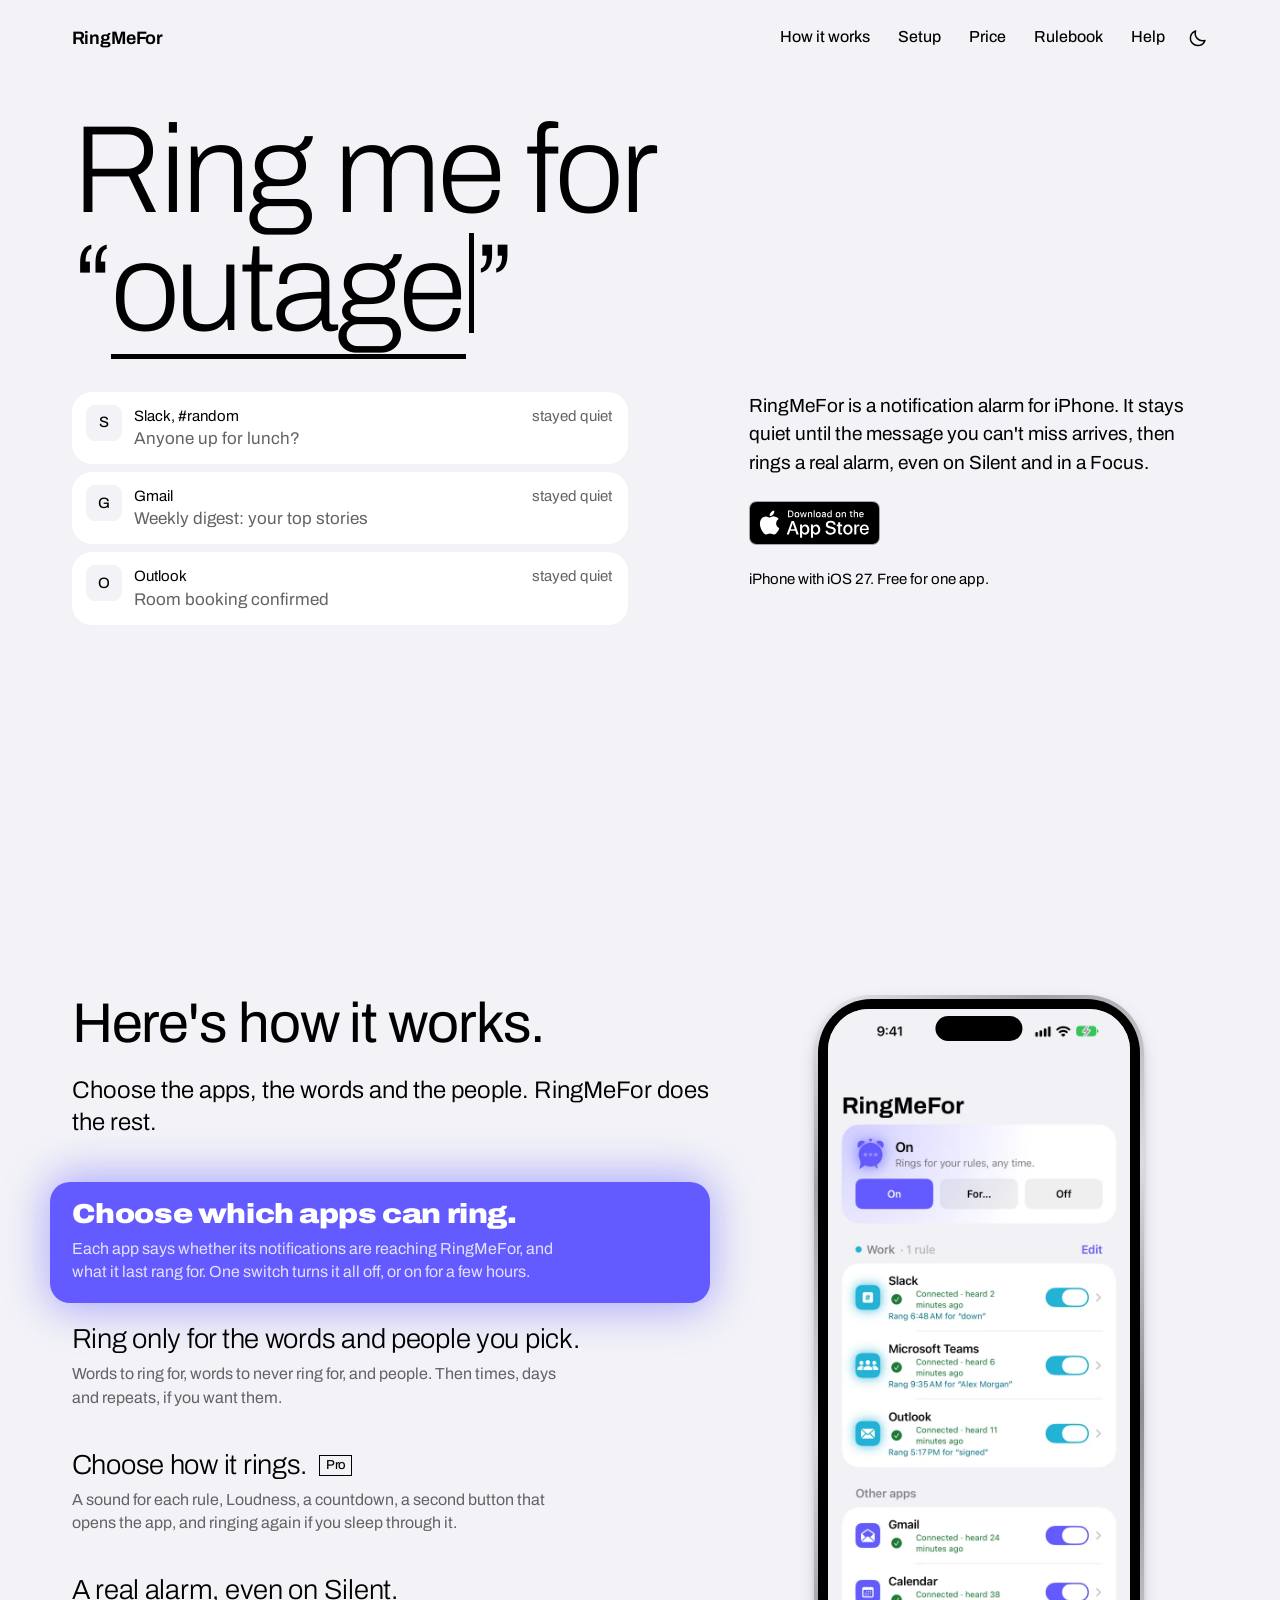
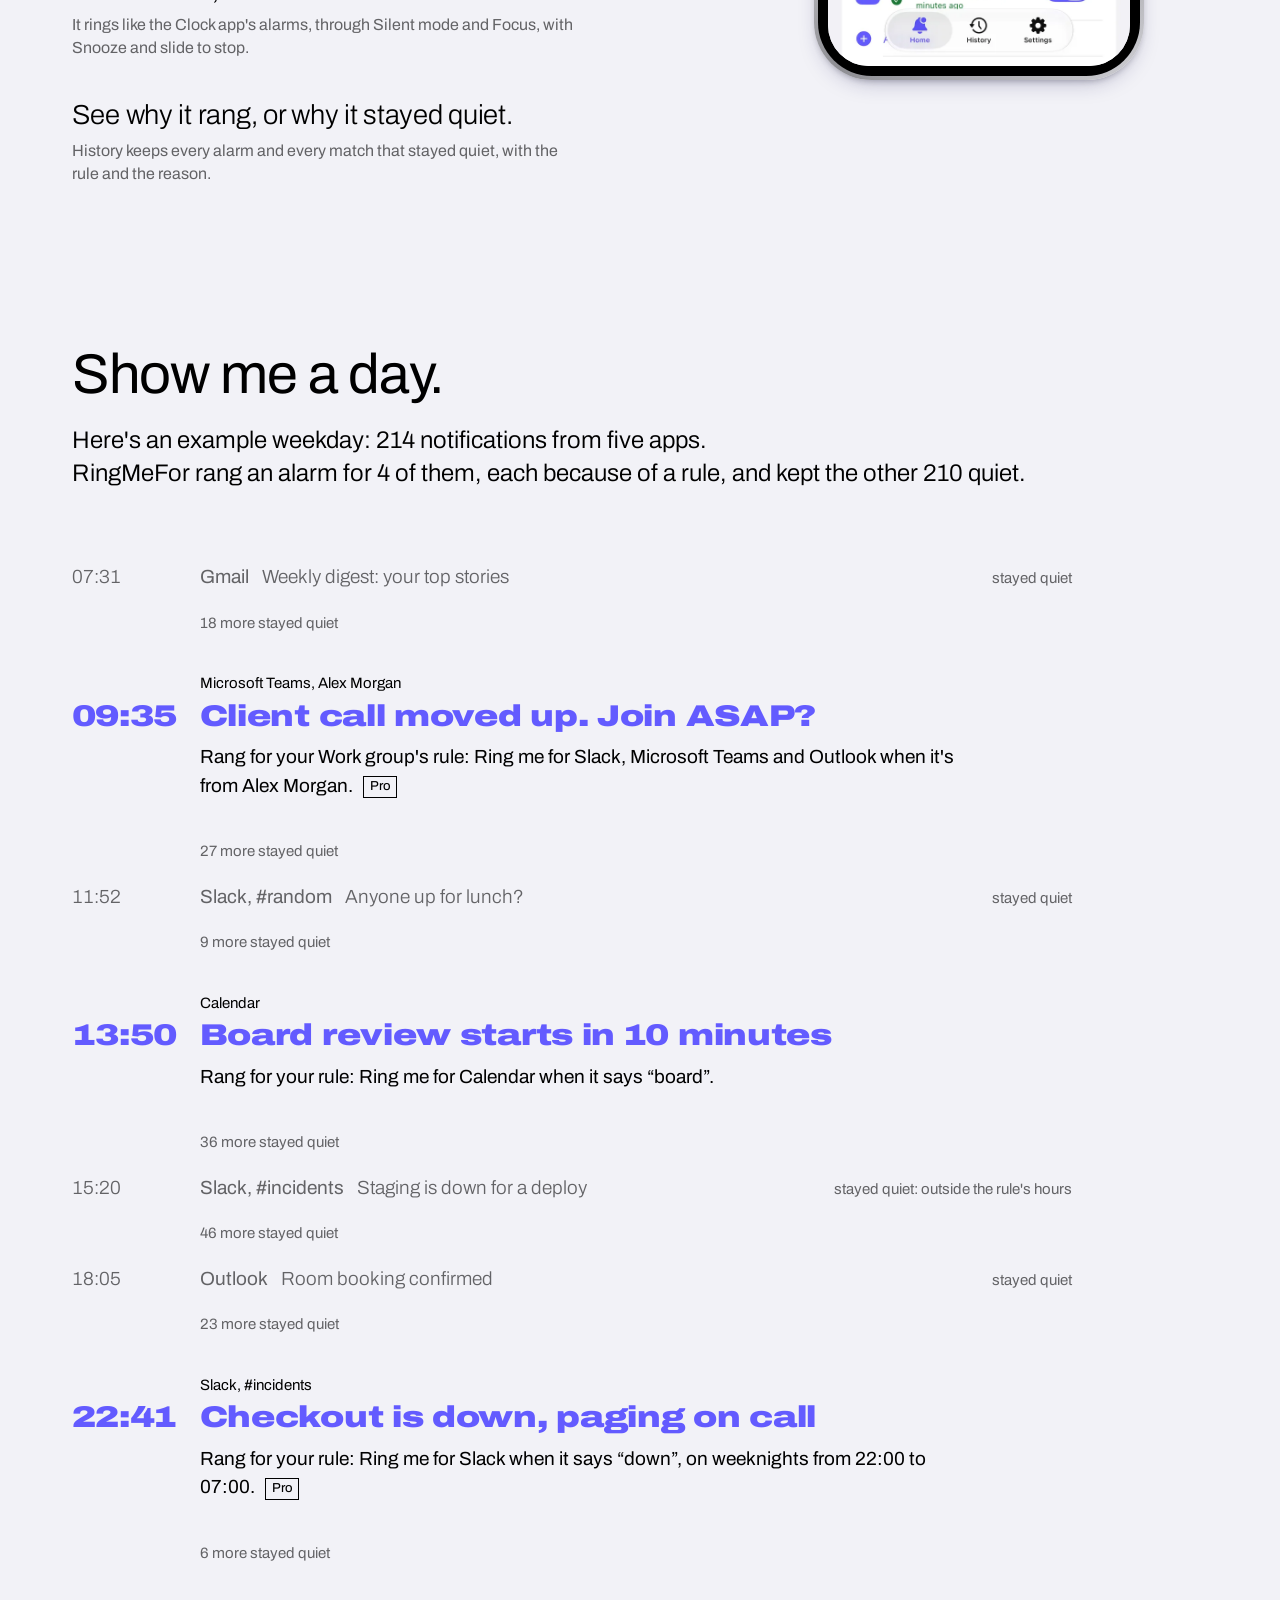
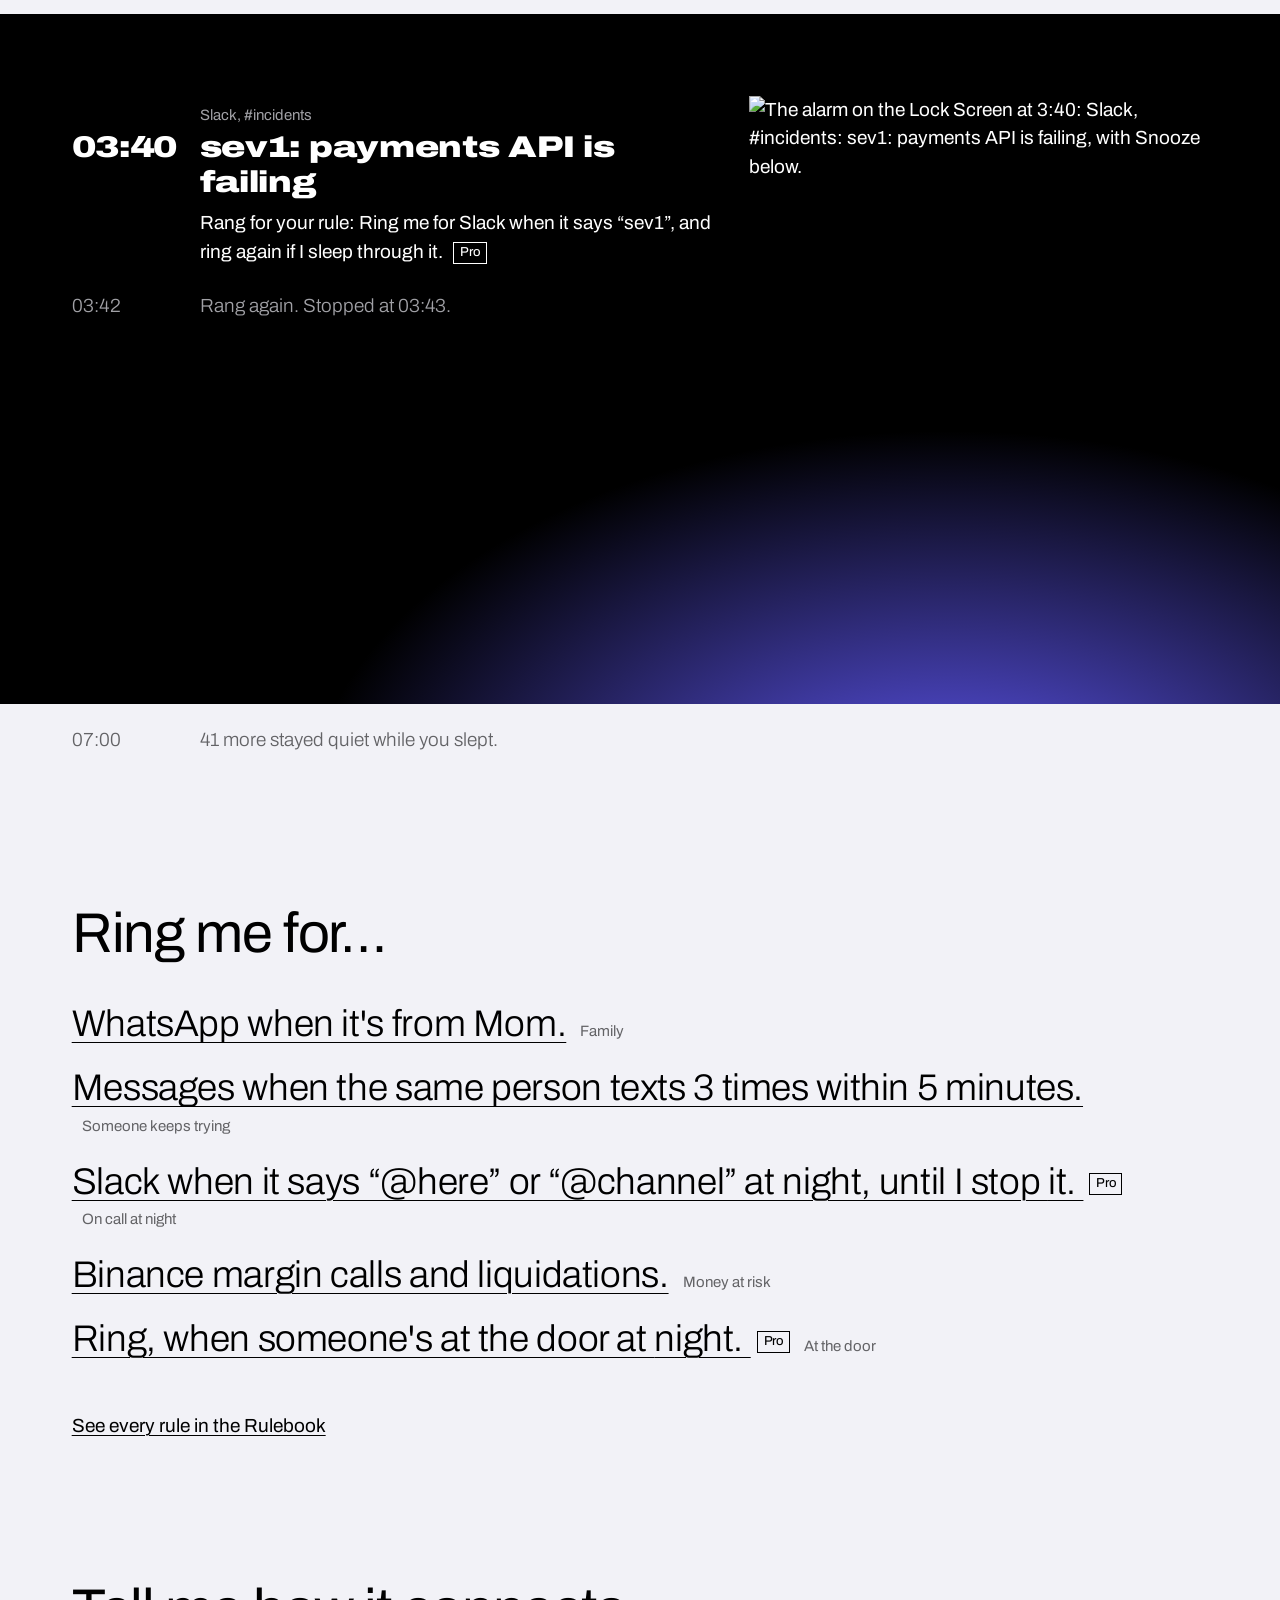
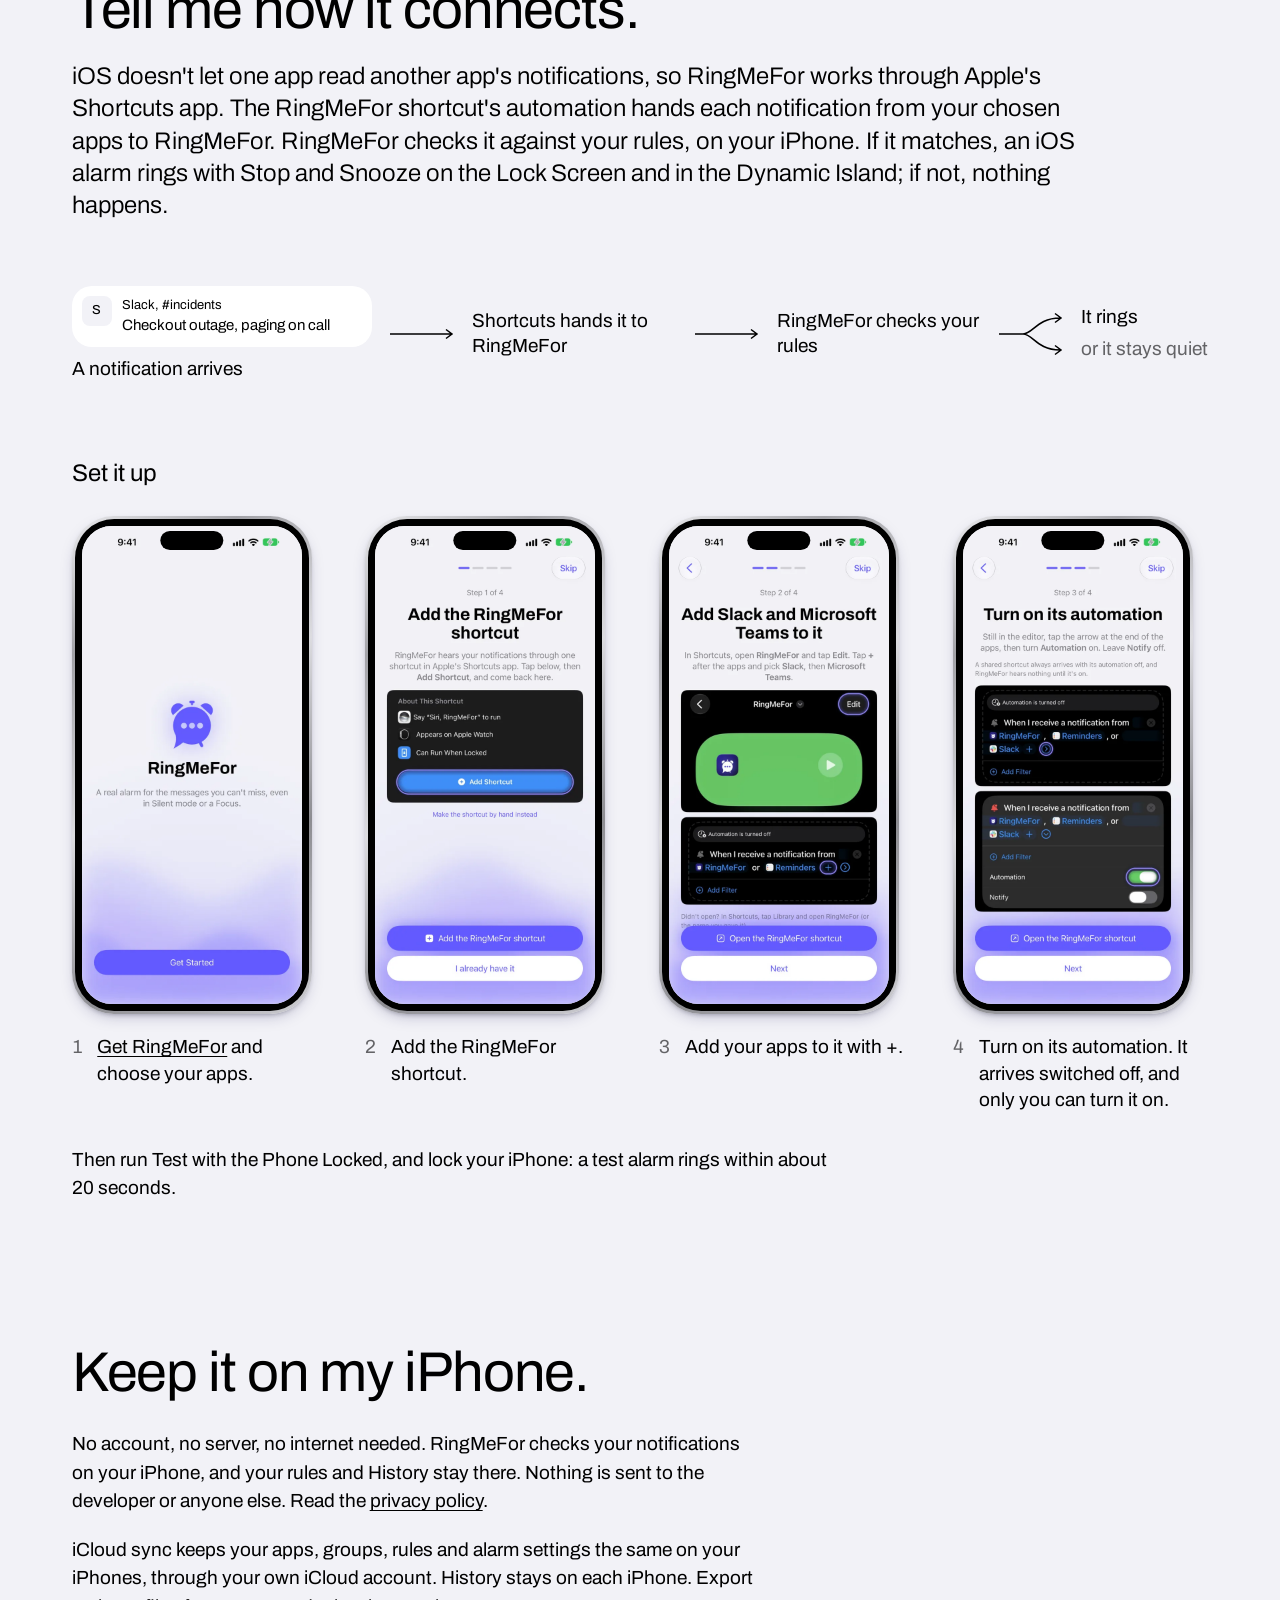
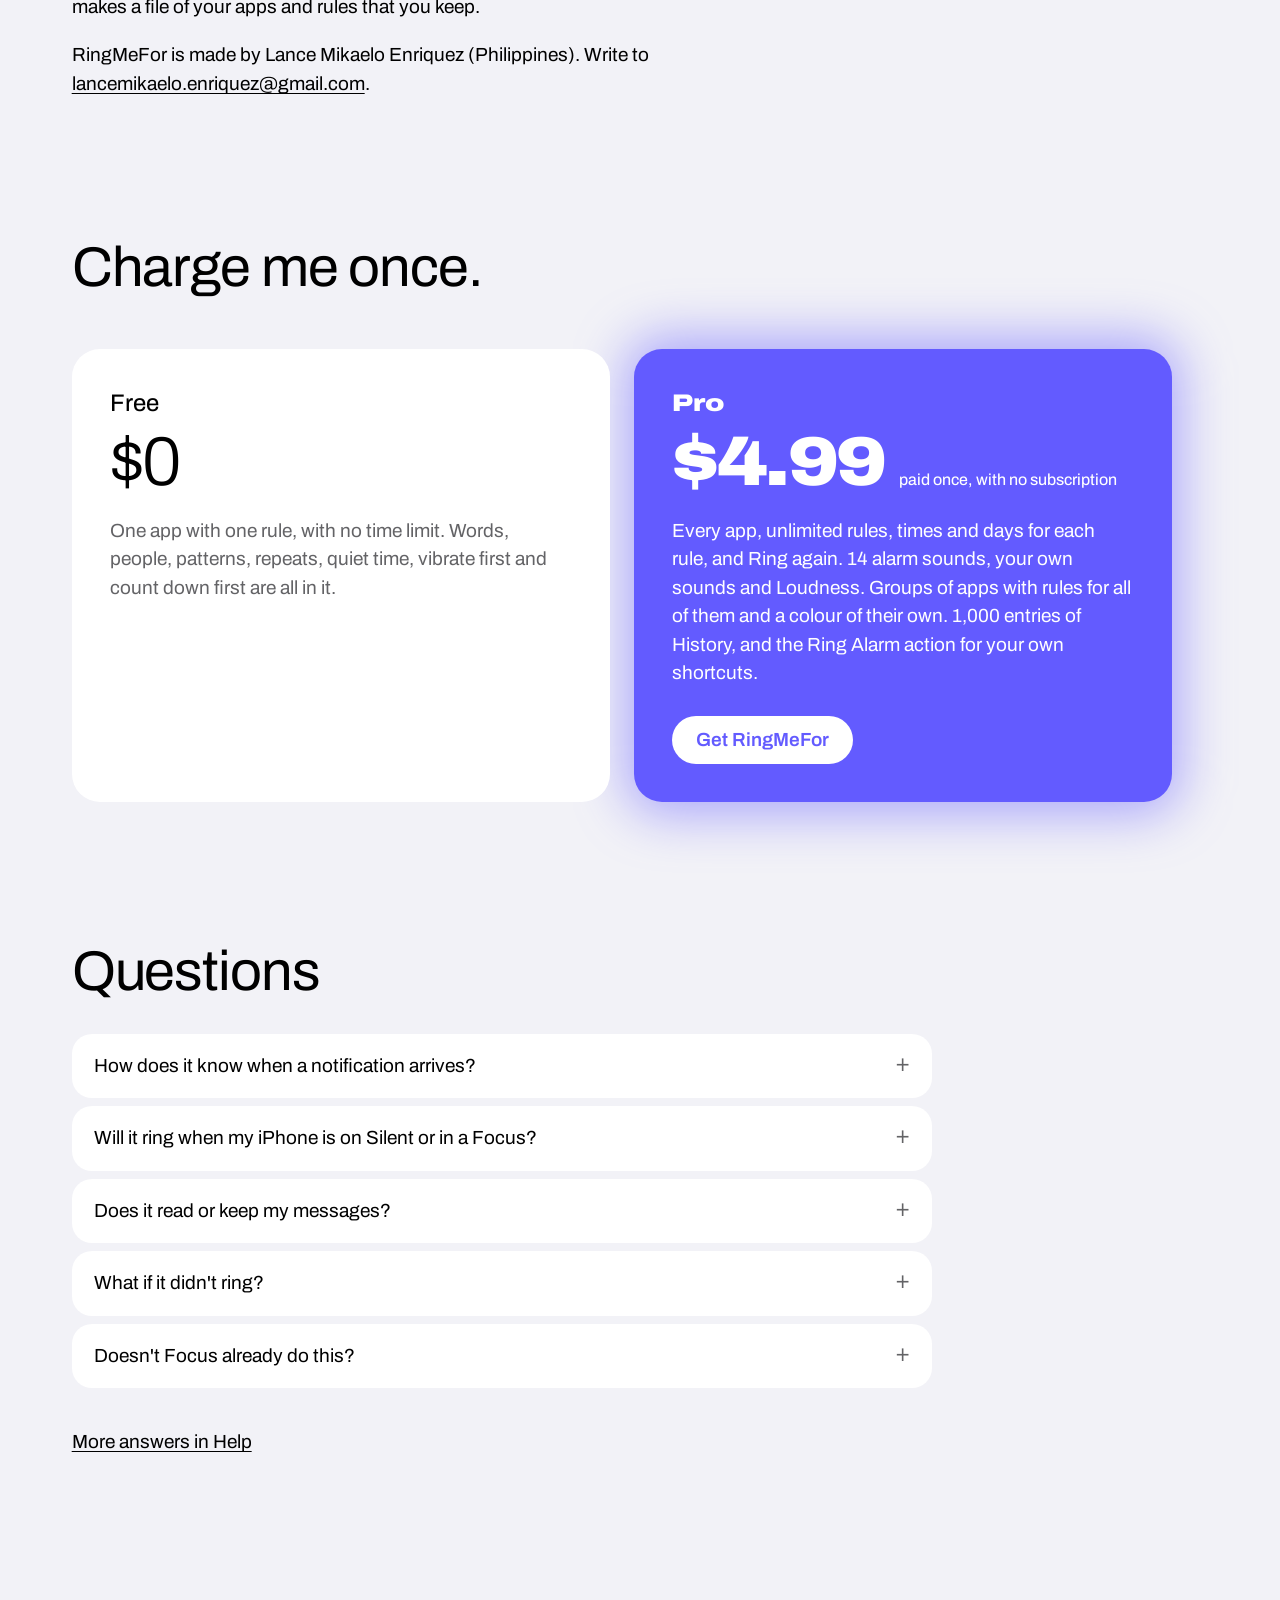
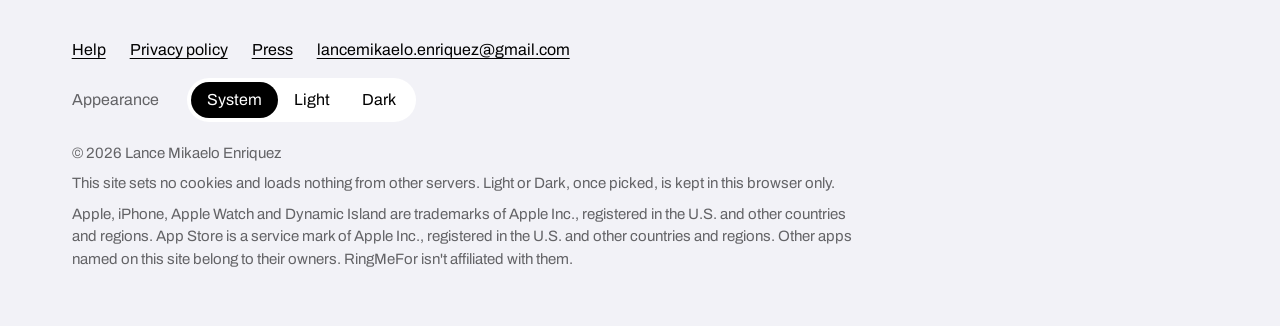
==== index.html @ e0e5a37b "No Tell me what it can't do section" ====
<!doctype html>
<html lang="en">
<head>
<meta charset="utf-8">
<meta name="viewport" content="width=device-width, initial-scale=1">
<title>RingMeFor: notification alarm for iPhone</title>
<meta name="description" content="RingMeFor is a notification alarm for iPhone. Choose the apps, words and people that matter, and it rings a real alarm for them, even on Silent and in a Focus. Everything else stays quiet.">
<!-- config:urls --><link rel="canonical" href="https://ringmefor.github.io/"><meta property="og:url" content="https://ringmefor.github.io/"><meta property="og:image" content="https://ringmefor.github.io/images/og.png"><!-- /config:urls -->
<meta property="og:type" content="website">
<meta property="og:title" content="RingMeFor: notification alarm for iPhone">
<meta property="og:description" content="Ring me for what can't wait. RingMeFor stays quiet until the message you can't miss arrives, then rings a real alarm, even on Silent and in a Focus.">
<meta name="twitter:card" content="summary_large_image">
<!-- config:smart-banner --><meta name="apple-itunes-app" content="app-id=6828677351"><!-- /config:smart-banner -->
<meta name="theme-color" content="#f2f2f7">
<link rel="icon" href="images/favicon-32.png" sizes="32x32">
<link rel="icon" href="images/favicon-64.png" sizes="64x64">
<link rel="apple-touch-icon" href="images/apple-touch-icon.png">
<link rel="preload" href="fonts/Archivo.woff2" as="font" type="font/woff2" crossorigin>
<link rel="stylesheet" href="site.css?v=186e6649">
<script>
// The theme picked on this site (theme.js), applied before the page draws.
(function () {
  var root = document.documentElement;
  root.classList.add("js");
  try {
    var theme = localStorage.getItem("ringmefor-theme");
    if (theme === "light" || theme === "dark") root.setAttribute("data-theme", theme);
  } catch (error) {}
})();
</script>
<script>
// Links to help topics used to point here (index.html#restart): they open the help page now.
(function () {
  var topics = ["help","good-to-know","set-up","add-app","on-off","stopping","not-ringing","pro","questions","ios-26","keep-open","ready-made-rules","battery","low-power","focus","allow-running","restart","after-update","action-unavailable","one-alarm","wrong-message","too-many","person-rule","lock-screen","apple-watch","nightly-check","new-iphone","second-device","shortcut-twice","shortcut-wont-open","app-added","unknown-app","history-unexpected","messages","free-version","calls-texts","internet","pause","siri","language","accessibility","removing","contact"];
  var topic = location.hash.slice(1);
  if (topic && topics.indexOf(topic) >= 0) location.replace("help.html#" + topic);
})();
</script>
</head>
<body>

<section class="first" data-state="quiet" aria-labelledby="sentence">
  <div class="wrap">
    <header class="site-header">
      <a class="wordmark" href="./">RingMeFor</a>
      <button class="menu-toggle" type="button" aria-expanded="false" aria-controls="site-nav">Menu</button>
      <nav id="site-nav" aria-label="Main">
        <a href="#how-it-works">How it works</a>
        <a href="#setup">Setup</a>
        <a href="#price">Price</a>
        <a href="rulebook.html">Rulebook</a>
        <a href="help.html">Help</a>
      </nav>
    <button class="theme-toggle" type="button" aria-pressed="false" aria-label="Dark mode"><svg class="icon-moon" width="21" height="21" viewBox="0 0 24 24" aria-hidden="true"><path d="M20.5 14.2A8.5 8.5 0 0 1 9.8 3.5a8.5 8.5 0 1 0 10.7 10.7z" fill="none" stroke="currentColor" stroke-width="1.7" stroke-linejoin="round"/></svg><svg class="icon-sun" width="21" height="21" viewBox="0 0 24 24" aria-hidden="true" hidden><circle cx="12" cy="12" r="4.2" fill="none" stroke="currentColor" stroke-width="1.7"/><path d="M12 2.5v2.2M12 19.3v2.2M2.5 12h2.2M19.3 12h2.2M5.3 5.3l1.6 1.6M17.1 17.1l1.6 1.6M5.3 18.7l1.6-1.6M17.1 6.9l1.6-1.6" stroke="currentColor" stroke-width="1.7" stroke-linecap="round"/></svg></button>
    </header>

    <div class="first-body">
      <div class="sentence-box">
        <h1 class="sentence" id="sentence">
          <label for="word">Ring me for</label>
          <span class="word-field">“<span class="field-wrap"><input id="word" name="word" type="text" value="outage" maxlength="28" autocomplete="off" autocapitalize="off" spellcheck="false" enterkeyhint="done"><span class="caret" aria-hidden="true"></span></span>”</span>
          <span class="word-ring" hidden></span>
        </h1>
      </div>

      <div class="demo">
        <p class="sr-only">An example: three notifications stay quiet, and the one with your word in it rings an alarm.</p>
        <ol class="stack" aria-hidden="true">
          <li class="slab static"><span class="tile">S</span><span class="app">Slack, #random</span><span class="note">stayed quiet</span><span class="msg">Anyone up for lunch?</span></li>
          <li class="slab static"><span class="tile">G</span><span class="app">Gmail</span><span class="note">stayed quiet</span><span class="msg">Weekly digest: your top stories</span></li>
          <li class="slab static"><span class="tile">O</span><span class="app">Outlook</span><span class="note">stayed quiet</span><span class="msg">Room booking confirmed</span></li>
          <li class="slab static ringing"><span class="tile">S</span><span class="app">Slack, #incidents</span><span class="note"></span><span class="msg">Checkout outage, paging on call</span></li>
        </ol>
        <div class="alarm-row" hidden>
          <button class="button stop" type="button">Stop</button>
          <button class="button secondary snooze" type="button">Snooze</button>
          <button class="button secondary hear" type="button" aria-pressed="false"><svg viewBox="0 0 16 16" aria-hidden="true"><path d="M2 6h2.5L8 3v10L4.5 10H2z" fill="currentColor"/><path d="M10.5 5.5a3.5 3.5 0 0 1 0 5M12.5 3.5a6.3 6.3 0 0 1 0 9" fill="none" stroke="currentColor" stroke-width="1.4" stroke-linecap="round"/></svg>Hear it</button>
          <p class="invite" tabindex="-1" hidden></p>
        </div>
        <p class="sr-only" role="status" aria-live="polite"></p>
      </div>

      <div class="pitch">
        <p>RingMeFor is a notification alarm for iPhone. It stays quiet until the message you can't miss arrives, then rings a real alarm, even on Silent and in a Focus.</p>
        <p class="store"><!-- config:store --><a href="https://apps.apple.com/us/app/ringmefor-notification-alarm/id6828677351"><img src="images/app-store-badge.svg" width="120" height="40" alt="Download on the App Store"></a><!-- /config:store --></p>
        <p class="small">iPhone with iOS 27. Free for one app.</p>
      </div>
    </div>
  </div>
</section>

<section class="section tour" id="how-it-works" aria-labelledby="tour-title">
  <div class="wrap">
    <div class="tour-body">
      <div class="tour-text">
      <h2 id="tour-title">Here's how it works.</h2>
      <p class="lead">Choose the apps, the words and the people. RingMeFor does the rest.</p>
      <ol class="tour-list">
        <li>
          <button class="tour-item" type="button" aria-pressed="true" data-shot="0"><span class="tour-ask">Choose which apps can ring.</span><span class="tour-more">Each app says whether its notifications are reaching RingMeFor, and what it last rang for. One switch turns it all off, or on for a few hours.</span><span class="tour-time" aria-hidden="true"></span></button>
          <figure class="phone tour-mini"><div class="phone-edge"><div class="phone-glass"><div class="phone-screen"><img src="images/app/home.webp" width="660" height="1434" alt="RingMeFor's Home screen: On, a Work group with Slack, Microsoft Teams and Outlook, each connected and showing what it last rang for, then Gmail and Calendar." loading="lazy" decoding="async"></div><span class="phone-island" aria-hidden="true"></span></div></div></figure>
        </li>
        <li>
          <button class="tour-item" type="button" aria-pressed="false" data-shot="1"><span class="tour-ask">Ring only for the words and people you pick.</span><span class="tour-more">Words to ring for, words to never ring for, and people. Then times, days and repeats, if you want them.</span><span class="tour-time" aria-hidden="true"></span></button>
          <figure class="phone tour-mini"><div class="phone-edge"><div class="phone-glass"><div class="phone-screen"><img src="images/app/rule.webp" width="660" height="1434" alt="A rule called Incidents that rings for certain words, outage, sev1, down and @here, or for messages from Priya Shah." loading="lazy" decoding="async"></div><span class="phone-island" aria-hidden="true"></span></div></div></figure>
        </li>
        <li>
          <button class="tour-item" type="button" aria-pressed="false" data-shot="2"><span class="tour-ask">Choose how it rings.&nbsp;<span class="mark">Pro</span></span><span class="tour-more">A sound for each rule, Loudness, a countdown, a second button that opens the app, and ringing again if you sleep through it.</span><span class="tour-time" aria-hidden="true"></span></button>
          <figure class="phone tour-mini"><div class="phone-edge"><div class="phone-glass"><div class="phone-screen"><img src="images/app/rule-alarm.webp" width="660" height="1434" alt="The rule's alarm settings: the Reactor sound, Louder, a second button that opens Slack, and Ring again every 2 minutes." loading="lazy" decoding="async"></div><span class="phone-island" aria-hidden="true"></span></div></div></figure>
        </li>
        <li>
          <button class="tour-item" type="button" aria-pressed="false" data-shot="3"><span class="tour-ask">A real alarm, even on Silent.</span><span class="tour-more">It rings like the Clock app's alarms, through Silent mode and Focus, with Snooze and slide to stop.</span><span class="tour-time" aria-hidden="true"></span></button>
          <figure class="phone tour-mini"><div class="phone-edge"><div class="phone-glass"><div class="phone-screen"><img src="images/app/alarm-0648.webp" width="660" height="1434" alt="The alarm on the Lock Screen at 6:48: Slack, #incidents: Checkout is down, with Snooze and slide to stop." loading="lazy" decoding="async"></div><span class="phone-island" hidden aria-hidden="true"></span></div></div></figure>
        </li>
        <li>
          <button class="tour-item" type="button" aria-pressed="false" data-shot="4"><span class="tour-ask">See why it rang, or why it stayed quiet.</span><span class="tour-more">History keeps every alarm and every match that stayed quiet, with the rule and the reason.</span><span class="tour-time" aria-hidden="true"></span></button>
          <figure class="phone tour-mini"><div class="phone-edge"><div class="phone-glass"><div class="phone-screen"><img src="images/app/history.webp" width="660" height="1434" alt="History: this week, 5 alarms from 1,748 notifications. Microsoft Teams from Alex Morgan and Slack #incidents rang today, each with the rule it matched." loading="lazy" decoding="async"></div><span class="phone-island" aria-hidden="true"></span></div></div></figure>
        </li>
      </ol>
      </div>
      <figure class="phone tour-phone"><div class="phone-edge"><div class="phone-glass"><div class="phone-screen"><img class="is-on" src="images/app/home.webp" width="660" height="1434" alt="RingMeFor's Home screen: On, a Work group with Slack, Microsoft Teams and Outlook, each connected and showing what it last rang for, then Gmail and Calendar." decoding="async"><img src="images/app/rule.webp" width="660" height="1434" alt="A rule called Incidents that rings for certain words, outage, sev1, down and @here, or for messages from Priya Shah." loading="lazy" decoding="async"><img src="images/app/rule-alarm.webp" width="660" height="1434" alt="The rule's alarm settings: the Reactor sound, Louder, a second button that opens Slack, and Ring again every 2 minutes." loading="lazy" decoding="async"><img data-island="off" src="images/app/alarm-0648.webp" width="660" height="1434" alt="The alarm on the Lock Screen at 6:48: Slack, #incidents: Checkout is down, with Snooze and slide to stop." loading="lazy" decoding="async"><img src="images/app/history.webp" width="660" height="1434" alt="History: this week, 5 alarms from 1,748 notifications. Microsoft Teams from Alex Morgan and Slack #incidents rang today, each with the rule it matched." loading="lazy" decoding="async"></div><span class="phone-island" aria-hidden="true"></span></div></div></figure>
    </div>
  </div>
</section>

<section class="section day" id="day" aria-labelledby="day-title">
  <div class="wrap">
    <h2 id="day-title">Show me a day.</h2>
    <p class="lead"><span class="line">Here's an example weekday: 214 notifications from five apps.</span> <span class="line">RingMeFor rang an alarm for 4 of them, each because of a rule, and kept the other 210 quiet.</span></p>

    <ol class="log">
      <li class="quiet"><time datetime="07:31">07:31</time><p><span class="app">Gmail</span> Weekly digest: your top stories</p><span class="what">stayed quiet</span></li>
      <li class="run"><span>18 more stayed quiet</span></li>
      <li class="rang"><p class="app">Microsoft Teams, Alex Morgan</p><time datetime="09:35">09:35</time><p class="msg">Client call moved up. Join ASAP?</p><p class="rule">Rang for your Work group's rule: Ring me for Slack, Microsoft Teams and Outlook when it's from Alex <span class="nowrap">Morgan.&nbsp;<span class="mark">Pro</span></span></p></li>
      <li class="run"><span>27 more stayed quiet</span></li>
      <li class="quiet"><time datetime="11:52">11:52</time><p><span class="app">Slack, #random</span> Anyone up for lunch?</p><span class="what">stayed quiet</span></li>
      <li class="run"><span>9 more stayed quiet</span></li>
      <li class="rang"><p class="app">Calendar</p><time datetime="13:50">13:50</time><p class="msg">Board review starts in 10 minutes</p><p class="rule">Rang for your rule: Ring me for Calendar when it says “board”.</p></li>
      <li class="run"><span>36 more stayed quiet</span></li>
      <li class="quiet"><time datetime="15:20">15:20</time><p><span class="app">Slack, #incidents</span> Staging is down for a deploy</p><span class="what">stayed quiet: outside the rule's hours</span></li>
      <li class="run"><span>46 more stayed quiet</span></li>
      <li class="quiet"><time datetime="18:05">18:05</time><p><span class="app">Outlook</span> Room booking confirmed</p><span class="what">stayed quiet</span></li>
      <li class="run"><span>23 more stayed quiet</span></li>
      <li class="rang"><p class="app">Slack, #incidents</p><time datetime="22:41">22:41</time><p class="msg">Checkout is down, paging on call</p><p class="rule">Rang for your rule: Ring me for Slack when it says “down”, on weeknights from 22:00 to <span class="nowrap">07:00.&nbsp;<span class="mark">Pro</span></span></p></li>
      <li class="run"><span>6 more stayed quiet</span></li>
      <li class="night">
        <div class="night-inner">
          <div class="night-log">
            <div class="ring"><p class="app">Slack, #incidents</p><time datetime="03:40">03:40</time><p class="msg">sev1: payments API is failing</p><p class="rule">Rang for your rule: Ring me for Slack when it says “sev1”, and ring again if I sleep through <span class="nowrap">it.&nbsp;<span class="mark">Pro</span></span></p></div>
            <div class="again"><time datetime="03:42">03:42</time><p>Rang again. Stopped at 03:43.</p></div>
          </div>
          <figure class="capture">
            <img src="images/alarm-0340.png" width="1040" height="1612" alt="The alarm on the Lock Screen at 3:40: Slack, #incidents: sev1: payments API is failing, with Snooze below.">
          </figure>
        </div>
      </li>
      <li class="quiet after"><time datetime="07:00">07:00</time><p>41 more stayed quiet while you slept.</p></li>
    </ol>
  </div>
</section>

<section class="section band" aria-labelledby="band-title">
  <div class="wrap">
    <h2 id="band-title">Ring me for…</h2>
    <ul class="band-list">
      <li><a href="rulebook.html#family"><span class="band-rule">WhatsApp when it's from Mom.</span> <span class="band-job">Family</span></a></li>
      <li><a href="rulebook.html#keeps-trying"><span class="band-rule">Messages when the same person texts 3 times within 5 minutes.</span> <span class="band-job">Someone keeps trying</span></a></li>
      <li><a href="rulebook.html#on-call"><span class="band-rule">Slack when it says “@here” or “@channel” at night, until I stop <span class="nowrap">it.&nbsp;<span class="mark">Pro</span></span></span> <span class="band-job">On call at night</span></a></li>
      <li><a href="rulebook.html#money"><span class="band-rule">Binance margin calls and liquidations.</span> <span class="band-job">Money at risk</span></a></li>
      <li><a href="rulebook.html#at-the-door"><span class="band-rule">Ring, when someone's at the door at <span class="nowrap">night.&nbsp;<span class="mark">Pro</span></span></span> <span class="band-job">At the door</span></a></li>
    </ul>
    <p class="more"><a href="rulebook.html">See every rule in the Rulebook</a></p>
  </div>
</section>

<section class="section how" id="setup" aria-labelledby="how-title">
  <div class="wrap">
    <h2 id="how-title">Tell me how it connects.</h2>
    <p class="lead">iOS doesn't let one app read another app's notifications, so RingMeFor works through Apple's Shortcuts app. The RingMeFor shortcut's automation hands each notification from your chosen apps to RingMeFor. RingMeFor checks it against your rules, on your iPhone. If it matches, an iOS alarm rings with Stop and Snooze on the Lock Screen and in the Dynamic Island; if not, nothing happens.</p>

    <ol class="path" aria-label="A notification's path">
      <li class="path-start">
        <span class="slab mini"><span class="tile">S</span><span class="app">Slack, #incidents</span><span class="note"></span><span class="msg">Checkout outage, paging on call</span></span>
        <span class="path-label">A notification arrives</span>
      </li>
      <li><span class="path-label">Shortcuts hands it to RingMeFor</span></li>
      <li><span class="path-label">RingMeFor checks your rules</span></li>
      <li class="path-end"><span class="path-label">It rings</span><span class="path-label quietly">or it stays quiet</span></li>
    </ol>

    <h3>Set it up</h3>
    <ol class="setup-shots">
      <li><figure class="phone setup-phone"><div class="phone-edge"><div class="phone-glass"><div class="phone-screen"><img src="images/app/welcome.webp" width="660" height="1434" alt="RingMeFor's welcome screen: A real alarm for the messages you can't miss, even in Silent mode or a Focus, and Get Started." loading="lazy" decoding="async"></div><span class="phone-island" aria-hidden="true"></span></div></div></figure><p><span><a data-config="store-link" href="https://apps.apple.com/us/app/ringmefor-notification-alarm/id6828677351">Get RingMeFor</a> and choose your apps.</span></p></li>
      <li><figure class="phone setup-phone"><div class="phone-edge"><div class="phone-glass"><div class="phone-screen"><img src="images/app/setup-1.webp" width="660" height="1434" alt="Setup, step 1 of 4: Add the RingMeFor shortcut, with Shortcuts' Add Shortcut screen and I already have it." loading="lazy" decoding="async"></div><span class="phone-island" aria-hidden="true"></span></div></div></figure><p><span>Add the RingMeFor shortcut.</span></p></li>
      <li><figure class="phone setup-phone"><div class="phone-edge"><div class="phone-glass"><div class="phone-screen"><img src="images/app/setup-2.webp" width="660" height="1434" alt="Setup, step 2 of 4: Add Slack and Microsoft Teams to it. In Shortcuts, open RingMeFor, tap Edit, then + after the apps." loading="lazy" decoding="async"></div><span class="phone-island" aria-hidden="true"></span></div></div></figure><p><span>Add your apps to it with +.</span></p></li>
      <li><figure class="phone setup-phone"><div class="phone-edge"><div class="phone-glass"><div class="phone-screen"><img src="images/app/setup-3.webp" width="660" height="1434" alt="Setup, step 3 of 4: Turn on its automation, with the shortcut's Automation switch on and Notify off." loading="lazy" decoding="async"></div><span class="phone-island" aria-hidden="true"></span></div></div></figure><p><span>Turn on its automation. It arrives switched off, and only you can turn it on.</span></p></li>
    </ol>
    <p class="setup-last">Then run Test with the Phone Locked, and lock your iPhone: a test alarm rings within about 20 seconds.</p>
  </div>
</section>

<section class="section keep" aria-labelledby="keep-title">
  <div class="wrap">
    <h2 id="keep-title">Keep it on my iPhone.</h2>
    <div class="prose">
      <p>No account, no server, no internet needed. RingMeFor checks your notifications on your iPhone, and your rules and History stay there. Nothing is sent to the developer or anyone else. Read the <a href="privacy.html">privacy policy</a>.</p>
      <p>iCloud sync keeps your apps, groups, rules and alarm settings the same on your iPhones, through your own iCloud account. History stays on each iPhone. Export makes a file of your apps and rules that you keep.</p>
      <p>RingMeFor is made by Lance Mikaelo Enriquez (Philippines). Write to <a href="mailto:lancemikaelo.enriquez@gmail.com">lancemikaelo.enriquez@gmail.com</a>.</p>
    </div>
  </div>
</section>

<section class="section price" id="price" aria-labelledby="price-title">
  <div class="wrap">
    <h2 id="price-title">Charge me once.</h2>
    <div class="plans">
      <div class="plan">
        <h3>Free</h3>
        <p class="plan-price">$0</p>
        <p>One app with one rule, with no time limit. Words, people, patterns, repeats, quiet time, vibrate first and count down first are all in it.</p>
      </div>
      <div class="plan plan-pro">
        <h3>Pro</h3>
        <p class="plan-price"><span data-config="price">$4.99</span><span class="plan-once">paid once, with no subscription</span></p>
        <p>Every app, unlimited rules, times and days for each rule, and Ring again. 14 alarm sounds, your own sounds and Loudness. Groups of apps with rules for all of them and a colour of their own. 1,000 entries of History, and the Ring Alarm action for your own shortcuts.</p>
        <a data-config="store-link" href="https://apps.apple.com/us/app/ringmefor-notification-alarm/id6828677351" class="plan-get">Get RingMeFor</a>
      </div>
    </div>
  </div>
</section>

<section class="section questions" aria-labelledby="questions-title">
  <div class="wrap">
    <h2 id="questions-title">Questions</h2>
    <div class="faq">
      <details>
        <summary>How does it know when a notification arrives?</summary>
        <p>Through Apple's Shortcuts app. iOS 27 lets a Shortcuts automation run when a notification arrives, and RingMeFor's ready-made shortcut passes the notification on. You add it once; RingMeFor shows each step.</p>
      </details>
      <details>
        <summary>Will it ring when my iPhone is on Silent or in a Focus?</summary>
        <p>Yes. RingMeFor rings with iOS's own alarms, which sound through Silent mode and Focus, like the Clock app's.</p>
      </details>
      <details>
        <summary>Does it read or keep my messages?</summary>
        <p>RingMeFor checks each notification against your rules on your iPhone and keeps a short History there. Nothing is sent to the developer or anyone else; iCloud sync uses your own iCloud account, and never carries your notifications or History. Read the <a href="privacy.html">privacy policy</a>.</p>
      </details>
      <details>
        <summary>What if it didn't ring?</summary>
        <p>In RingMeFor, tap the app, then Why Didn't It Ring?: it checks the shortcut, the app's rules and the alarm permission, and a message you type. The <a href="help.html">help page</a> covers the rest.</p>
      </details>
      <details>
        <summary>Doesn't Focus already do this?</summary>
        <p>Focus chooses who can reach you by app or by person. It can't choose by what a message says, and what it lets through is still an ordinary notification, which makes one sound, or none on Silent. RingMeFor chooses by the words in the message as well, and it rings an alarm.</p>
      </details>
    </div>
    <p class="more"><a href="help.html">More answers in Help</a></p>
  </div>
</section>

<footer class="site-footer">
  <div class="wrap">
    <nav aria-label="More">
      <a href="help.html">Help</a>
      <a href="privacy.html">Privacy policy</a>
      <a href="press.html">Press</a>
      <a href="mailto:lancemikaelo.enriquez@gmail.com">lancemikaelo.enriquez@gmail.com</a>
    </nav>
    <fieldset class="appearance">
      <legend>Appearance</legend>
      <div class="segment">
        <label><input type="radio" name="appearance" value="system"><span>System</span></label>
        <label><input type="radio" name="appearance" value="light"><span>Light</span></label>
        <label><input type="radio" name="appearance" value="dark"><span>Dark</span></label>
      </div>
    </fieldset>
    <p>© 2026 Lance Mikaelo Enriquez</p>
    <p>This site sets no cookies and loads nothing from other servers. Light or Dark, once picked, is kept in this browser only.</p>
    <p>Apple, iPhone, Apple Watch and Dynamic Island are trademarks of Apple Inc., registered in the U.S. and other countries and regions. App Store is a service mark of Apple Inc., registered in the U.S. and other countries and regions. Other apps named on this site belong to their owners. RingMeFor isn't affiliated with them.</p>
  </div>
</footer>

<script src="home.js?v=91f752f2" defer></script>
<script src="tour.js?v=32f6e0aa" defer></script>
<script src="scroll.js?v=4484f1fb" defer></script>
<script src="theme.js?v=ffcca006" defer></script>
</body>
</html>
---- site.css ----
/* RingMeFor site. One face, three grounds: quiet (#F2F2F7), ringing (indigo) and night (black).
   Weight is volume: nothing is heavier than 450 unless it rings (the wordmark is exempt).
   Dark mode follows the iPhone app's dark lists: a black ground with #1C1C1E slabs, so the whole
   page becomes night and the indigo still rings. The page follows the system setting unless the
   visitor picks Light or Dark (theme.js), which sets data-theme on <html>. */

@font-face {
  font-family: "Archivo";
  src: url("fonts/Archivo.woff2") format("woff2");
  font-weight: 100 900;
  font-stretch: 62% 125%;
  font-display: swap;
}

:root {
  --indigo: #635bff;
  --ground: #f2f2f7;
  --slab: #ffffff;
  --ink: #000000;
  --muted: #636366;
  --slab-on-indigo: #4540b2;
  --on-indigo-quiet: rgba(255, 255, 255, 0.7);
  --night: #000000;
  --night-muted: #a1a1a6;
  --on-ink: #ffffff;
  --indigo-text: #635bff;
  --hairline: rgba(60, 60, 67, 0.14);
  --underline-muted: rgba(99, 99, 102, 0.45);
  --field-tint: rgba(99, 91, 255, 0.1);
  /* The drawn arrows in "How it works" are black SVGs; dark mode turns them white. */
  --arrow-filter: none;

  --face: "Archivo", system-ui, -apple-system, "Segoe UI", Roboto, sans-serif;
  --gutter: clamp(20px, 5.6vw, 80px);
  --measure: 1280px;

  --t-note: 15px;
  --t-ui: 16px;
  --t-body: 19px;
  --t-lead: 24px;
  --t-h2: 56px;
  --t-log-ring: 30px;
  --t-slab: 17px;
  --t-slab-ring: 21px;

  /* The first screen's sentence: 140 px at 1440, 60 px on a phone. */
  --s: clamp(60px, 9.72vw, 140px);
  --s-lh: 0.95;
  --s-lines: 2;

  color-scheme: light;
}

/* Dark: the system's setting, unless the visitor picked Light; or the visitor picked Dark. */
@media (prefers-color-scheme: dark) {
  :root:not([data-theme="light"]) {
    --ground: #000000;
    --slab: #1c1c1e;
    --ink: #ffffff;
    --muted: #98989f;
    --on-ink: #000000;
    --indigo-text: #8f8aff;
    --hairline: rgba(235, 235, 245, 0.16);
    --underline-muted: rgba(152, 152, 159, 0.5);
    --field-tint: rgba(143, 138, 255, 0.18);
    --arrow-filter: invert(1);
    color-scheme: dark;
}
}
:root[data-theme="dark"] {
  --ground: #000000;
  --slab: #1c1c1e;
  --ink: #ffffff;
  --muted: #98989f;
  --on-ink: #000000;
  --indigo-text: #8f8aff;
  --hairline: rgba(235, 235, 245, 0.16);
  --underline-muted: rgba(152, 152, 159, 0.5);
  --field-tint: rgba(143, 138, 255, 0.18);
  --arrow-filter: invert(1);
  color-scheme: dark;
}

@media (max-width: 720px) {
  :root {
    --t-note: 14px;
    --t-ui: 14px;
    --t-body: 17px;
    --t-lead: 20px;
    --t-h2: 36px;
    --t-log-ring: 22px;
    --t-slab: 16px;
    --t-slab-ring: 19px;
  }
}

@media (max-width: 600px) {
  :root { --s-lines: 3; }
}

*, *::before, *::after { box-sizing: border-box; }

html {
  -webkit-text-size-adjust: 100%;
  text-size-adjust: 100%;
}

body {
  margin: 0;
  background: var(--ground);
  color: var(--ink);
  font-family: var(--face);
  font-size: var(--t-body);
  font-weight: 400;
  font-stretch: 100%;
  line-height: 1.5;
  font-kerning: normal;
  overflow-x: clip;
}

h1, h2, h3, p, ol, ul, figure { margin: 0; }
ol, ul { padding: 0; list-style: none; }

a { color: inherit; text-decoration-thickness: 1px; text-underline-offset: 0.18em; }
a:hover { text-decoration-thickness: 2px; }

time, .tabular { font-variant-numeric: tabular-nums; }

.sr-only {
  position: absolute !important;
  width: 1px; height: 1px;
  margin: -1px; padding: 0;
  overflow: hidden; clip: rect(0 0 0 0);
  white-space: nowrap; border: 0;
}

:focus-visible { outline: 3px solid var(--indigo); outline-offset: 3px; }

.wrap {
  max-width: calc(var(--measure) + 2 * var(--gutter));
  margin: 0 auto;
  padding: 0 var(--gutter);
}

/* ---------- Header ---------- */

.site-header {
  display: flex;
  align-items: center;
  justify-content: space-between;
  gap: 16px;
  height: 76px;
}

.wordmark {
  font-size: 18px;
  font-weight: 650;
  letter-spacing: -0.01em;
  text-decoration: none;
  white-space: nowrap;
}

.site-header nav {
  display: flex;
  gap: 28px;
  font-size: var(--t-ui);
  font-weight: 450;
  white-space: nowrap;
}

.site-header nav a { text-decoration: none; }
.site-header nav a:hover { text-decoration: underline; text-decoration-thickness: 1px; }
.site-header nav { margin-left: auto; }

/* Light and dark (theme.js). Both controls need JavaScript, so they show only with it. The
   button shows the mode it switches to: a moon in light, a sun in dark. */
.theme-toggle,
.appearance { display: none; }
.js .theme-toggle {
  display: inline-grid;
  place-items: center;
  flex: none;
  width: 44px;
  height: 44px;
  margin: 0 -11px 0 -6px;
  padding: 0;
  border: 0;
  border-radius: 22px;
  background: none;
  color: inherit;
  cursor: pointer;
}
.theme-toggle svg { width: 21px; height: 21px; }
.theme-toggle .icon-sun,
.theme-toggle[aria-pressed="true"] .icon-moon { display: none; }
.theme-toggle[aria-pressed="true"] .icon-sun { display: block; }
.theme-toggle:hover { background: var(--hairline); }

.js .appearance {
  display: flex;
  flex-wrap: wrap;
  align-items: center;
  gap: 8px 14px;
  min-inline-size: 0;
  margin: 0 0 20px;
  padding: 0;
  border: 0;
}
.appearance legend { float: left; padding: 0; margin-right: 14px; color: var(--muted); font-size: var(--t-ui); }
.appearance .segment {
  display: inline-flex;
  padding: 4px;
  border-radius: 22px;
  background: var(--slab);
  font-size: var(--t-ui);
  color: var(--ink);
}
.appearance label { position: relative; display: block; }
.appearance input {
  position: absolute;
  inset: 0;
  width: 100%;
  height: 100%;
  margin: 0;
  opacity: 0;
  cursor: pointer;
}
.appearance label span {
  display: flex;
  align-items: center;
  min-height: 36px;
  padding: 0 16px;
  border-radius: 18px;
}
.appearance input:checked + span { background: var(--ink); color: var(--on-ink); }
.appearance input:focus-visible + span { outline: 3px solid var(--indigo); outline-offset: 2px; }

/* Phones: the links fold into Menu, which opens them as a list under the header, each a full
   44-point row. Without JavaScript they wrap onto a second line instead. */
.menu-toggle { display: none; }

@media (max-width: 600px) {
  .site-header { position: relative; height: 56px; gap: 12px; }
  .wordmark { font-size: 17px; }
  .site-header nav { flex-wrap: wrap; justify-content: flex-end; gap: 4px 14px; font-stretch: 78%; }
  .js .theme-toggle { margin: 0 -12px 0 -4px; }

  .js .menu-toggle {
    display: inline-flex;
    align-items: center;
    height: 44px;
    margin-left: auto;
    padding: 0 12px;
    border: 0;
    border-radius: 22px;
    background: none;
    color: inherit;
    font: inherit;
    font-size: var(--t-ui);
    font-weight: 450;
    cursor: pointer;
  }
  .js .menu-toggle:hover { background: var(--hairline); }
  .js .menu-toggle[aria-expanded="true"] { background: var(--ink); color: var(--ground); }

  .js .site-header nav {
    position: absolute;
    z-index: 20;
    top: 100%;
    left: calc(-1 * var(--gutter));
    right: calc(-1 * var(--gutter));
    display: flex;
    flex-direction: column;
    gap: 0;
    margin: 0;
    padding: 6px var(--gutter) 18px;
    background: var(--ground);
    border-bottom: 1px solid var(--hairline);
    box-shadow: 0 18px 30px -22px rgba(0, 0, 0, 0.35);
    font-size: 28px;
    font-weight: 300;
    font-stretch: 100%;
    letter-spacing: -0.01em;
    opacity: 0;
    visibility: hidden;
    transform: translateY(-8px);
    transition: opacity 180ms ease-out, transform 220ms cubic-bezier(0.22, 0.61, 0.36, 1), visibility 0s linear 220ms;
  }
  .js .site-header.is-open nav {
    opacity: 1;
    visibility: visible;
    transform: none;
    transition: opacity 180ms ease-out, transform 220ms cubic-bezier(0.22, 0.61, 0.36, 1), visibility 0s;
  }
  .js .site-header nav a {
    display: flex;
    align-items: center;
    min-height: 52px;
    padding: 0;
    background: none;
    border-bottom: 1px solid var(--hairline);
  }
  .js .site-header nav a:last-child { border-bottom: 0; }
  .js .site-header nav a[aria-current="page"] { font-weight: 600; }
}

@media (max-width: 600px) and (prefers-reduced-motion: reduce) {
  .js .site-header nav, .js .site-header.is-open nav { transform: none; transition: none; }
}

/* ---------- Buttons ---------- */

.button {
  display: inline-flex;
  align-items: center;
  gap: 8px;
  min-height: 44px;
  padding: 0 20px;
  border: 0;
  border-radius: 22px;
  font: inherit;
  font-size: var(--t-ui);
  font-weight: 450;
  line-height: 1;
  text-decoration: none;
  cursor: pointer;
  background: var(--ink);
  color: var(--on-ink);
}

.button.label { cursor: default; }

/* ---------- First screen ---------- */

.first {
  background: var(--ground);
  color: var(--ink);
  transition: background-color 120ms linear, color 120ms linear;
}

.first-body {
  display: grid;
  grid-template-columns: repeat(12, minmax(0, 1fr));
  column-gap: 24px;
  padding-top: clamp(16px, 2.8vw, 40px);
  padding-bottom: clamp(48px, 4.4vw, 64px);
}

.sentence-box {
  grid-column: 1 / -1;
  height: calc(var(--s) * var(--s-lh) * var(--s-lines));
  margin-bottom: clamp(28px, 3.4vw, 48px);
}

.sentence {
  font-size: var(--s);
  line-height: var(--s-lh);
  font-weight: 250;
  font-stretch: 100%;
  letter-spacing: -0.025em;
}

.sentence label { display: block; cursor: text; }

.word-field { white-space: nowrap; }
.field-wrap { position: relative; display: inline-block; }
.field-wrap::after {
  content: "";
  position: absolute;
  left: 0;
  right: 0.065em;
  bottom: -0.09em;
  height: 0.045em;
  background: currentColor;
}

.sentence input {
  font: inherit;
  letter-spacing: inherit;
  color: inherit;
  background: none;
  border: 0;
  border-radius: 0;
  margin: -0.08em 0 -0.07em;
  padding: 0;
  height: 1.1em;
  line-height: 1;
  width: 2.86em; /* "outage" before the script measures it */
  caret-color: var(--indigo);
  vertical-align: baseline;
}

.sentence input:focus { outline: none; }
.sentence input:focus-visible { outline: 3px solid var(--indigo); outline-offset: 0.08em; }

.caret {
  display: inline-block;
  width: 0.035em;
  height: 0.8em;
  margin-left: 0.03em;
  background: currentColor;
  vertical-align: -0.02em;
}

.word-field:focus-within .caret { visibility: hidden; }

.word-ring { white-space: normal; }

.measure {
  position: absolute;
  visibility: hidden;
  white-space: pre;
  left: -9999px;
  top: 0;
}

.demo { grid-column: 1 / span 6; position: relative; }

.pitch {
  grid-column: 8 / span 5;
  align-self: start;
  max-width: 30em;
}

.pitch p + p { margin-top: 24px; }
.pitch .small { margin-top: 14px; font-size: var(--t-note); }

@media (max-width: 900px) {
  .demo, .pitch { grid-column: 1 / -1; }
  .pitch { margin-top: 32px; }
}

/* The stack: room for three quiet slabs and one that rings, so nothing below moves. */

.stack {
  display: grid;
  align-content: start;
  gap: 8px;
  min-height: calc(3 * 70px + 112px + 3 * 8px);
  isolation: isolate;
}

@media (max-width: 600px) {
  .stack { min-height: calc(3 * 68px + 124px + 3 * 8px); }
}

.slab {
  position: relative;
  display: grid;
  grid-template-columns: 36px minmax(0, 1fr) auto;
  grid-template-areas: "tile app note" "tile msg msg";
  column-gap: 12px;
  row-gap: 2px;
  align-items: start;
  padding: 13px 16px 14px 14px;
  border-radius: 20px;
  background: var(--slab);
  color: var(--ink);
}

.slab .tile {
  grid-area: tile;
  width: 36px;
  height: 36px;
  border-radius: 9px;
  display: grid;
  place-items: center;
  background: var(--ground);
  font-size: 15px;
  font-weight: 450;
  line-height: 1;
}

.slab .app { grid-area: app; font-size: var(--t-note); line-height: 1.35; padding-top: 1px; }
.slab .note { grid-area: note; font-size: var(--t-note); line-height: 1.35; color: var(--muted); padding-top: 1px; white-space: nowrap; }
.slab .msg { grid-area: msg; font-size: var(--t-slab); line-height: 1.3; color: var(--muted); }

/* A slab that rings on the quiet ground (without the script, and in the Rulebook): indigo. */
.slab.ringing {
  background: var(--indigo);
  color: #fff;
}
.slab.ringing .tile { background: #000; color: #fff; }
.slab.ringing .msg {
  color: #fff;
  font-size: var(--t-slab-ring);
  line-height: 1.15;
  font-weight: 900;
  font-stretch: 125%;
  letter-spacing: -0.01em;
  padding-top: 3px;
}
.slab.ringing::before {
  content: "";
  position: absolute;
  inset: -10px -6px;
  z-index: -1;
  border-radius: 30px;
  background: rgba(99, 91, 255, 0.55);
  filter: blur(22px);
}

/* Ringing: the whole first screen. */
.first[data-state="ringing"] {
  background: var(--indigo);
  color: #fff;
}
.first[data-state="ringing"] .sentence {
  font-weight: 900;
  font-stretch: 125%;
  letter-spacing: -0.02em;
}
.first[data-state="ringing"] .slab { background: var(--slab-on-indigo); color: var(--on-indigo-quiet); }
.first[data-state="ringing"] .slab .tile { background: rgba(0, 0, 0, 0.12); color: var(--on-indigo-quiet); }
.first[data-state="ringing"] .slab .note,
.first[data-state="ringing"] .slab .msg { color: var(--on-indigo-quiet); }
.first[data-state="ringing"] .slab.ringing { background: var(--slab); color: var(--ink); }
.first[data-state="ringing"] .slab.ringing .tile { background: #000; color: #fff; }
.first[data-state="ringing"] .slab.ringing .msg { color: var(--ink); }
.first[data-state="ringing"] .slab.ringing::before {
  background: rgba(214, 211, 255, 0.75);
  animation: halo 1.1s ease-in-out infinite alternate;
}
.first[data-state="ringing"] .button { background: #fff; color: #000; }
.first[data-state="ringing"] .button.secondary { background: var(--slab-on-indigo); color: #fff; }
.first[data-state="ringing"] :focus-visible { outline-color: #fff; }

@keyframes halo {
  from { opacity: 0.55; transform: scale(0.97); }
  to { opacity: 1; transform: scale(1.03); }
}

/* Slabs arriving, with the script. */
.js .slab.static { display: none; }
.js .stack .slab { opacity: 0; transform: translateY(-10px); transition: opacity 220ms ease-out, transform 220ms ease-out; }
.js .stack .slab.in { opacity: 1; transform: none; }

/* The row under the stack: Stop, Snooze and Hear it while it rings; a line after Stop. */
.alarm-row {
  display: flex;
  flex-wrap: wrap;
  align-items: center;
  gap: 10px;
  min-height: 44px;
  margin-top: 16px;
}
.alarm-row[hidden] { display: flex; visibility: hidden; }
.alarm-row .button[hidden] { display: none; }
.invite { font-size: var(--t-note); max-width: 34em; }
.invite:focus { outline: none; }
.button.secondary { background: var(--ink); color: var(--on-ink); }
.button svg { width: 16px; height: 16px; flex: none; }

@media (max-width: 600px) {
  .alarm-row { min-height: 48px; align-content: flex-start; }
}

/* ---------- Sections on the quiet ground ---------- */

.section { padding-top: clamp(96px, 11vw, 160px); }

.section h2 {
  font-size: var(--t-h2);
  font-weight: 400;
  line-height: 1.05;
  letter-spacing: -0.02em;
}

.lead {
  margin-top: 20px;
  max-width: 42em;
  font-size: var(--t-lead);
  font-weight: 350;
  line-height: 1.35;
}

.mark {
  display: inline-block;
  margin-left: 6px;
  padding: 1px 6px 2px;
  border: 1px solid currentColor;
  font-size: 13px;
  font-weight: 450;
  line-height: 1.3;
  vertical-align: 0.12em;
  white-space: nowrap;
}

/* ---------- Show me a day ---------- */

.log { margin-top: clamp(40px, 5vw, 64px); }

.log li {
  display: grid;
  grid-template-columns: 7rem minmax(0, 1fr) auto;
  column-gap: 16px;
  align-items: baseline;
  max-width: 1000px;
}

.log .quiet,
.log .run {
  color: var(--muted);
  font-weight: 300;
  padding: 10px 0;
}
.log .quiet .what { font-size: var(--t-note); font-weight: 400; text-align: right; }
.log .run span { grid-column: 2; font-size: var(--t-note); font-weight: 400; }
.log .quiet .app { font-weight: 400; margin-right: 0.5em; }

.log .rang,
.night-log .ring {
  grid-template-areas: ". app" "time msg" ". rule";
  grid-template-columns: 7rem minmax(0, 1fr);
  padding: 28px 0 30px;
  color: var(--ink);
}
.log .rang time, .night-log .ring time { grid-area: time; }
.log .rang .app, .night-log .ring .app { grid-area: app; }
.log .rang .msg, .night-log .ring .msg { grid-area: msg; }
.log .rang .rule, .night-log .ring .rule { grid-area: rule; }
.log .rang time,
.log .rang .msg {
  color: var(--indigo-text);
  font-size: var(--t-log-ring);
  font-weight: 900;
  font-stretch: 125%;
  line-height: 1.15;
  letter-spacing: -0.01em;
}
.log .rang .app { font-size: var(--t-note); margin-bottom: 4px; }
.log .rang .rule { margin-top: 10px; max-width: 40em; }

/* The 03:40 ring: the page's only black panel, edge to edge, with the glow rising from the bottom. */
.log .night {
  display: block;
  max-width: none;
  margin: 40px calc(50% - 50vw) 0;
  padding: clamp(64px, 7vw, 96px) 0 0;
  background:
    radial-gradient(ellipse 70% 80% at 74% 118%, rgba(99, 91, 255, 1) 0%, rgba(99, 91, 255, 0.5) 36%, rgba(99, 91, 255, 0) 72%),
    var(--night);
  color: #fff;
  overflow: hidden;
}
.night-inner {
  max-width: calc(var(--measure) + 2 * var(--gutter));
  margin: 0 auto;
  padding: 0 var(--gutter);
  display: grid;
  grid-template-columns: repeat(12, minmax(0, 1fr));
  column-gap: 24px;
}
.night-log { grid-column: 1 / span 7; padding-bottom: clamp(48px, 6vw, 96px); }
.night-log > div {
  display: grid;
  grid-template-columns: 7rem minmax(0, 1fr);
  column-gap: 16px;
  align-items: baseline;
}
.night-log .ring { padding: 0; color: #fff; }
.night-log .ring time,
.night-log .ring .msg {
  color: #fff;
  font-size: var(--t-log-ring);
  font-weight: 900;
  font-stretch: 125%;
  line-height: 1.15;
  letter-spacing: -0.01em;
}
.night-log .app { color: var(--night-muted); font-size: var(--t-note); margin-bottom: 4px; }
.night-log .rule { margin-top: 10px; max-width: 30em; }
.night-log .again { margin-top: 26px; color: var(--night-muted); font-weight: 300; }

.capture {
  grid-column: 8 / span 5;
  position: relative;
  margin: 0;
  min-height: 600px;
}
.capture img {
  position: absolute;
  top: -8px;
  left: 0;
  width: 100%;
  height: auto;
  mix-blend-mode: lighten;
}

.log .after { margin-top: 0; padding-top: 22px; }

@media (max-width: 900px) {
  .night-log { grid-column: 1 / -1; padding-bottom: 8px; }
  .capture { grid-column: 1 / -1; min-height: 72vw; max-width: 560px; }
}

@media (max-width: 600px) {
  .log li, .night-log > div { grid-template-columns: 4.4rem minmax(0, 1fr); column-gap: 12px; }
  .log .quiet .what { grid-column: 2; text-align: left; }
  .log .rang, .night-log .ring { grid-template-areas: "time app" "msg msg" "rule rule"; grid-template-columns: 4.4rem minmax(0, 1fr); }
  .log .rang .msg, .night-log .ring .msg { margin-top: 6px; }
}

/* ---------- Reduced motion: states switch without moving ---------- */

@media (prefers-reduced-motion: reduce) {
  .first, .sentence, .js .stack .slab { transition: none !important; }
  .js .stack .slab { transform: none; }
  .first[data-state="ringing"] .slab.ringing::before { animation: none; }
}

.lead .line { display: block; }
@media (max-width: 900px) { .lead .line { display: inline; } }
.nowrap { white-space: nowrap; }

@media (max-width: 900px) {
  .log .night {
    background:
      radial-gradient(ellipse 120% 55% at 50% 112%, rgba(99, 91, 255, 1) 0%, rgba(99, 91, 255, 0.5) 40%, rgba(99, 91, 255, 0) 75%),
      var(--night);
  }
}

/* ---------- The store badge: Apple's own artwork, unaltered ---------- */

.store a { display: inline-block; border-radius: 9px; }
.store img { display: block; height: 44px; width: auto; }

/* ---------- Shared pieces for the sections below ---------- */

.section h3 {
  font-size: var(--t-lead);
  font-weight: 400;
  line-height: 1.25;
  margin-bottom: 14px;
}

.more { margin-top: 40px; }

.two {
  display: grid;
  grid-template-columns: repeat(2, minmax(0, 1fr));
  column-gap: 64px;
  row-gap: 48px;
  margin-top: clamp(32px, 4vw, 56px);
  max-width: 1100px;
}
@media (max-width: 760px) { .two { grid-template-columns: 1fr; } }

.plain li { padding: 10px 0; max-width: 34em; }
.lede { font-weight: 450; }

.prose { margin-top: 28px; max-width: 36em; }
.prose p + p { margin-top: 20px; }

/* ---------- Ring me for… ---------- */

.band-list { margin-top: 28px; }
.band-list li { padding: 10px 0; }
.band-list a {
  display: inline;
  text-decoration: none;
}
.band-rule {
  font-size: clamp(24px, 2.9vw, 40px);
  font-weight: 300;
  line-height: 1.2;
  letter-spacing: -0.01em;
  text-decoration: underline;
  text-decoration-thickness: 1px;
  text-underline-offset: 0.16em;
}
.band-list a:hover .band-rule { text-decoration-thickness: 2px; }
.band-job {
  display: inline-block;
  margin-left: 10px;
  font-size: var(--t-note);
  color: var(--muted);
  white-space: nowrap;
}
.band-rule .mark { font-size: 13px; vertical-align: 0.5em; }

/* ---------- How it works: the path and the steps ---------- */

.path {
  display: flex;
  align-items: center;
  margin: clamp(40px, 5vw, 64px) 0 clamp(56px, 6vw, 80px);
}
.path > li { display: flex; align-items: center; }
.path > li + li::before {
  filter: var(--arrow-filter);
  content: "";
  flex: none;
  width: 64px;
  height: 12px;
  margin: 0 18px;
  background: url("data:image/svg+xml,%3Csvg xmlns='http://www.w3.org/2000/svg' viewBox='0 0 64 12'%3E%3Cpath d='M0 6h61M56 1.5 62 6l-6 4.5' fill='none' stroke='%23000' stroke-width='1.5'/%3E%3C/svg%3E") no-repeat center / 100% 100%;
}
.path-label { max-width: 11em; line-height: 1.3; }
.path > .path-start { flex-direction: column; align-items: flex-start; gap: 10px; }

/* The last step forks: it rings, or it stays quiet. */
.path > .path-end {
  display: grid;
  grid-template-columns: auto auto;
  grid-template-rows: 32px 32px;
  align-items: center;
}
.path > .path-end::before {
  filter: var(--arrow-filter);
  grid-column: 1;
  grid-row: 1 / span 2;
  height: 64px;
  background-image: url("data:image/svg+xml,%3Csvg xmlns='http://www.w3.org/2000/svg' viewBox='0 0 64 64'%3E%3Cpath d='M0 32h24M24 32c10 0 14-16 37-16M24 32c10 0 14 16 37 16M56 11.5 62 16l-6 4.5M56 43.5 62 48l-6 4.5' fill='none' stroke='%23000' stroke-width='1.5'/%3E%3C/svg%3E");
}
.path-end .path-label { grid-column: 2; grid-row: 1; white-space: nowrap; }
.path-end .path-label.quietly { grid-row: 2; color: var(--muted); }

.slab.mini { width: 300px; padding: 10px 12px 11px 10px; column-gap: 10px; grid-template-columns: 30px minmax(0, 1fr) auto; }
.slab.mini .tile { width: 30px; height: 30px; border-radius: 8px; font-size: 13px; }
.slab.mini .app { font-size: 13px; }
.slab.mini .msg { font-size: 15px; color: var(--ink); }

@media (max-width: 1100px) {
  .path { flex-direction: column; align-items: flex-start; }
  .path > li { flex-direction: column; align-items: flex-start; }
  .path > li + li::before {
    width: 12px;
    height: 40px;
    margin: 12px 0 12px 24px;
    background-image: url("data:image/svg+xml,%3Csvg xmlns='http://www.w3.org/2000/svg' viewBox='0 0 12 40'%3E%3Cpath d='M6 0v37M1.5 32 6 38l4.5-6' fill='none' stroke='%23000' stroke-width='1.5'/%3E%3C/svg%3E");
  }
  .path > .path-end { grid-template-columns: 112px auto; grid-template-rows: auto auto; }
  .path > .path-end::before {
    grid-column: 1 / span 2;
    grid-row: 1;
    width: 160px;
    height: 48px;
    margin: 12px 0 10px;
    background-image: url("data:image/svg+xml,%3Csvg xmlns='http://www.w3.org/2000/svg' viewBox='0 0 160 48'%3E%3Cpath d='M30 0v14M30 14c0 12-6 16-6 31M30 14c0 14 100 6 100 31M19.5 40 24 46l4.5-6M125.5 40l4.5 6 4.5-6' fill='none' stroke='%23000' stroke-width='1.5'/%3E%3C/svg%3E");
  }
  .path-end .path-label { grid-column: 1; grid-row: 2; }
  .path-end .path-label.quietly { grid-column: 2; grid-row: 2; }
  .slab.mini { width: min(300px, 100%); }
}

.steps { counter-reset: step; max-width: 44em; }
.steps li {
  counter-increment: step;
  display: grid;
  grid-template-columns: 7rem minmax(0, 1fr);
  column-gap: 16px;
  padding: 10px 0;
}
.steps li::before {
  content: counter(step);
  font-variant-numeric: tabular-nums;
  color: var(--muted);
}
@media (max-width: 600px) { .steps li { grid-template-columns: 2rem minmax(0, 1fr); column-gap: 8px; } }

/* ---------- Charge me once ---------- */

/* Price: Free as a quiet slab, Pro ringing, in indigo with its glow, the way the first
   screen's notification rings. */
.plans {
  display: grid;
  grid-template-columns: repeat(2, minmax(0, 1fr));
  gap: 24px;
  max-width: 1100px;
  margin-top: clamp(32px, 4vw, 56px);
  align-items: stretch;
}
.plan {
  position: relative;
  display: flex;
  flex-direction: column;
  padding: clamp(24px, 3vw, 40px);
  border-radius: 28px;
  background: var(--slab);
}
.plan h3 { margin: 0; font-size: var(--t-lead); font-weight: 450; }
.plan-price {
  display: flex;
  flex-wrap: wrap;
  align-items: baseline;
  gap: 4px 14px;
  margin: 10px 0 20px;
  font-size: clamp(48px, 5.4vw, 72px);
  font-weight: 300;
  line-height: 1;
  letter-spacing: -0.03em;
}
.plan > p:not(.plan-price) { max-width: 30em; color: var(--muted); }

.plan-pro { background: var(--indigo); color: #fff; }
.plan-pro::before {
  content: "";
  position: absolute;
  inset: -12px -8px;
  z-index: -1;
  border-radius: 36px;
  background: rgba(99, 91, 255, 0.5);
  filter: blur(26px);
}
.plan-pro h3 { font-weight: 900; font-stretch: 125%; letter-spacing: -0.01em; }
.plan-pro .plan-price { font-weight: 900; font-stretch: 112%; letter-spacing: -0.035em; }
.plan-once { font-size: var(--t-ui); font-weight: 450; font-stretch: 100%; letter-spacing: 0; color: #fff; }
.plan-pro > p:not(.plan-price) { color: #fff; }
.plan-get {
  align-self: flex-start;
  display: inline-flex;
  align-items: center;
  min-height: 48px;
  margin-top: auto;
  padding: 0 24px;
  border-radius: 24px;
  background: #fff;
  color: var(--indigo);
  font-weight: 600;
  text-decoration: none;
  transition: transform 160ms ease-out, box-shadow 160ms ease-out;
}
.plan-pro > p:not(.plan-price) { margin-bottom: 28px; }
.plan-get:hover { transform: translateY(-1px); box-shadow: 0 8px 20px -10px rgba(0, 0, 0, 0.45); text-decoration: none; }
.plan-get:focus-visible { outline: 3px solid #fff; outline-offset: 3px; }

@media (max-width: 760px) { .plans { grid-template-columns: 1fr; gap: 28px; } }
@media (prefers-reduced-motion: reduce) { .plan-get { transition: none; } .plan-get:hover { transform: none; } }

/* ---------- Questions ---------- */

.faq { margin-top: 32px; max-width: 860px; display: grid; gap: 8px; }
.faq details { background: var(--slab); border-radius: 20px; }
.faq summary {
  cursor: pointer;
  list-style: none;
  display: flex;
  justify-content: space-between;
  gap: 16px;
  padding: 18px 22px;
  font-weight: 400;
}
.faq summary::-webkit-details-marker { display: none; }
.faq summary::after { content: "+"; color: var(--muted); font-weight: 300; font-size: 1.3em; line-height: 0.9; }
.faq details[open] summary::after { content: "\2212"; }
.faq details p { padding: 0 22px 20px; max-width: 40em; }
.faq summary:focus-visible { outline-offset: -3px; border-radius: 20px; }

/* ---------- Footer ---------- */

.site-footer {
  margin-top: clamp(96px, 11vw, 160px);
  padding: 40px 0 56px;
  font-size: var(--t-note);
  color: var(--muted);
}
.site-footer nav { display: flex; flex-wrap: wrap; gap: 8px 24px; margin-bottom: 16px; color: var(--ink); font-size: var(--t-ui); }
.site-footer p { max-width: 52em; }
.site-footer p + p { margin-top: 8px; }

/* ---------- Pages with one main line: press and 404 ---------- */

.page-main { padding-top: clamp(24px, 4vw, 64px); }
.page-line {
  font-size: clamp(56px, 8.4vw, 120px);
  font-weight: 250;
  line-height: 0.98;
  letter-spacing: -0.025em;
}
.facts { margin-top: 40px; max-width: 760px; }
.facts div { display: grid; grid-template-columns: 11rem minmax(0, 1fr); column-gap: 16px; padding: 12px 0; }
.facts dt { color: var(--muted); }
.facts dd { margin: 0; }
@media (max-width: 600px) { .facts div { grid-template-columns: 1fr; } }
.downloads { margin-top: 12px; }
.downloads li { padding: 6px 0; }
.lost-links { margin-top: 32px; display: flex; gap: 24px; flex-wrap: wrap; }

.section-tight { margin-top: 56px; }
.sub { font-size: var(--t-lead); font-weight: 400; line-height: 1.25; margin-bottom: 12px; }
.page-main .lead { margin-top: 28px; }

/* ---------- Help and privacy: quiet pages, nothing rings here ---------- */

.help strong, .policy strong { font-weight: 500; }
.help h2, .policy-text h2 {
  font-size: clamp(30px, 3.4vw, 44px);
  font-weight: 400;
  line-height: 1.1;
  letter-spacing: -0.015em;
  margin: 0 0 18px;
  scroll-margin-top: 24px;
}
.help-part { padding-top: clamp(56px, 6vw, 88px); max-width: 880px; }
.help-part[hidden] { display: none; }
.help-part > p { margin-top: 14px; max-width: 40em; }
.help-part > h2 + p { margin-top: 0; }
.help .note { color: var(--muted); font-size: var(--t-note); }
.checked { margin-top: 18px; color: var(--muted); font-size: var(--t-note); }
.checked:empty { display: none; }
.help-search { margin-top: 32px; max-width: 560px; }
.help-search input {
  width: 100%;
  height: 50px;
  padding: 0 18px;
  border: 0;
  border-radius: 14px;
  background: var(--slab);
  color: var(--ink);
  font: inherit;
  font-size: var(--t-body);
  -webkit-appearance: none;
  appearance: none;
}
.help-search input::placeholder { color: var(--muted); }
html:not(.js) .help-search { display: none; }
.search-empty { margin-top: 12px; color: var(--muted); font-size: var(--t-note); }
.search-empty:empty { display: none; }
.jump { margin-top: 24px; display: flex; flex-wrap: wrap; gap: 8px 22px; font-size: var(--t-ui); }
.help .group { font-size: var(--t-lead); font-weight: 400; line-height: 1.25; margin: 40px 0 14px; }
.help .group[hidden] { display: none; }
.help .faq { margin-top: 0; }
.help .causes { margin: 20px 0 6px; }
.faq details[hidden], .faq[hidden] { display: none; }
.faq .answer { padding: 0 22px 20px; }
.faq .answer p { padding: 0; max-width: 40em; }
.fix { display: grid; gap: 8px; max-width: 40em; }
ol.fix { counter-reset: fix; }
ol.fix li { counter-increment: fix; display: grid; grid-template-columns: 1.6rem minmax(0, 1fr); }
ol.fix li::before { content: counter(fix); color: var(--muted); font-variant-numeric: tabular-nums; }
.help .steps { margin-top: 8px; }
.help .steps li { grid-template-columns: 2.4rem minmax(0, 1fr); column-gap: 8px; padding: 9px 0; }
.plain-list { list-style: disc; padding-left: 1.2em; }
.plain-list li { padding: 6px 0; max-width: 40em; }
.updated { margin-top: 72px; color: var(--muted); font-size: var(--t-note); }

.policy-meta { margin-top: 18px; color: var(--muted); font-size: var(--t-note); }
.policy > .lead { max-width: 34em; }
.policy-table {
  margin-top: 48px;
  width: 100%;
  max-width: 1100px;
  border-collapse: separate;
  border-spacing: 0 6px;
  font-size: 16px;
  line-height: 1.4;
}
.policy-table thead th { text-align: left; font-weight: 400; color: var(--muted); font-size: 14px; padding: 0 16px 2px; }
.policy-table tbody th, .policy-table td { background: var(--slab); padding: 14px 16px; text-align: left; vertical-align: top; font-weight: 400; }
.policy-table tbody th { border-radius: 14px 0 0 14px; font-weight: 500; width: 24%; }
.policy-table td:last-child { border-radius: 0 14px 14px 0; width: 30%; }
@media (max-width: 760px) {
  .policy-table thead { display: none; }
  .policy-table, .policy-table tbody, .policy-table tr, .policy-table th, .policy-table td { display: block; width: auto !important; }
  .policy-table tr { background: var(--slab); border-radius: 18px; padding: 14px 16px; margin-bottom: 8px; }
  .policy-table tbody th, .policy-table td { background: none; padding: 3px 0; border-radius: 0 !important; }
  .policy-table td::before { content: attr(data-label); display: block; color: var(--muted); font-size: 13px; }
}
.policy-text { margin-top: 64px; max-width: 880px; }
.policy-text h2 { margin-top: 56px; }
.policy-text > .lead { font-size: var(--t-body); font-weight: 400; line-height: 1.5; max-width: 42em; }
.policy-text ul { list-style: disc; padding-left: 1.2em; }
.policy-text li { margin: 10px 0; max-width: 42em; }
.policy-text p { margin-top: 14px; max-width: 42em; }

@media print {
  .site-header nav, .site-footer nav, .jump, .help-search { display: none !important; }
  body { background: #fff; color: #000; font-size: 11pt; }
  .page-line { font-size: 30pt; }
  .policy-table { border-spacing: 0; }
  .policy-table tbody th, .policy-table td { background: none; border-top: 1px solid #bbb; border-radius: 0 !important; }
  .policy-table tr, .policy-text li, details { break-inside: avoid; }
  .policy-text a[href^="http"]::after { content: " (" attr(href) ")"; font-size: 9pt; color: #444; }
  .site-footer { margin-top: 24pt; color: #444; }
}

.help-shot { margin: 16px 0 6px; max-width: 440px; }
.help-shot img { display: block; width: 100%; height: auto; border-radius: 18px; box-shadow: 0 0 0 1px var(--hairline); }

/* ---------- Rulebook: rules to change, test and add ---------- */
/* Each rule is a slab on the quiet ground. It rings (indigo, with the glow rising behind it) only
   while the message in its test field would ring; the word that matched goes to 900 / 125. */

.rulebook .page-line { font-size: var(--s); line-height: var(--s-lh); }
.rulebook .lead { margin-top: 28px; max-width: 34em; }
.rulebook .jump { margin-top: 28px; }
.rulebook strong { font-weight: 450; }
.privacy-line { margin-top: 16px; font-size: var(--t-note); color: var(--muted); }

.rule-group { padding-top: clamp(64px, 7vw, 120px); scroll-margin-top: 12px; }
.rule-group h2 {
  margin-bottom: 20px;
  font-size: var(--t-h2);
  font-weight: 400;
  line-height: 1.05;
  letter-spacing: -0.02em;
}
.rule-list { display: grid; gap: 12px; isolation: isolate; }

/* Wide: the situation in the margin, like a book's, beside its rule. */
@media (min-width: 1000px) {
  .rule-group { display: grid; grid-template-columns: minmax(0, 21rem) minmax(0, 1fr); column-gap: 40px; align-items: start; }
  .rule-group h2 { margin-bottom: 0; padding-top: 20px; }
}

.rule-slab {
  position: relative;
  display: grid;
  grid-template-columns: minmax(0, 1fr) auto;
  grid-template-areas: "sentence sentence" "details details" "test actions" "steps steps";
  column-gap: 40px;
  padding: 26px 30px 28px;
  border-radius: 20px;
  background: var(--slab);
  color: var(--ink);
  transition: background-color 160ms ease-out, color 160ms ease-out;
}
.rule-slab::before {
  content: "";
  position: absolute;
  inset: -12px -8px;
  z-index: -1;
  border-radius: 32px;
  background: rgba(99, 91, 255, 0.55);
  filter: blur(24px);
  opacity: 0;
  transform: translateY(18px);
  transition: opacity 240ms ease-out, transform 420ms cubic-bezier(0.2, 0.8, 0.2, 1);
  pointer-events: none;
}
.rule-slab.ringing { background: var(--indigo); color: #fff; }
.rule-slab.ringing::before { opacity: 1; transform: none; }

.rule-sentence {
  grid-area: sentence;
  max-width: 25em;
  font-size: clamp(24px, 2.36vw, 34px);
  font-weight: 350;
  line-height: 1.2;
  letter-spacing: -0.012em;
}
.rule-sentence .mark { margin-left: 4px; font-size: 13px; vertical-align: 0.6em; }
.rule-slab.ringing .term.hit { font-weight: 900; font-stretch: 125%; letter-spacing: -0.02em; }

/* The parts people change: underlined, and a field in their place while editing. */
.js .rule-sentence .part[data-part] {
  cursor: pointer;
  text-decoration: underline;
  text-decoration-thickness: 1px;
  text-underline-offset: 0.14em;
  -webkit-tap-highlight-color: transparent;
}
.js .rule-sentence .part[data-part]:hover { text-decoration-thickness: 2px; }
.rule-sentence .part:focus-visible { outline-offset: 2px; border-radius: 4px; }
.rule-sentence .field {
  max-width: 100%;
  margin: 0;
  padding: 0 0.2em;
  border: 0;
  border-bottom: 2px solid var(--indigo);
  border-radius: 6px 6px 0 0;
  background: var(--field-tint);
  color: inherit;
  font: inherit;
  letter-spacing: inherit;
  vertical-align: baseline;
}
.rule-sentence select.field { -webkit-appearance: none; appearance: none; padding-right: 0.3em; }
.rule-sentence .field:focus { outline: none; }
.rule-slab.ringing .rule-sentence .field { border-bottom-color: #fff; background: rgba(255, 255, 255, 0.16); }

/* The test field and its answer. */
.rule-test { grid-area: test; min-width: 0; padding-top: 22px; }
.rule-test:empty { display: none; }
.tester {
  display: block;
  width: 100%;
  max-width: 34rem;
  height: 52px;
  padding: 0 18px;
  border: 0;
  border-radius: 14px;
  background: var(--ground);
  color: inherit;
  font: inherit;
  font-size: var(--t-body);
  -webkit-appearance: none;
  appearance: none;
}
.tester::placeholder { color: var(--muted); opacity: 1; }
.try {
  display: grid;
  grid-template-columns: auto minmax(0, 1fr);
  column-gap: 10px;
  margin-top: 12px;
  font-size: var(--t-note);
  line-height: 1.35;
  color: var(--muted);
}
.try > span { padding-top: 3px; }
.samples { display: grid; justify-items: start; gap: 2px; }
.sample {
  padding: 3px 0;
  border: 0;
  background: none;
  color: inherit;
  font: inherit;
  text-align: left;
  cursor: pointer;
  text-decoration: underline;
  text-decoration-thickness: 1px;
  text-underline-offset: 0.18em;
  text-decoration-color: var(--underline-muted);
}
.sample:hover { color: var(--ink); text-decoration-color: currentColor; }
.answer { margin-top: 14px; max-width: 34em; min-height: 1.35em; font-size: var(--t-body); line-height: 1.35; }
.test-send {
  min-height: 44px;
  padding: 0 20px;
  border: 0;
  border-radius: 22px;
  background: var(--ground);
  color: inherit;
  font: inherit;
  font-size: var(--t-ui);
  font-weight: 450;
  cursor: pointer;
}
.rule-slab.ringing .test-send { background: rgba(255, 255, 255, 0.16); }
.answer.live { margin-top: 0; }
.rule-slab.ringing .verdict { font-weight: 900; font-stretch: 125%; }

/* Add, by hand, and the QR code for a phone. */
.rule-actions { grid-area: actions; display: grid; justify-items: end; align-content: start; gap: 10px; padding-top: 22px; }
[data-add="off"] .rule-actions { display: none; }
html:not(.js) .rule-toggle { display: none; }
.rule-toggle {
  padding: 4px 0;
  border: 0;
  background: none;
  color: inherit;
  font: inherit;
  font-size: var(--t-ui);
  font-weight: 450;
  cursor: pointer;
  text-decoration: underline;
  text-decoration-thickness: 1px;
  text-underline-offset: 0.18em;
}
.rule-fallback { max-width: 17em; font-size: var(--t-note); line-height: 1.35; text-align: right; color: var(--muted); }
.rule-qr { display: grid; grid-template-columns: 9.5em 148px; column-gap: 14px; align-items: center; margin: 4px 0; }
.rule-qr[hidden] { display: none; }
.rule-qr svg { grid-column: 2; grid-row: 1; display: block; width: 148px; height: 148px; border-radius: 8px; }
.rule-qr figcaption { grid-column: 1; grid-row: 1; font-size: 13px; line-height: 1.35; text-align: right; color: var(--muted); }

.rule-steps {
  grid-area: steps;
  margin-top: 24px;
  padding-top: 20px;
  border-top: 1px solid var(--hairline);
  font-size: var(--t-body);
  line-height: 1.4;
}
.rule-steps[hidden] { display: none; }
.rule-steps h3 { margin-bottom: 10px; font-size: var(--t-body); font-weight: 450; line-height: 1.3; }
.rule-steps .note { margin-top: 12px; max-width: 40em; font-size: var(--t-note); line-height: 1.4; color: var(--muted); }
.rule-steps .mark { margin-left: 2px; font-size: 12px; }

.rule-slab.ringing .tester { background: rgba(255, 255, 255, 0.16); }
.rule-slab.ringing .tester::placeholder,
.rule-slab.ringing .try,
.rule-slab.ringing .rule-steps .note,
.rule-slab.ringing .fix li::before,
.rule-slab.ringing .rule-qr figcaption,
.rule-slab.ringing .rule-fallback { color: var(--on-indigo-quiet); }
.rule-slab.ringing .sample { text-decoration-color: rgba(255, 255, 255, 0.45); }
.rule-slab.ringing .sample:hover { color: #fff; }
.rule-slab.ringing .button { background: #fff; color: #000; }
.rule-slab.ringing .rule-steps { border-top-color: rgba(255, 255, 255, 0.28); }
.rule-slab.ringing :focus-visible { outline-color: #fff; }

/* The page a shared rule's link opens: the same slab, read-only, with Add. */
.shared-name { font-size: var(--t-h2); font-weight: 400; line-height: 1.05; letter-spacing: -0.02em; overflow-wrap: anywhere; }
.shared-from { margin-top: 14px; max-width: 40em; color: var(--muted); }
.shared-rule .rule-list { margin-top: 32px; max-width: 920px; }
.shared-more { margin-top: 48px; max-width: 40em; }
.rule-details { grid-area: details; display: grid; gap: 6px; margin-top: 14px; max-width: 40em; font-size: var(--t-note); line-height: 1.4; color: var(--muted); }
.rule-details code { font-family: ui-monospace, SFMono-Regular, Menlo, monospace; font-size: 0.95em; overflow-wrap: anywhere; }
.rule-slab.ringing .rule-details { color: var(--on-indigo-quiet); }

.rulebook-end { margin-top: clamp(80px, 9vw, 128px); max-width: 34em; font-size: var(--t-lead); font-weight: 350; line-height: 1.35; }

@media (max-width: 720px) {
  .rule-slab { grid-template-columns: minmax(0, 1fr); grid-template-areas: "sentence" "details" "test" "actions" "steps"; padding: 20px 20px 22px; }
  .rule-actions { justify-items: start; }
  .rule-fallback { text-align: left; }
}

@media (prefers-reduced-motion: reduce) {
  .rule-slab, .rule-slab::before { transition: none; }
  .rule-slab::before { transform: none; }
}

/* ---------- A drawn iPhone around the app's real screens ----------
   Sized by its width (container units): a titanium edge, the black glass, the screen with its
   corners, and the Dynamic Island, which screenshots never include. */

.phone { container-type: inline-size; margin: 0; }
.phone-edge {
  padding: 1.1cqw;
  border-radius: 17.4cqw;
  background: linear-gradient(140deg, #ececef 0%, #a2a2a7 20%, #dcdce0 46%, #8d8d92 72%, #cfcfd4 100%);
  box-shadow: 0 2.5cqw 7cqw -3cqw rgba(30, 26, 90, 0.38), 0 1cqw 2.4cqw -1cqw rgba(0, 0, 0, 0.3);
}
.phone-glass {
  position: relative;
  padding: 3.1cqw;
  border-radius: 16.3cqw;
  background: #000;
}
.phone-screen {
  position: relative;
  aspect-ratio: 660 / 1434;
  border-radius: 12.4cqw;
  overflow: hidden;
  background: #f2f2f7;
}
.phone-screen img,
.phone-screen video {
  position: absolute;
  inset: 0;
  display: block;
  width: 100%;
  height: 100%;
  object-fit: cover;
}
.phone-island {
  position: absolute;
  top: 5.3cqw;
  left: 50%;
  width: 26.4cqw;
  height: 7.6cqw;
  transform: translateX(-50%);
  border-radius: 4cqw;
  background: #000;
}

/* ---------- Show me the app ----------
   Chapters on the left; the one on screen rings like the first screen's notification. */

.tour-body {
  display: grid;
  grid-template-columns: repeat(12, minmax(0, 1fr));
  column-gap: 24px;
  align-items: start;
}
.tour-text { grid-column: 1 / span 7; }
.tour-list { max-width: 660px; }
.tour-list { margin: clamp(28px, 3.4vw, 44px) 0 0 -22px; }
.tour-list li + li { margin-top: 4px; }
.tour-phone { grid-column: 8 / span 5; width: min(330px, 100%); justify-self: center; }
.phone-island[hidden], .phone.no-island .phone-island { display: none; }
.tour-mini { display: none; }

.tour-item {
  position: relative;
  display: block;
  width: 100%;
  padding: 16px 22px 20px;
  border: 0;
  border-radius: 20px;
  background: none;
  color: inherit;
  font: inherit;
  text-align: left;
  cursor: pointer;
}
.tour-ask {
  display: block;
  font-size: clamp(22px, 2.15vw, 30px);
  font-weight: 300;
  line-height: 1.2;
  letter-spacing: -0.01em;
}
.tour-ask .mark { font-size: 13px; font-stretch: 100%; vertical-align: 0.4em; }
.tour-more {
  display: block;
  max-width: 32em;
  margin-top: 6px;
  font-size: var(--t-ui);
  line-height: 1.45;
  color: var(--muted);
}
.tour-item:hover .tour-ask { text-decoration: underline; text-decoration-thickness: 1px; text-underline-offset: 0.16em; }

/* On screen: it rings. */
.tour-item[aria-pressed="true"] { background: var(--indigo); color: #fff; }
.tour-item[aria-pressed="true"] .tour-ask { font-weight: 900; font-stretch: 112%; letter-spacing: -0.015em; text-decoration: none; }
.tour-item[aria-pressed="true"] .tour-more { color: rgba(255, 255, 255, 0.82); }
.tour-item[aria-pressed="true"]::before {
  content: "";
  position: absolute;
  inset: -8px -4px;
  z-index: -1;
  border-radius: 28px;
  background: rgba(99, 91, 255, 0.45);
  filter: blur(20px);
}
.tour-item:focus-visible { outline-offset: 4px; }

/* How long this chapter stays on screen, while the tour plays by itself. */
.tour-time {
  position: absolute;
  left: 22px;
  right: 22px;
  bottom: 9px;
  height: 2px;
  border-radius: 1px;
  background: rgba(255, 255, 255, 0.9);
  transform: scaleX(0);
  transform-origin: left;
  opacity: 0;
}
.tour.is-playing .tour-item[aria-pressed="true"] .tour-time {
  opacity: 1;
  animation: tour-time var(--tour-step, 5s) linear forwards;
}
@keyframes tour-time { to { transform: scaleX(1); } }

.js .tour-phone .phone-screen img { opacity: 0; transition: opacity 280ms ease-out; }
.js .tour-phone .phone-screen img.is-on { opacity: 1; }
html:not(.js) .tour-phone .phone-screen img:not(:first-child) { display: none; }

/* Narrow: no chapters to follow; each screen with its words, side by side, to swipe through. */
@media (max-width: 900px) {
  .tour-body { display: block; }
  .tour-phone { display: none; }
  .tour-list {
    display: flex;
    margin-left: calc(-1 * var(--gutter));
    gap: 16px;
    margin: 0 calc(-1 * var(--gutter));
    padding: 8px var(--gutter) 24px;
    overflow-x: auto;
    scroll-snap-type: x mandatory;
    scroll-padding: 0 var(--gutter);
    scrollbar-width: none;
  }
  .tour-list::-webkit-scrollbar { display: none; }
  .tour-list li { flex: 0 0 min(64vw, 280px); scroll-snap-align: start; display: flex; flex-direction: column; }
  .tour-list li + li { margin-top: 0; }
  .tour-mini { display: block; order: -1; width: 100%; margin-bottom: 18px; }
  .tour-item, .tour-item[aria-pressed="true"] { padding: 0; background: none; color: inherit; cursor: default; }
  .tour-item[aria-pressed="true"]::before, .tour-time { display: none; }
  .tour-item[aria-pressed="true"] .tour-ask { font-weight: 300; font-stretch: 100%; letter-spacing: -0.01em; }
  .tour-item[aria-pressed="true"] .tour-more { color: var(--muted); }
  .tour-item:hover .tour-ask { text-decoration: none; }
  .tour-ask { font-size: 22px; }
}

/* ---------- Set it up: the setup's own pages, in order ---------- */

.setup-shots {
  counter-reset: step;
  display: grid;
  grid-template-columns: repeat(4, minmax(0, 1fr));
  gap: 32px clamp(20px, 3vw, 44px);
  margin-top: 28px;
}
.setup-shots li { counter-increment: step; }
.setup-shots .phone { width: min(240px, 100%); }
.setup-shots p {
  display: grid;
  grid-template-columns: 1.6rem minmax(0, 1fr);
  margin-top: 20px;
  max-width: 17em;
  line-height: 1.4;
}
.setup-shots p::before { content: counter(step); color: var(--muted); font-variant-numeric: tabular-nums; }
.setup-last { margin-top: 32px; max-width: 40em; }

@media (max-width: 900px) {
  .setup-shots {
    display: flex;
    gap: 16px;
    margin: 20px calc(-1 * var(--gutter)) 0;
    padding: 8px var(--gutter) 16px;
    overflow-x: auto;
    scroll-snap-type: x mandatory;
    scroll-padding: 0 var(--gutter);
    scrollbar-width: none;
  }
  .setup-shots::-webkit-scrollbar { display: none; }
  .setup-shots li { flex: 0 0 min(50vw, 220px); scroll-snap-align: start; }
}

@media (prefers-reduced-motion: reduce) {
  .js .tour-phone .phone-screen img { transition: none; }
  .tour.is-playing .tour-item[aria-pressed="true"] .tour-time { animation: none; opacity: 0; }
}

/* ---------- Links within the page (scroll.js) ----------
   The header's links underline from the left on hover. A section reached by a link has its
   heading underlined in indigo, drawn left to right, held, then faded: the first screen's
   underline, in the ringing colour. */

.site-header nav a {
  background: linear-gradient(currentColor, currentColor) no-repeat 0 100% / 0 1px;
  padding-bottom: 2px;
  transition: background-size 260ms cubic-bezier(0.22, 0.61, 0.36, 1);
}
.site-header nav a:hover,
.site-header nav a:focus-visible { text-decoration: none; background-size: 100% 1px; }
/* The page you're on keeps its underline. */
.site-header nav a[aria-current="page"] { background-size: 100% 1px; }

.arrived { position: relative; width: fit-content; }
.arrived::after {
  content: "";
  position: absolute;
  left: 0;
  right: 0;
  bottom: -0.1em;
  height: max(3px, 0.08em);
  border-radius: 2px;
  background: var(--indigo);
  transform-origin: left;
  animation: arrived 2.4s cubic-bezier(0.22, 0.61, 0.36, 1) forwards;
  pointer-events: none;
}
@keyframes arrived {
  0% { transform: scaleX(0); opacity: 1; }
  25% { transform: scaleX(1); opacity: 1; }
  70% { transform: scaleX(1); opacity: 1; }
  100% { transform: scaleX(1); opacity: 0; }
}
[tabindex="-1"]:focus { outline: none; }

@media (prefers-reduced-motion: reduce) {
  .site-header nav a { transition: none; }
  .arrived::after { display: none; }
}
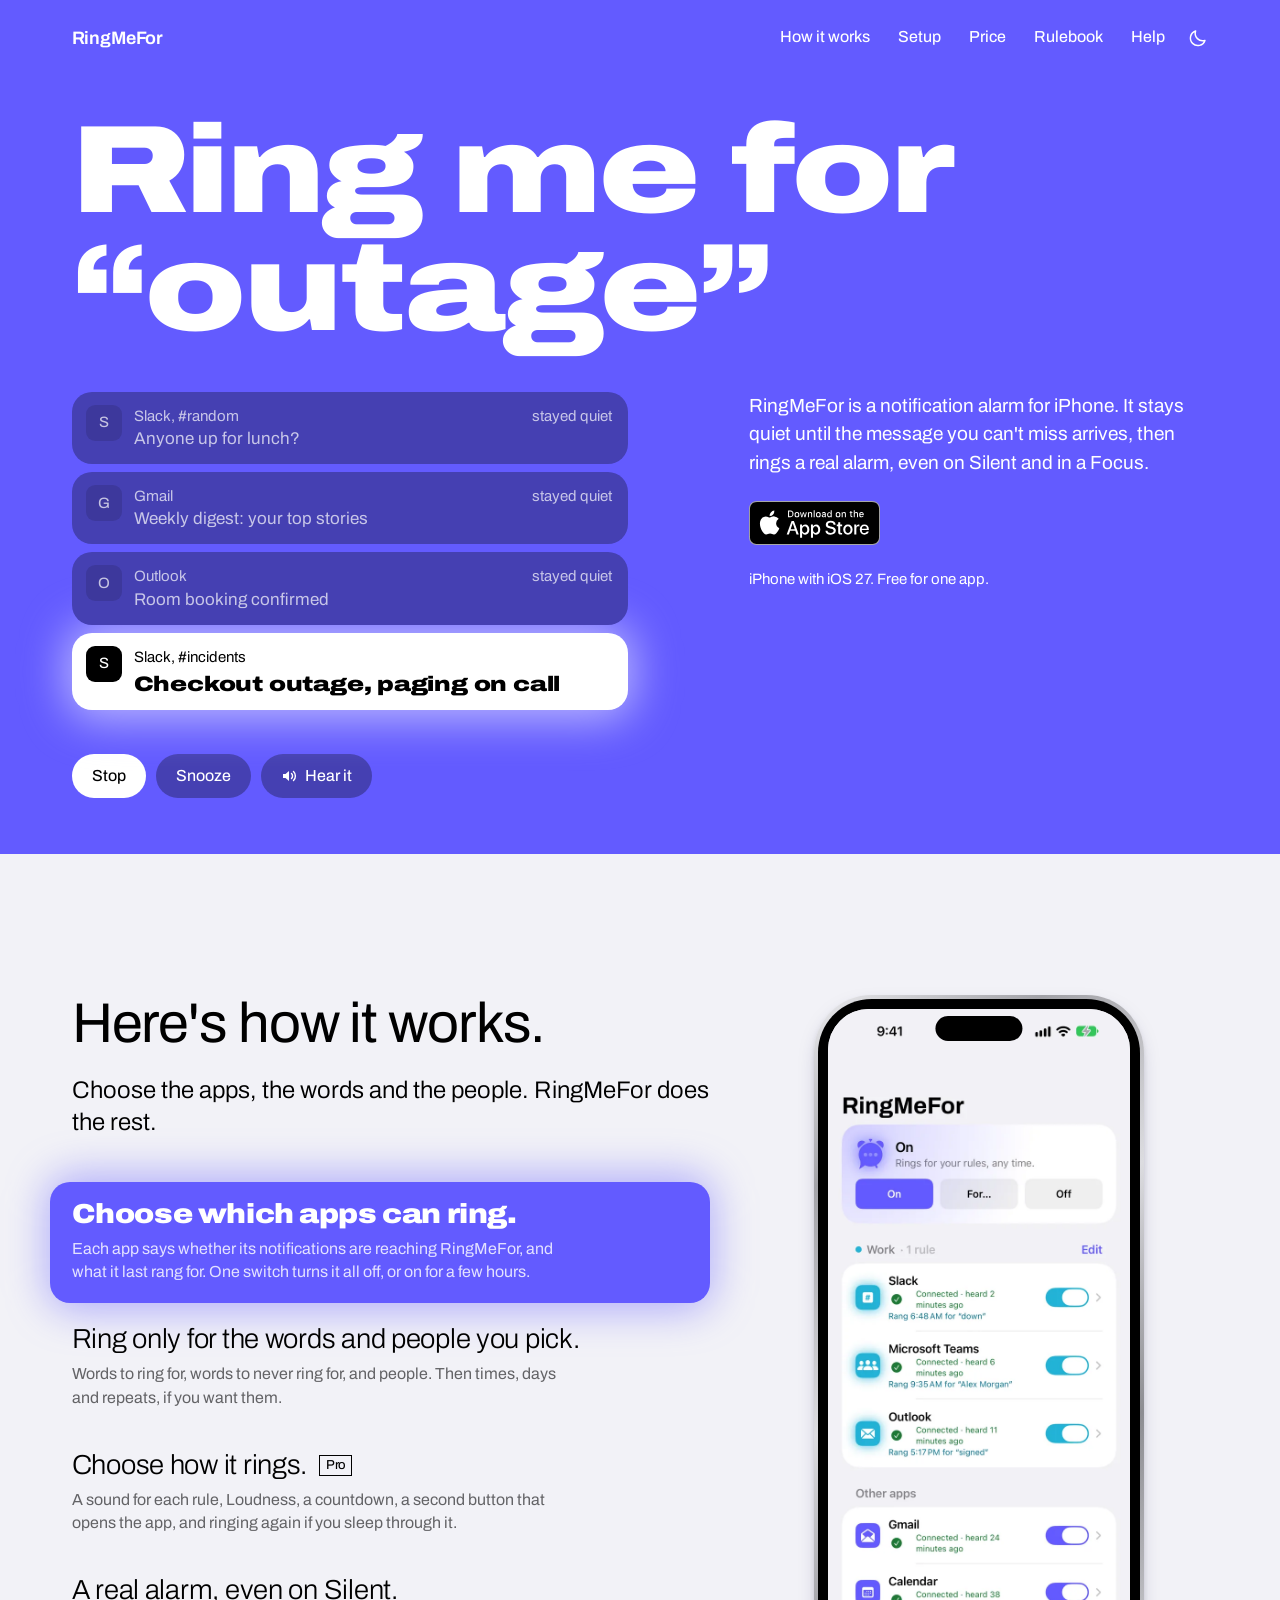
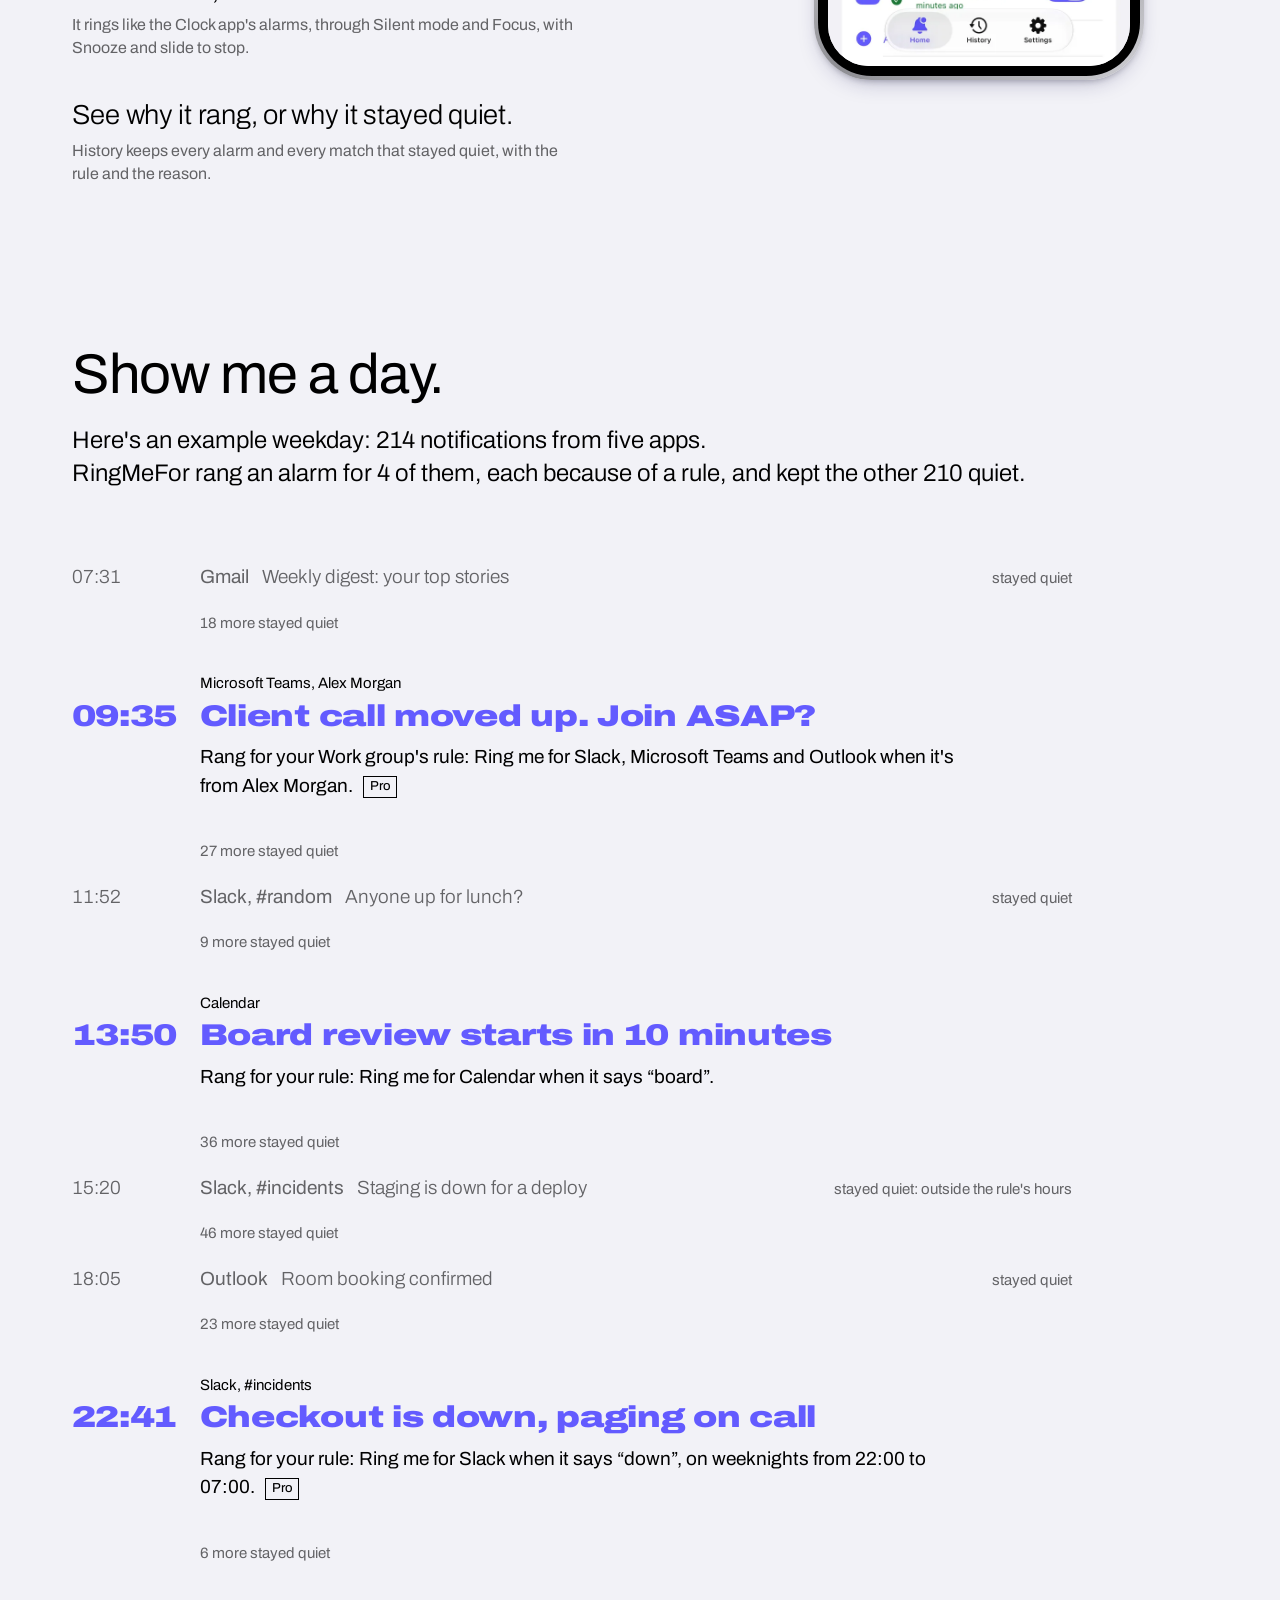
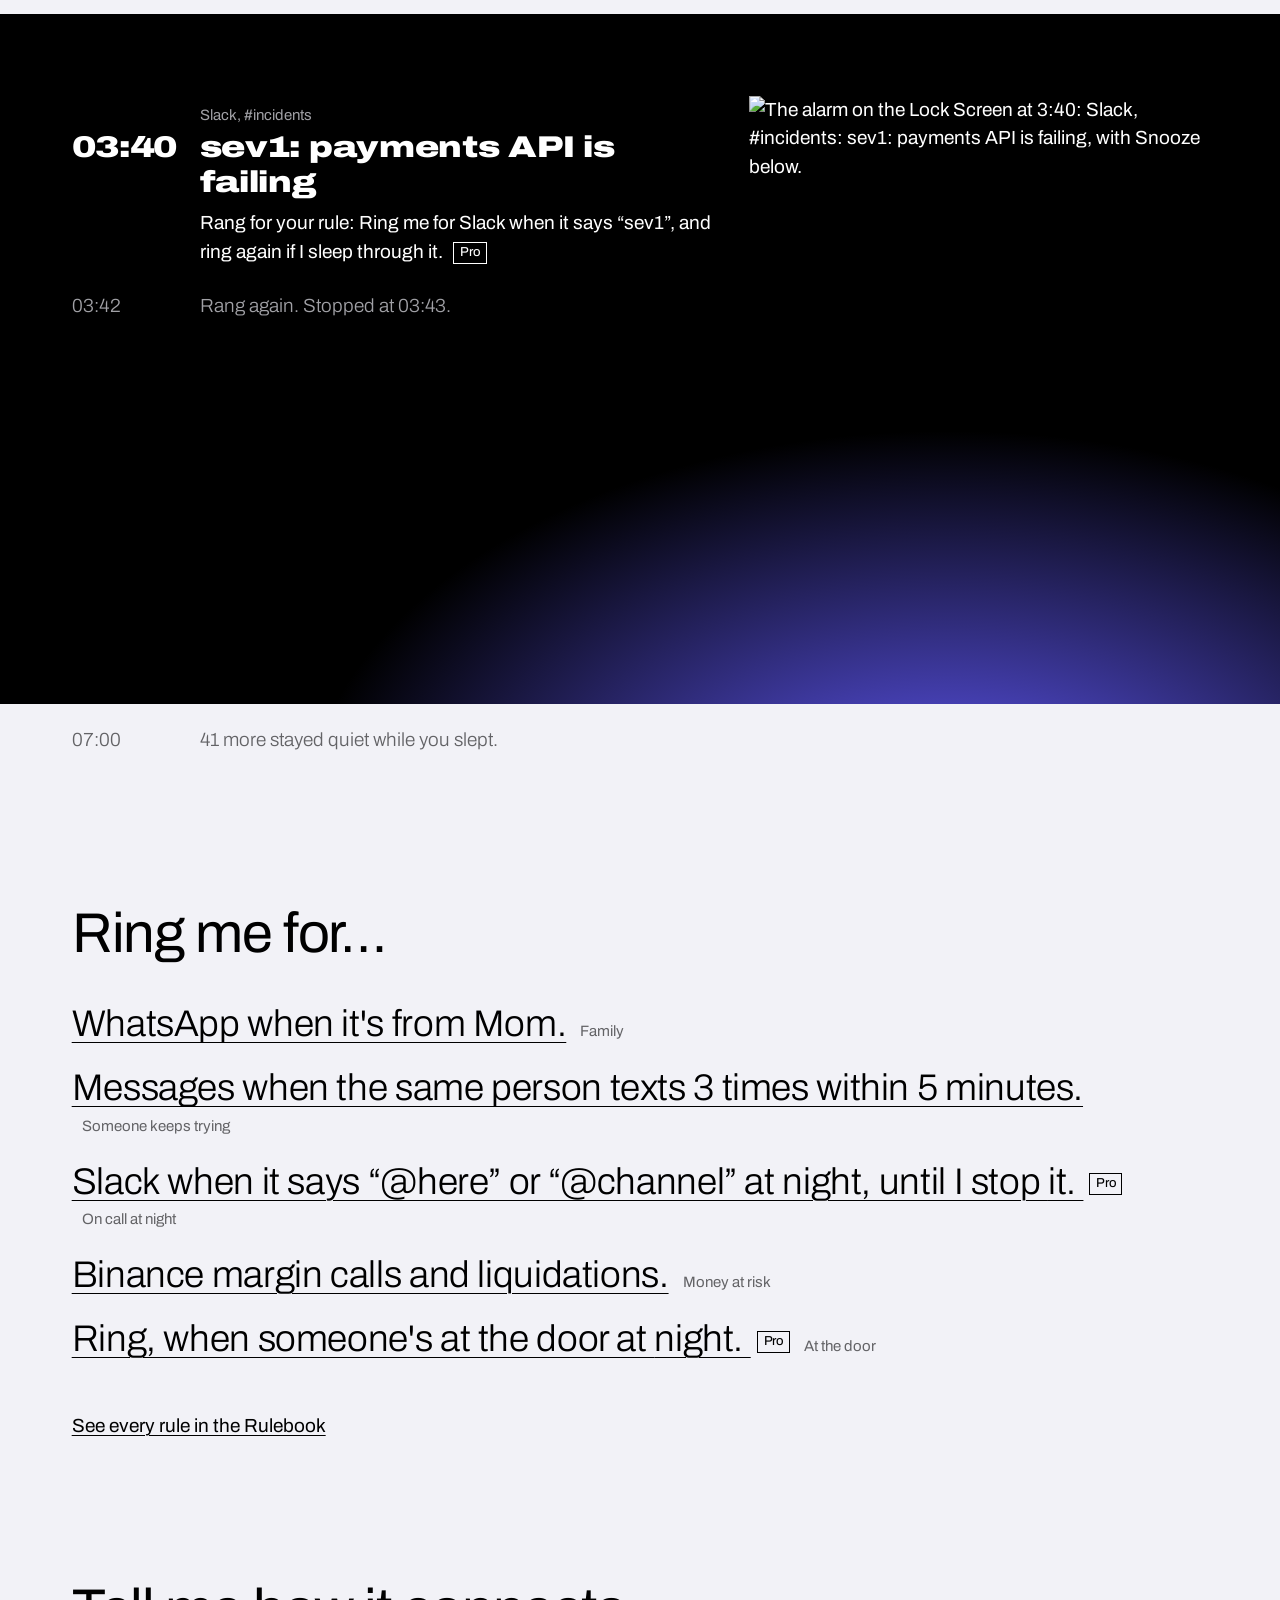
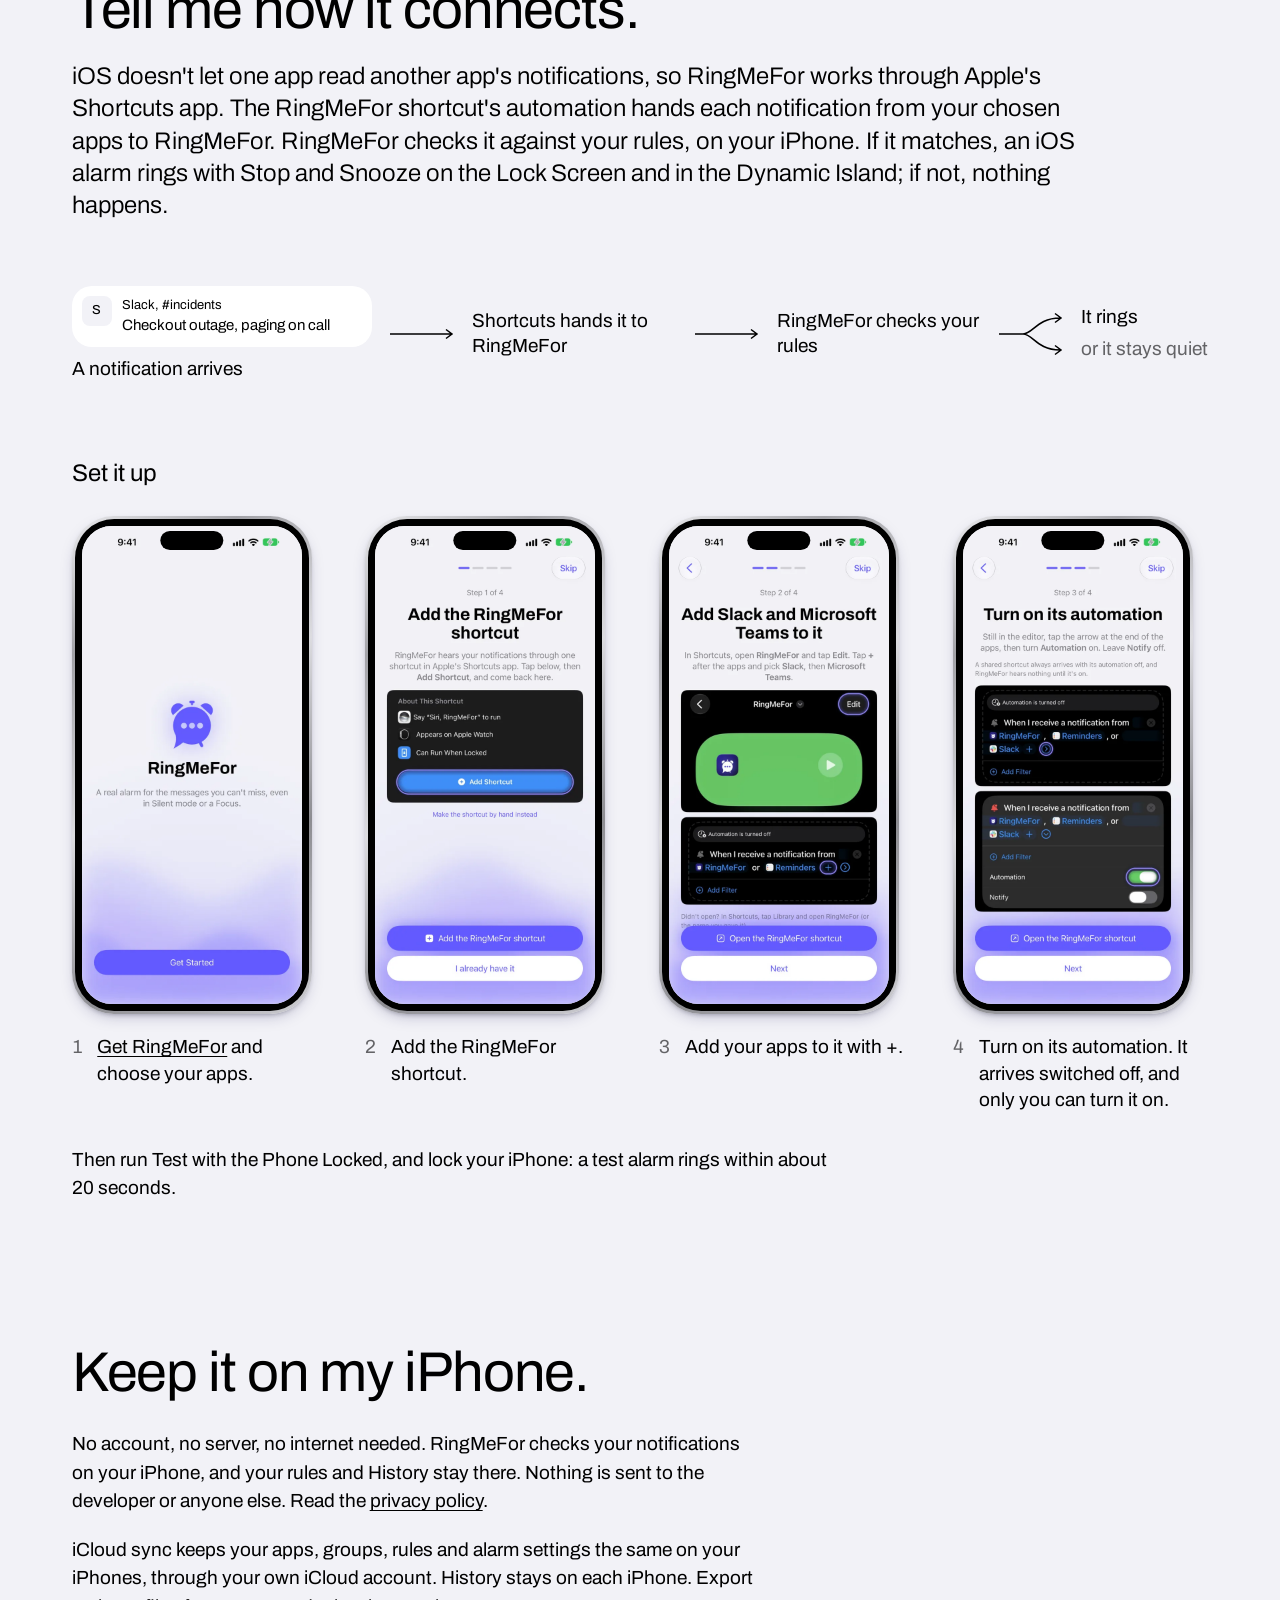
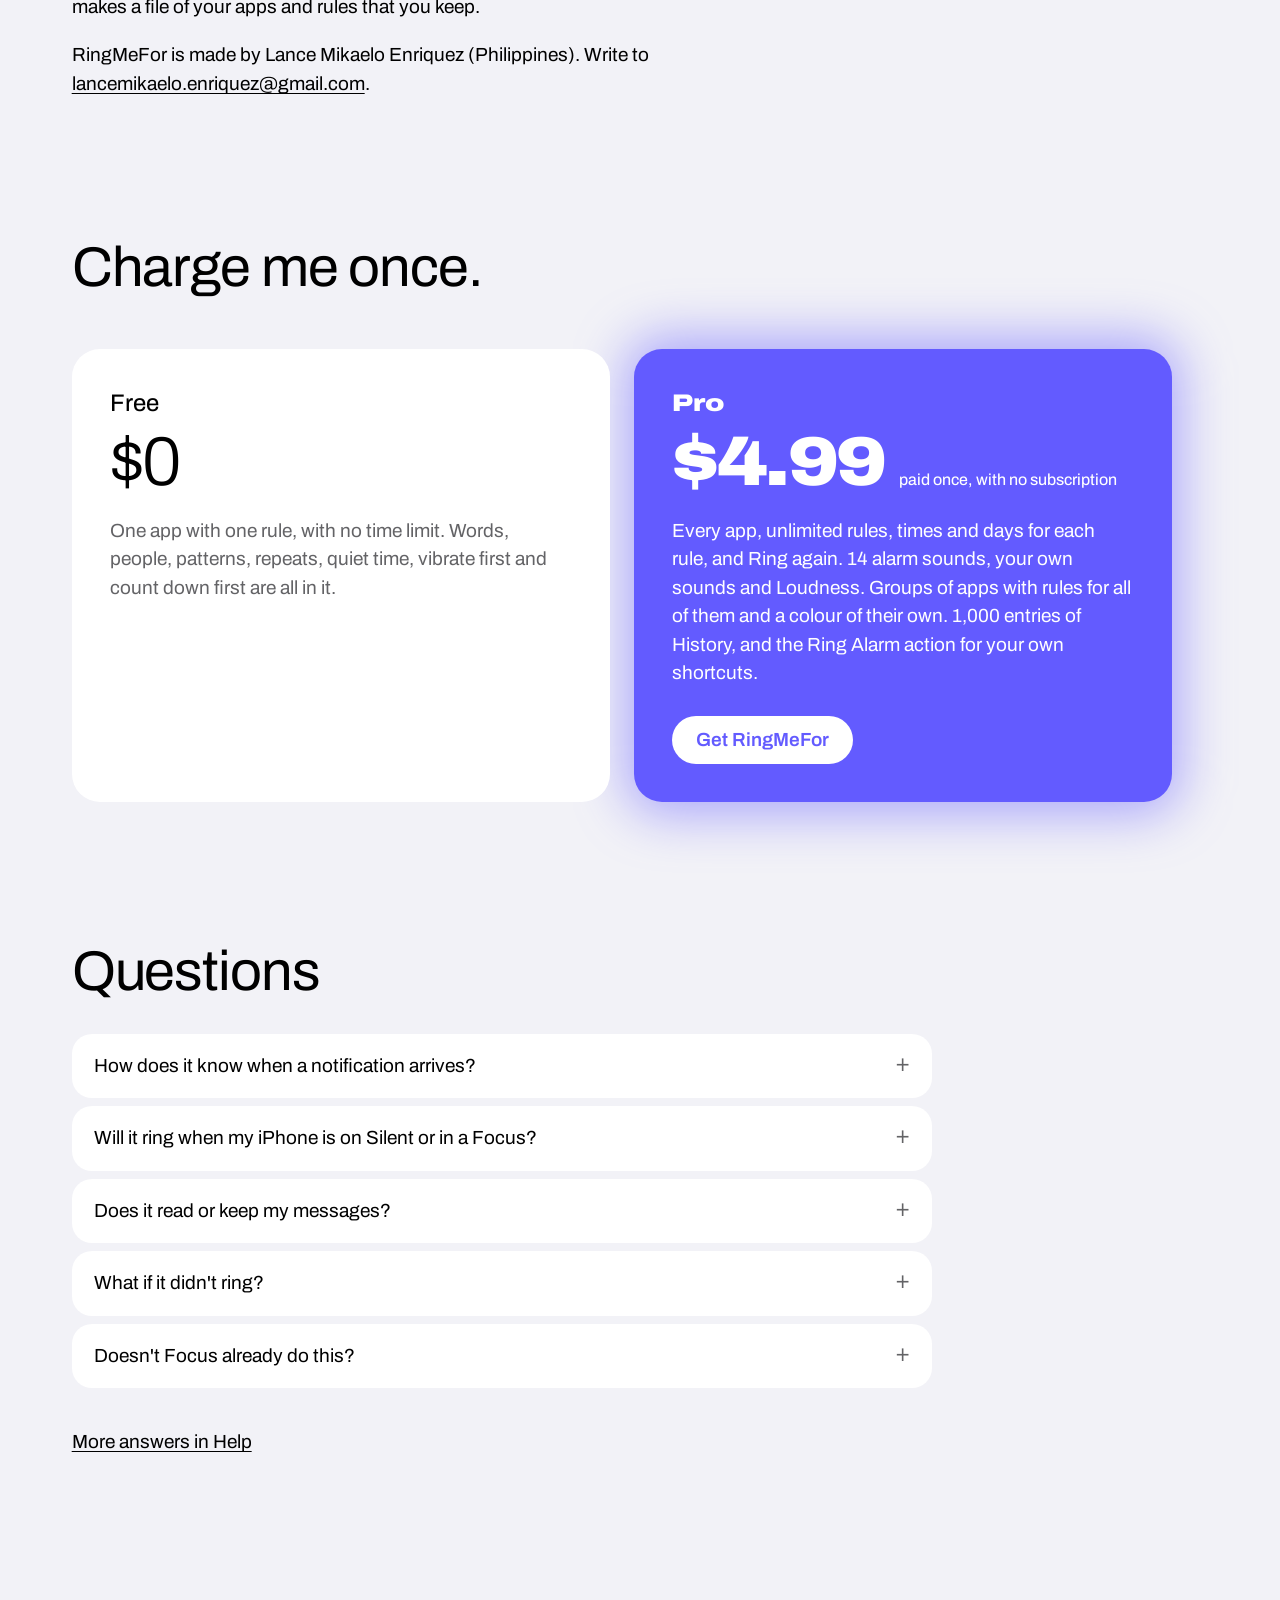
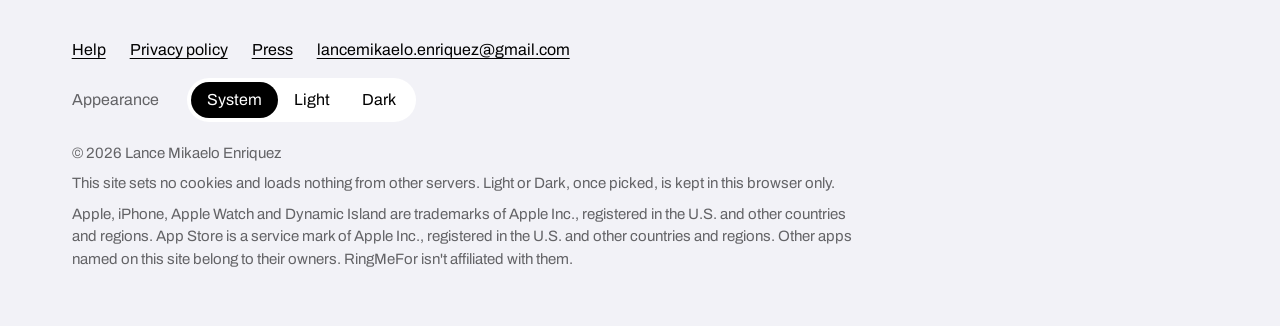
==== commit 67a90a5e: "Hear it plays RingMeFor's new sound (Electronic Pulse), now the default Co-Authored-By: Claude Opus " ====
--- a/index.html
+++ b/index.html
@@ -280,7 +280,7 @@
   </div>
 </footer>
 
-<script src="home.js?v=91f752f2" defer></script>
+<script src="home.js?v=1542464e" defer></script>
 <script src="tour.js?v=32f6e0aa" defer></script>
 <script src="scroll.js?v=4484f1fb" defer></script>
 <script src="theme.js?v=ffcca006" defer></script>
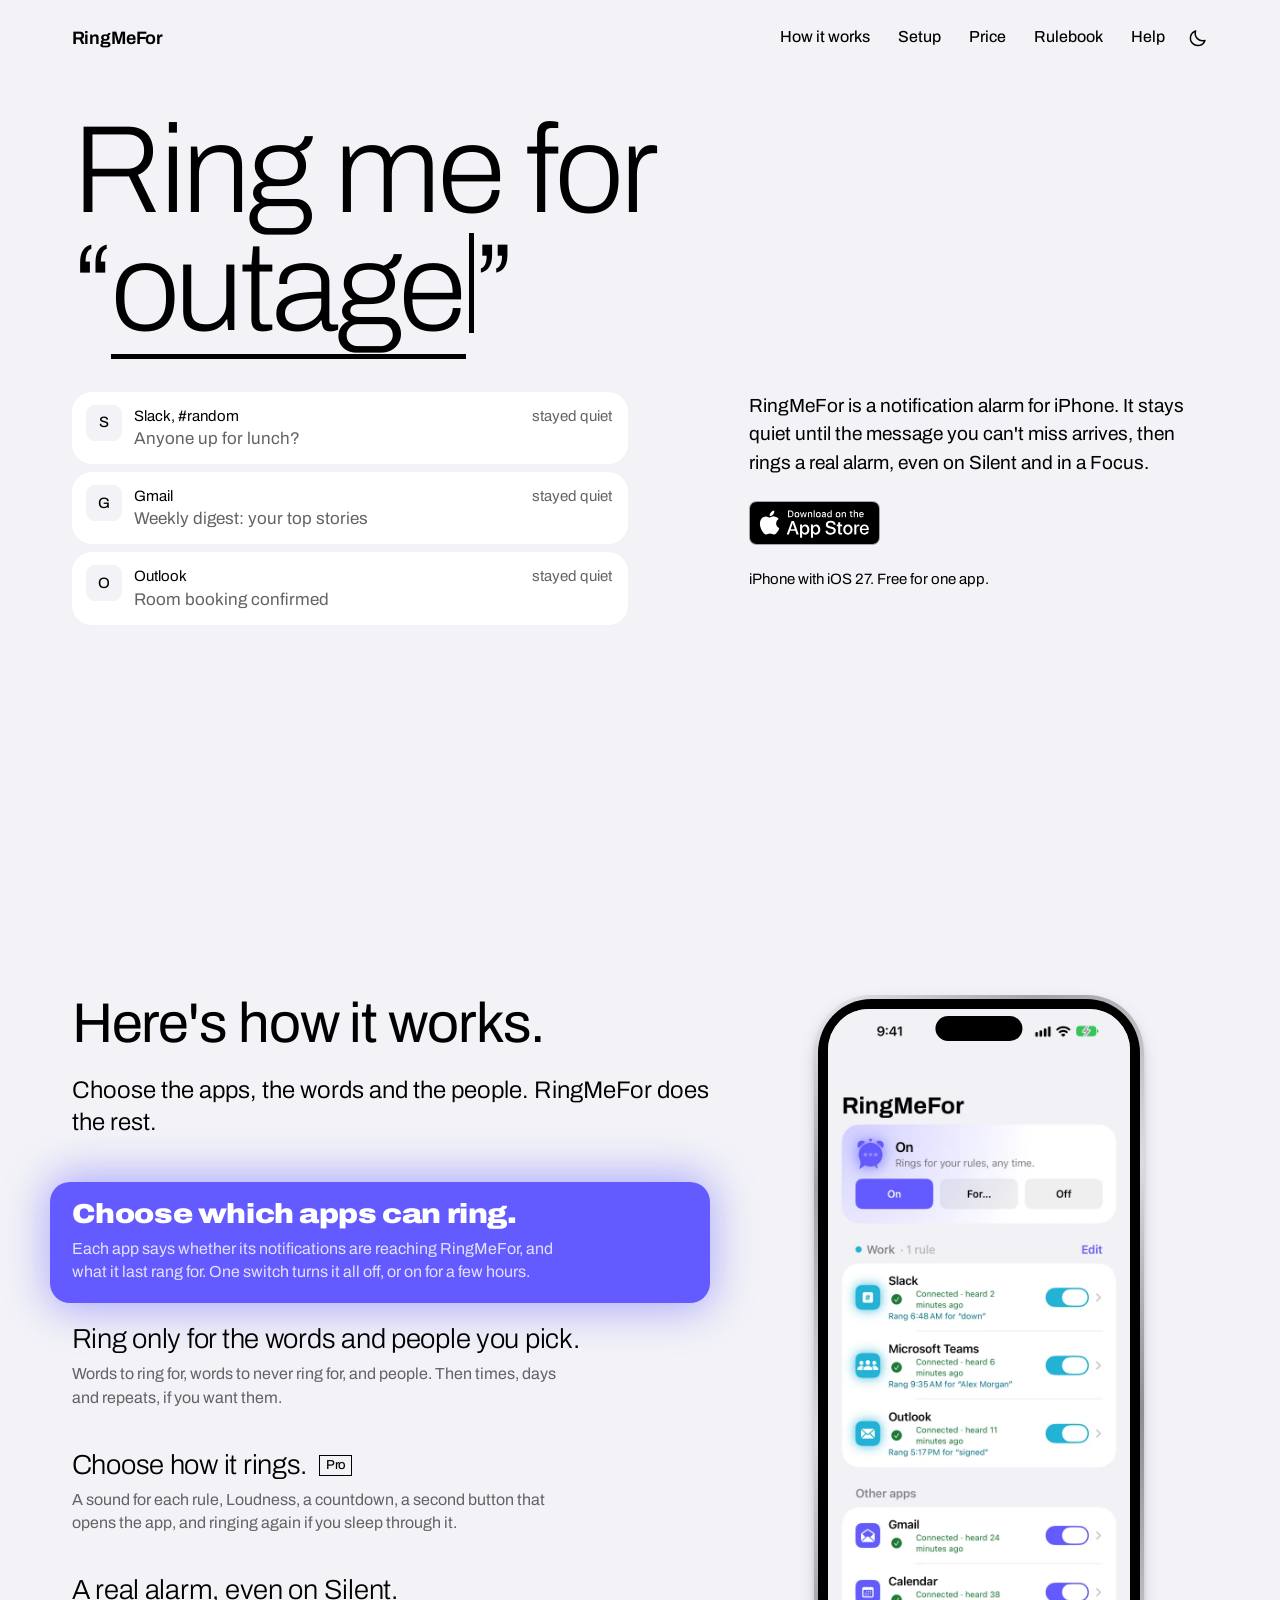
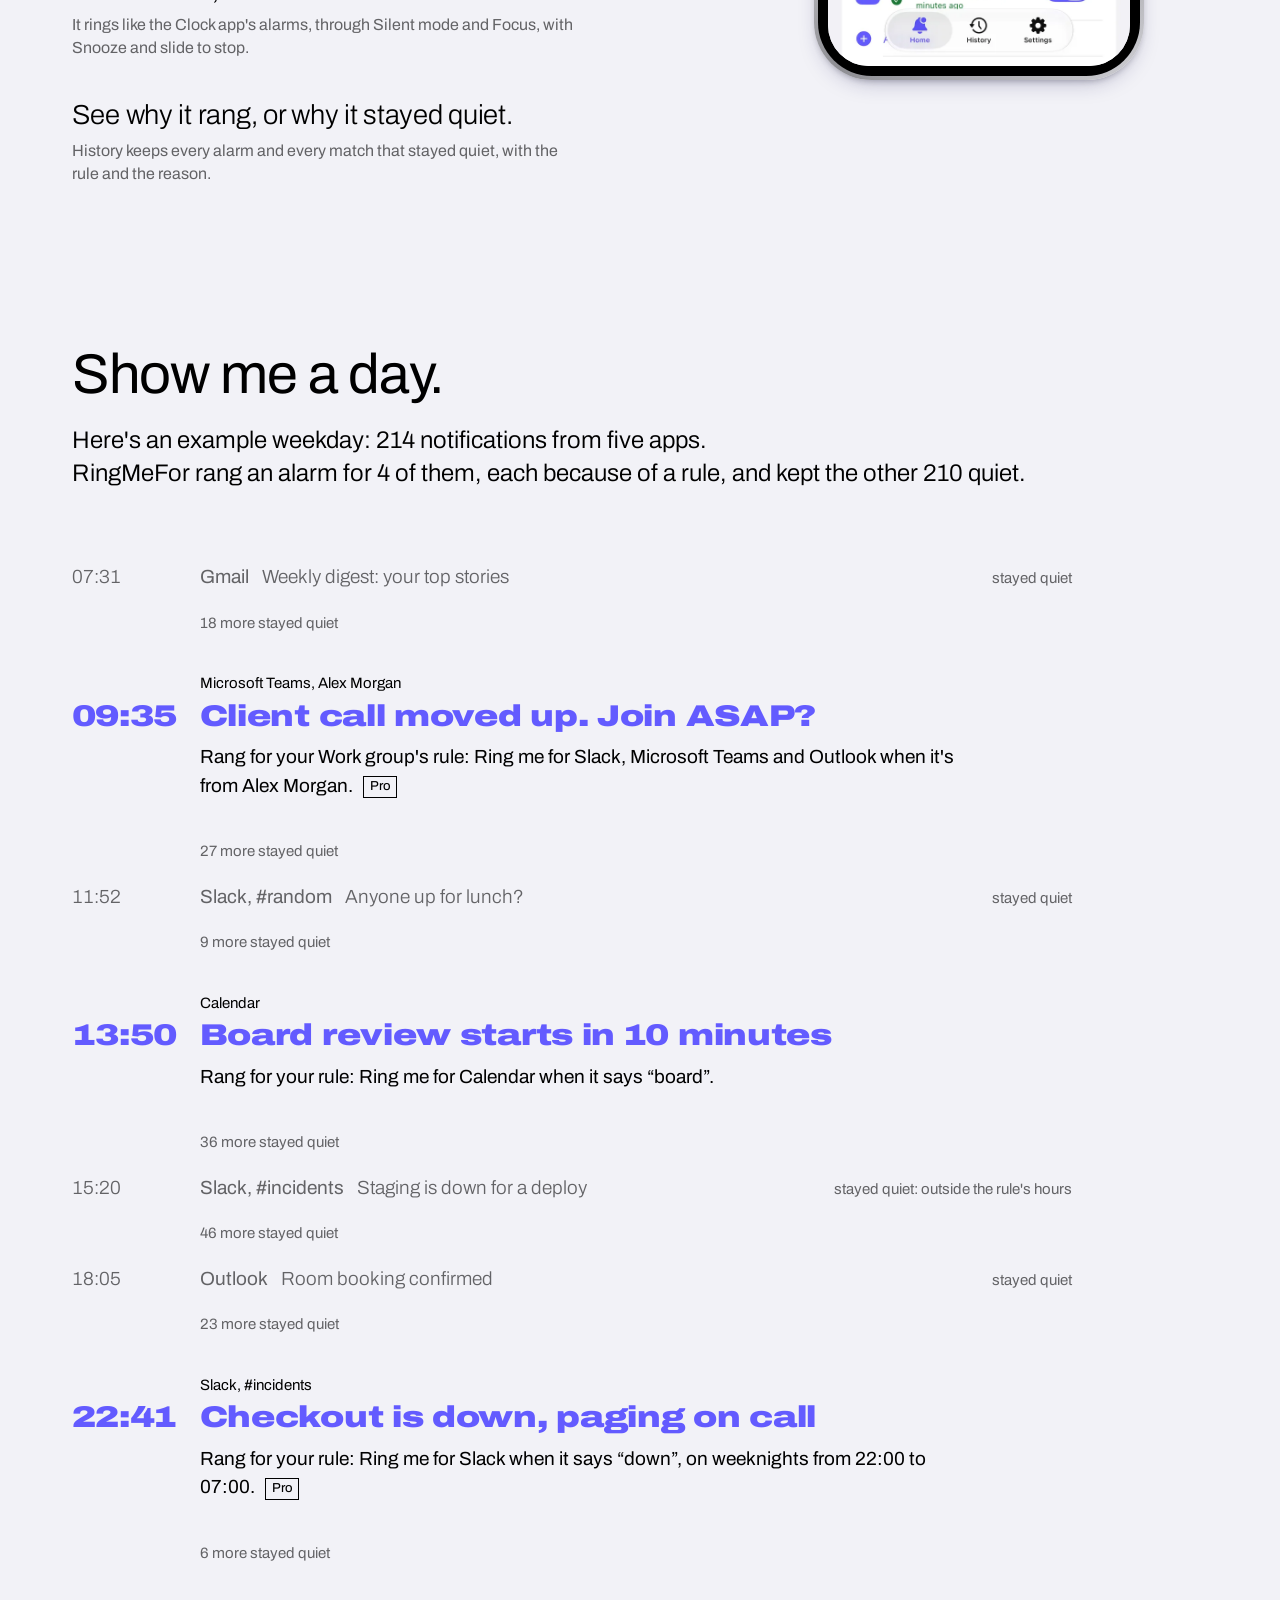
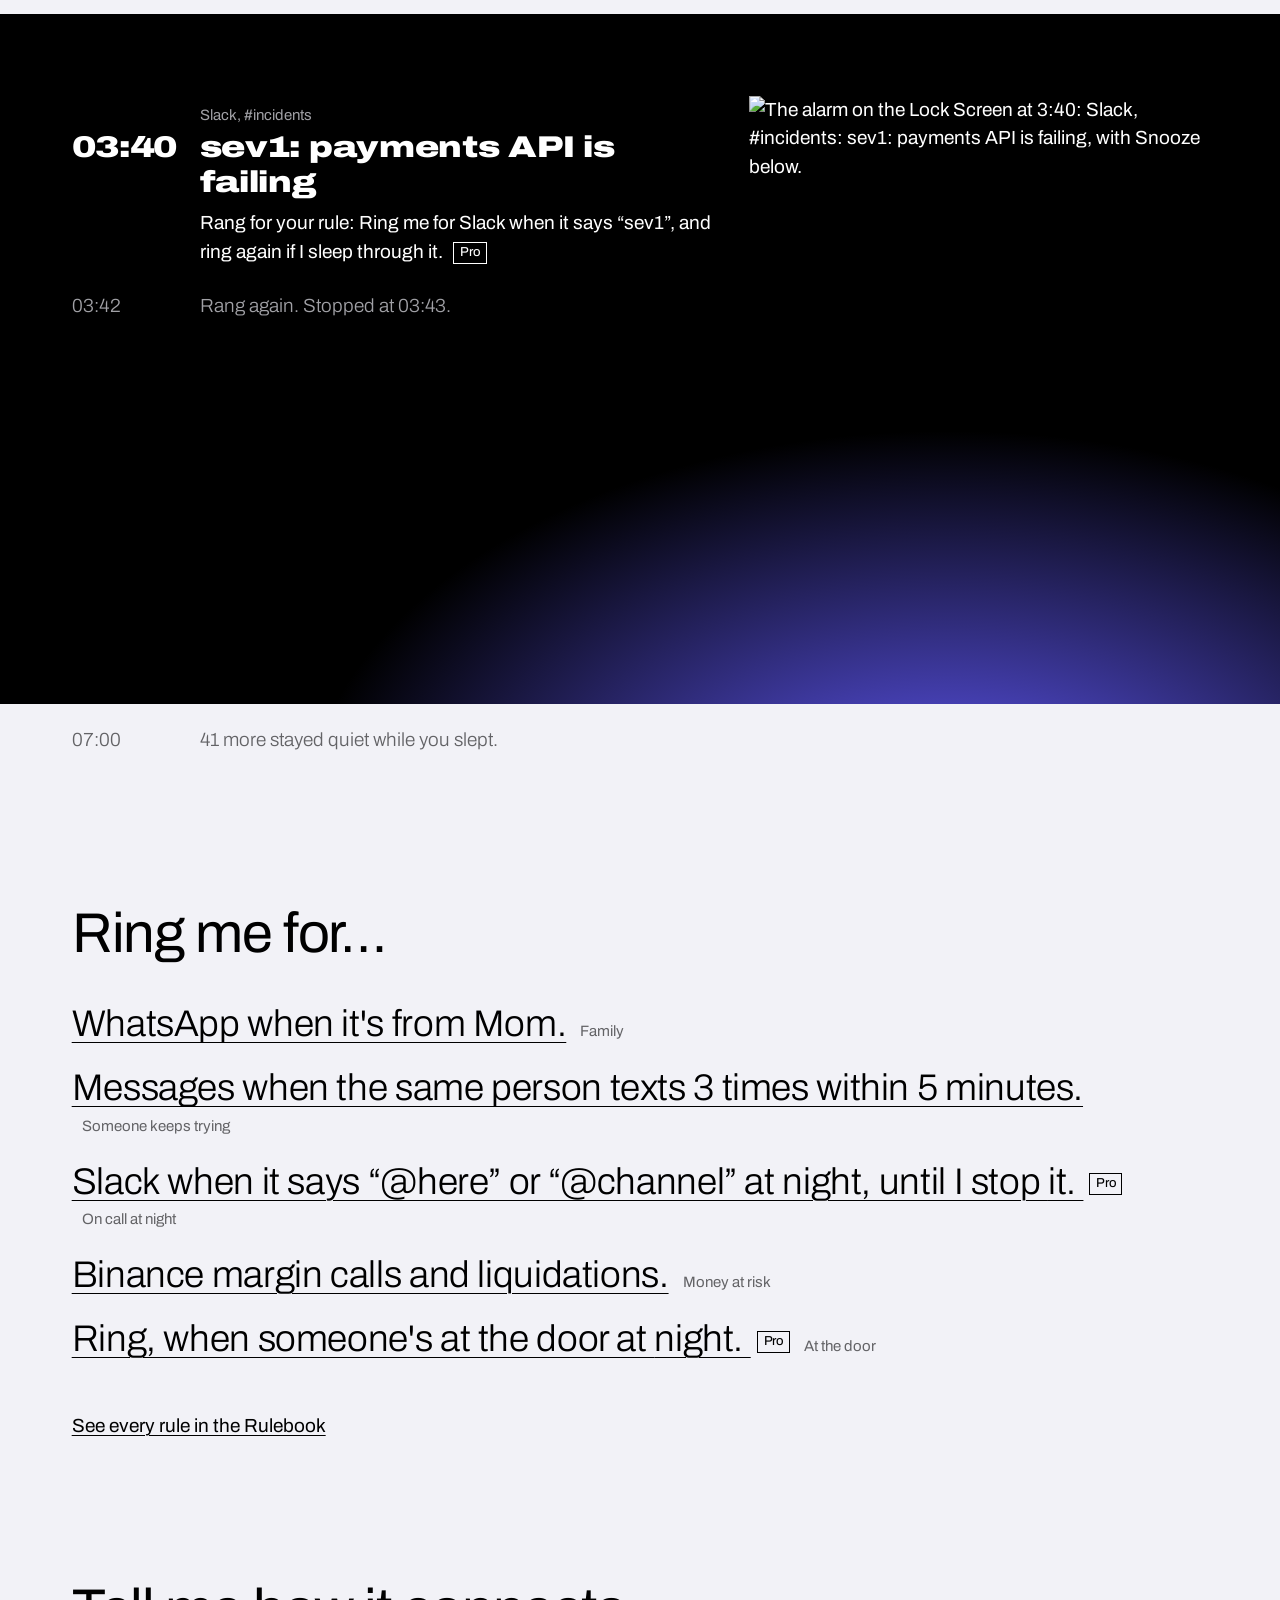
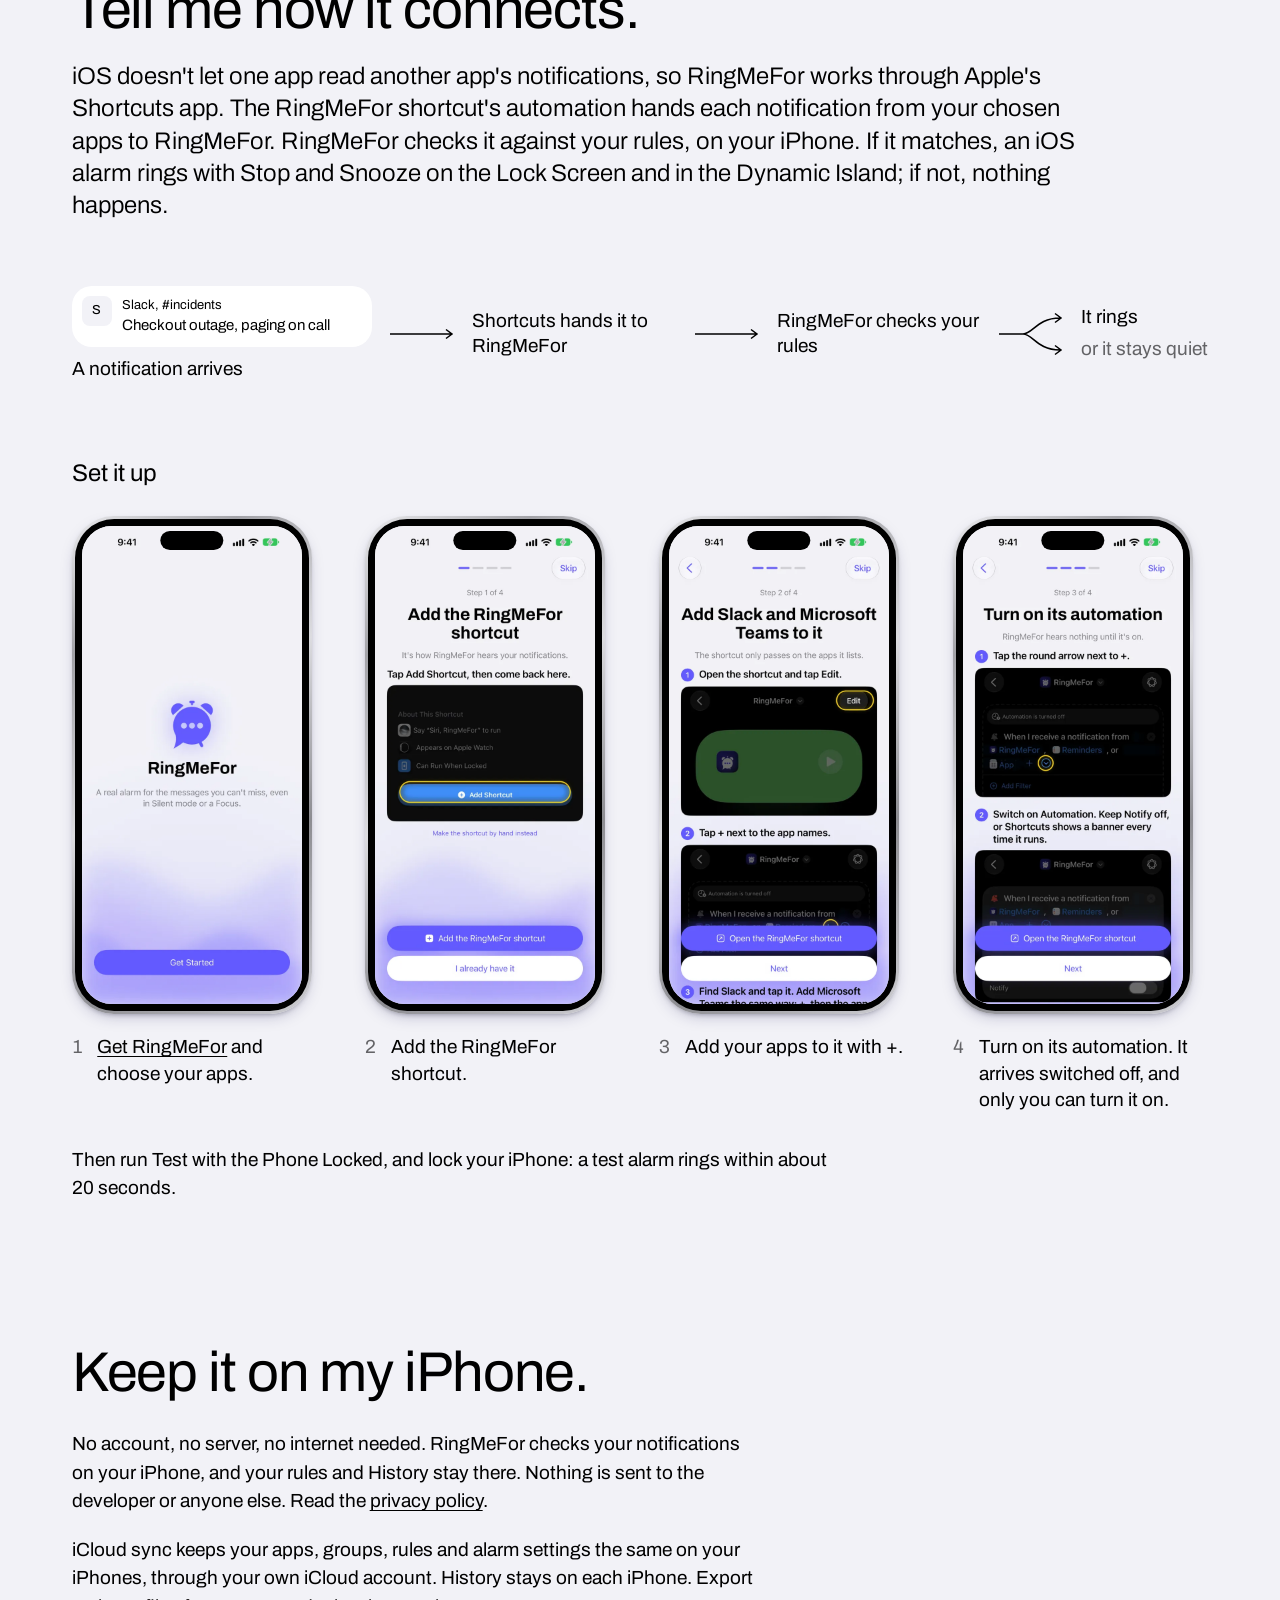
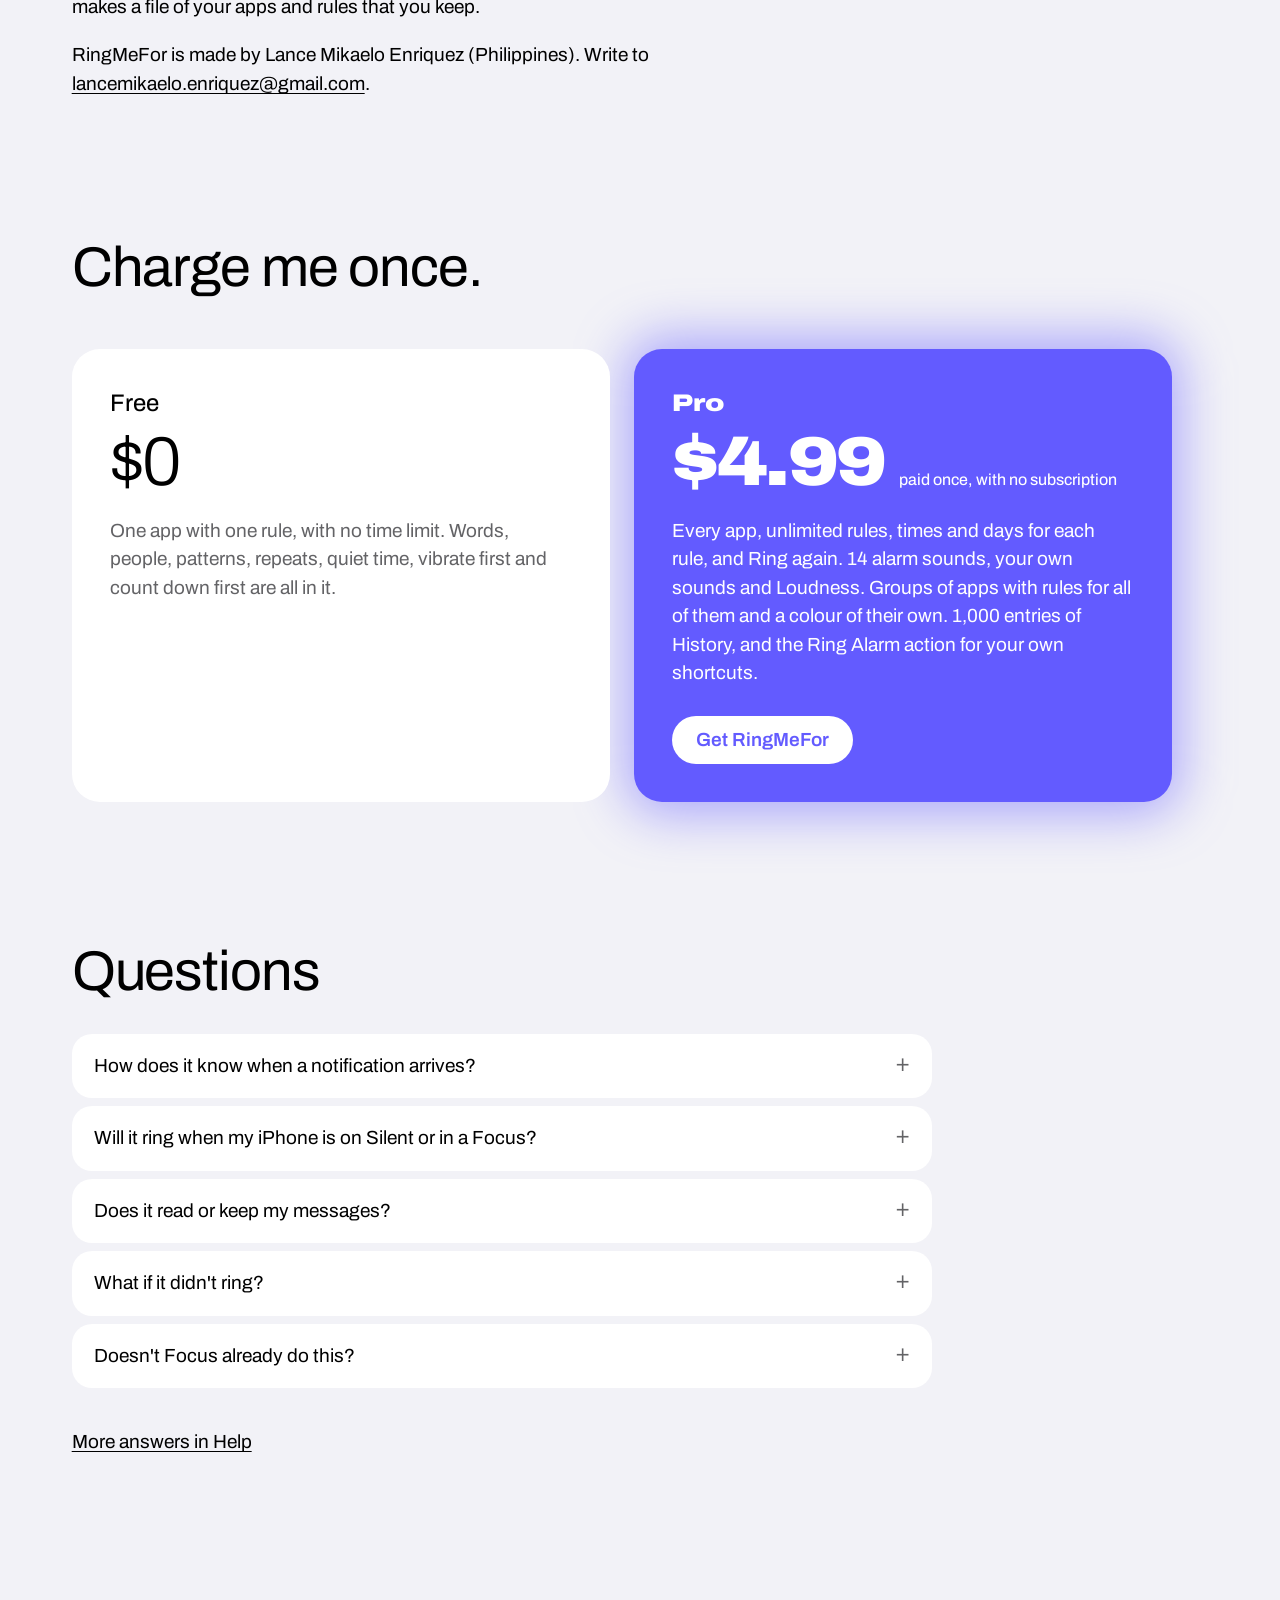
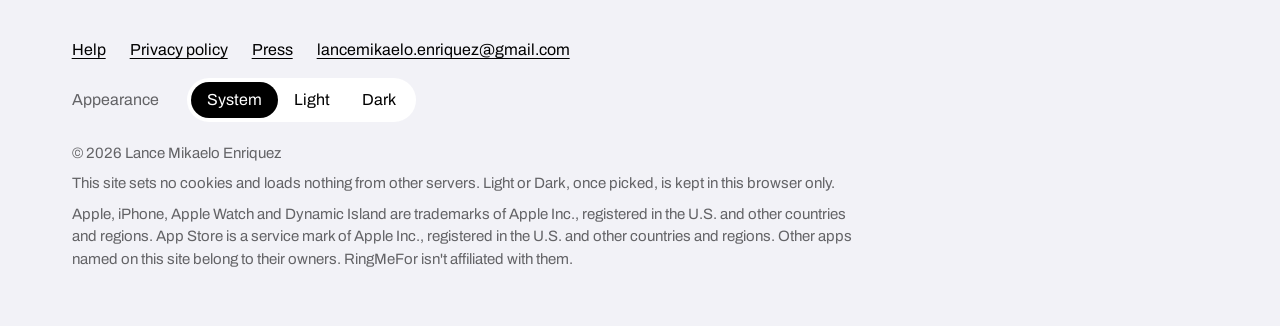
==== commit 26a321ec: "Setup steps in new wording, with new setup screenshots Help: tap + next to the app names, find each " ====
--- a/index.html
+++ b/index.html
@@ -192,8 +192,8 @@
     <ol class="setup-shots">
       <li><figure class="phone setup-phone"><div class="phone-edge"><div class="phone-glass"><div class="phone-screen"><img src="images/app/welcome.webp" width="660" height="1434" alt="RingMeFor's welcome screen: A real alarm for the messages you can't miss, even in Silent mode or a Focus, and Get Started." loading="lazy" decoding="async"></div><span class="phone-island" aria-hidden="true"></span></div></div></figure><p><span><a data-config="store-link" href="https://apps.apple.com/us/app/ringmefor-notification-alarm/id6828677351">Get RingMeFor</a> and choose your apps.</span></p></li>
       <li><figure class="phone setup-phone"><div class="phone-edge"><div class="phone-glass"><div class="phone-screen"><img src="images/app/setup-1.webp" width="660" height="1434" alt="Setup, step 1 of 4: Add the RingMeFor shortcut, with Shortcuts' Add Shortcut screen and I already have it." loading="lazy" decoding="async"></div><span class="phone-island" aria-hidden="true"></span></div></div></figure><p><span>Add the RingMeFor shortcut.</span></p></li>
-      <li><figure class="phone setup-phone"><div class="phone-edge"><div class="phone-glass"><div class="phone-screen"><img src="images/app/setup-2.webp" width="660" height="1434" alt="Setup, step 2 of 4: Add Slack and Microsoft Teams to it. In Shortcuts, open RingMeFor, tap Edit, then + after the apps." loading="lazy" decoding="async"></div><span class="phone-island" aria-hidden="true"></span></div></div></figure><p><span>Add your apps to it with +.</span></p></li>
-      <li><figure class="phone setup-phone"><div class="phone-edge"><div class="phone-glass"><div class="phone-screen"><img src="images/app/setup-3.webp" width="660" height="1434" alt="Setup, step 3 of 4: Turn on its automation, with the shortcut's Automation switch on and Notify off." loading="lazy" decoding="async"></div><span class="phone-island" aria-hidden="true"></span></div></div></figure><p><span>Turn on its automation. It arrives switched off, and only you can turn it on.</span></p></li>
+      <li><figure class="phone setup-phone"><div class="phone-edge"><div class="phone-glass"><div class="phone-screen"><img src="images/app/setup-2.webp" width="660" height="1434" alt="Setup, step 2 of 4: Add Slack and Microsoft Teams to it. Open the shortcut and tap Edit, then tap + next to the app names." loading="lazy" decoding="async"></div><span class="phone-island" aria-hidden="true"></span></div></div></figure><p><span>Add your apps to it with +.</span></p></li>
+      <li><figure class="phone setup-phone"><div class="phone-edge"><div class="phone-glass"><div class="phone-screen"><img src="images/app/setup-3.webp" width="660" height="1434" alt="Setup, step 3 of 4: Turn on its automation. Tap the round arrow next to +, then switch on Automation and keep Notify off." loading="lazy" decoding="async"></div><span class="phone-island" aria-hidden="true"></span></div></div></figure><p><span>Turn on its automation. It arrives switched off, and only you can turn it on.</span></p></li>
     </ol>
     <p class="setup-last">Then run Test with the Phone Locked, and lock your iPhone: a test alarm rings within about 20 seconds.</p>
   </div>
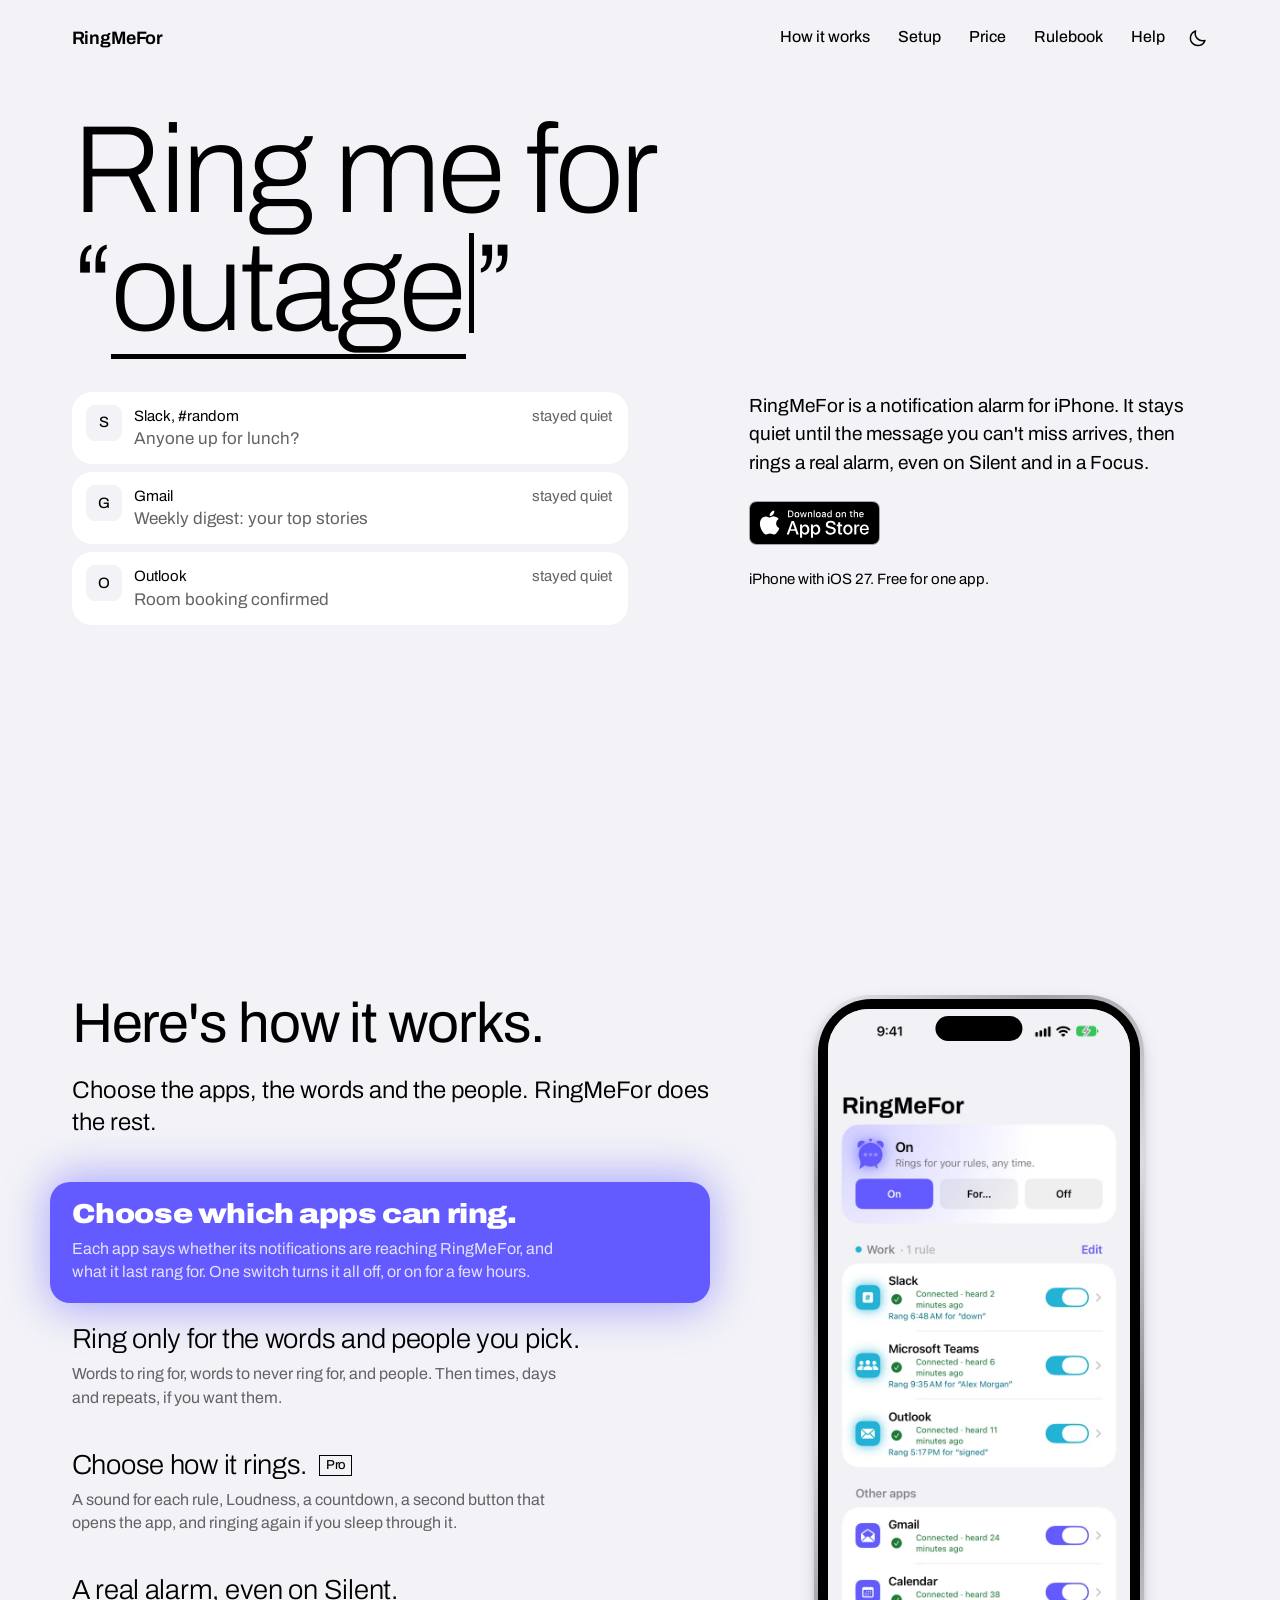
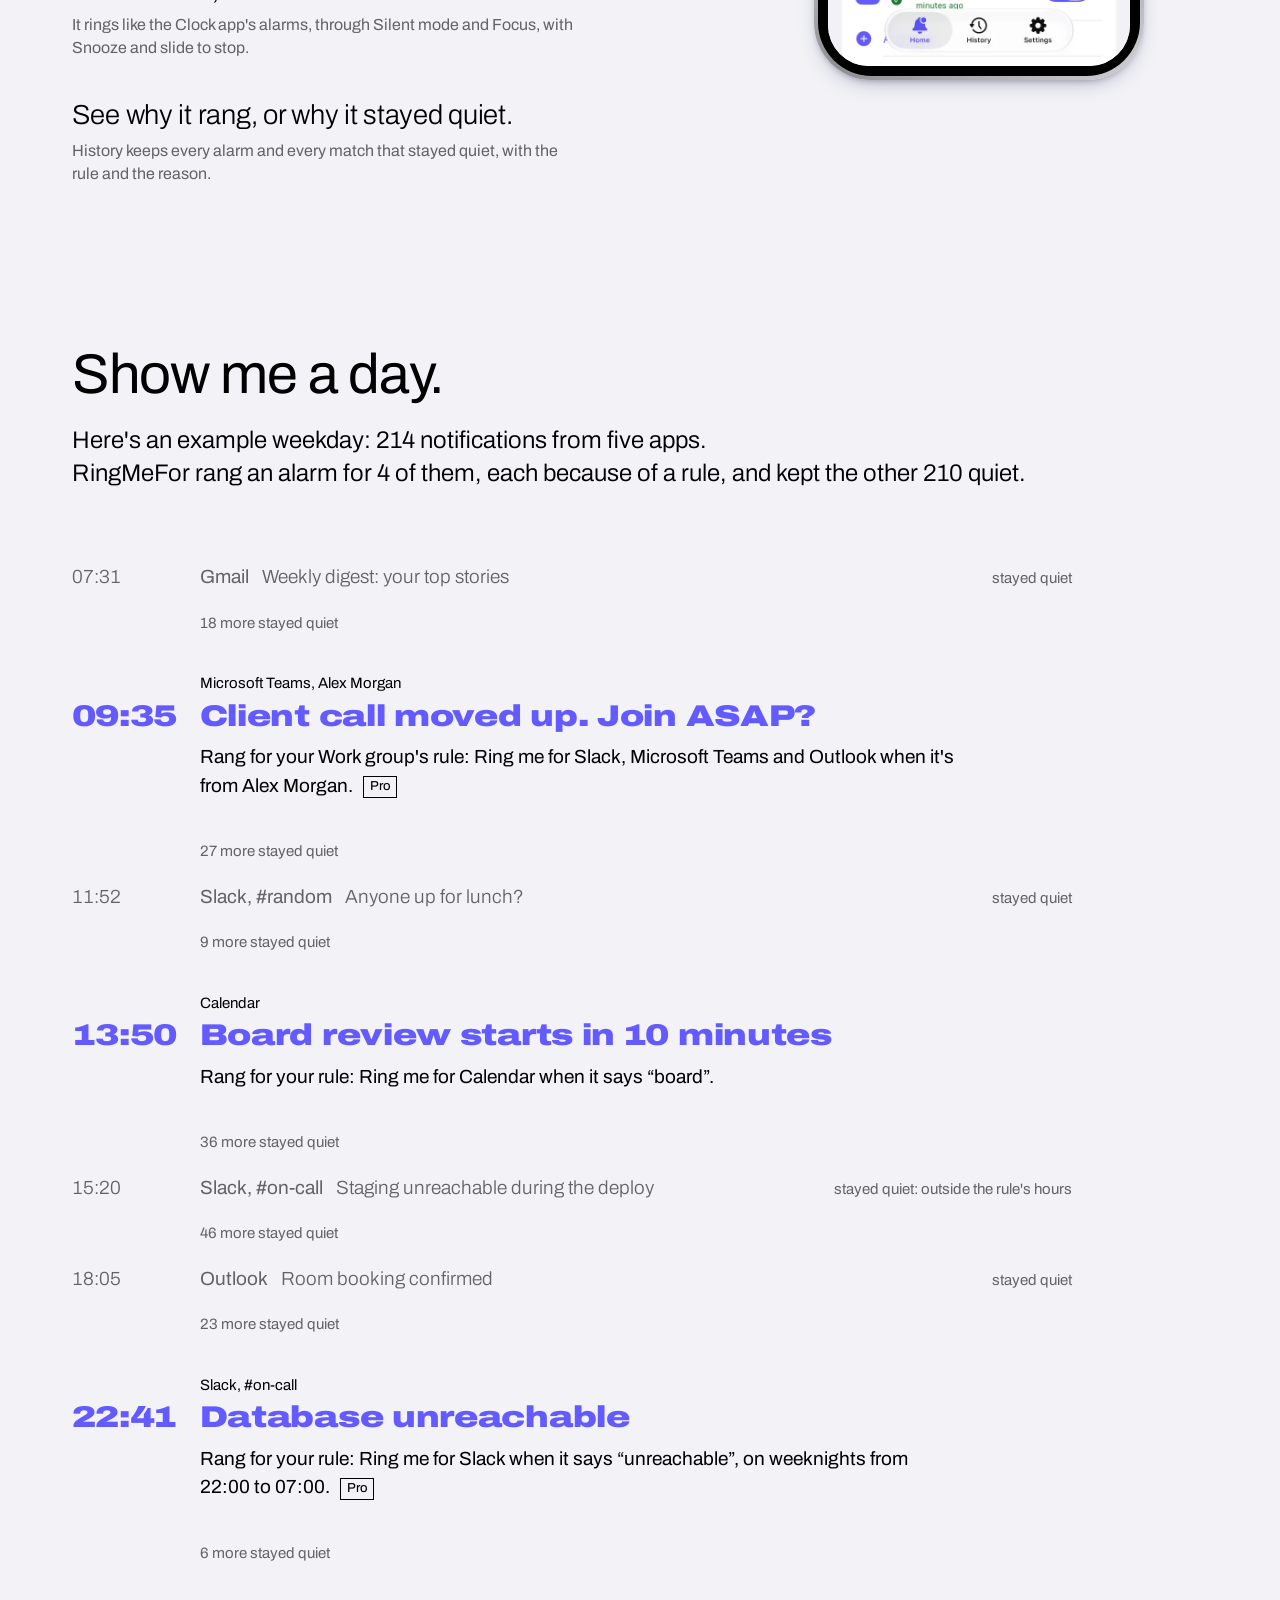
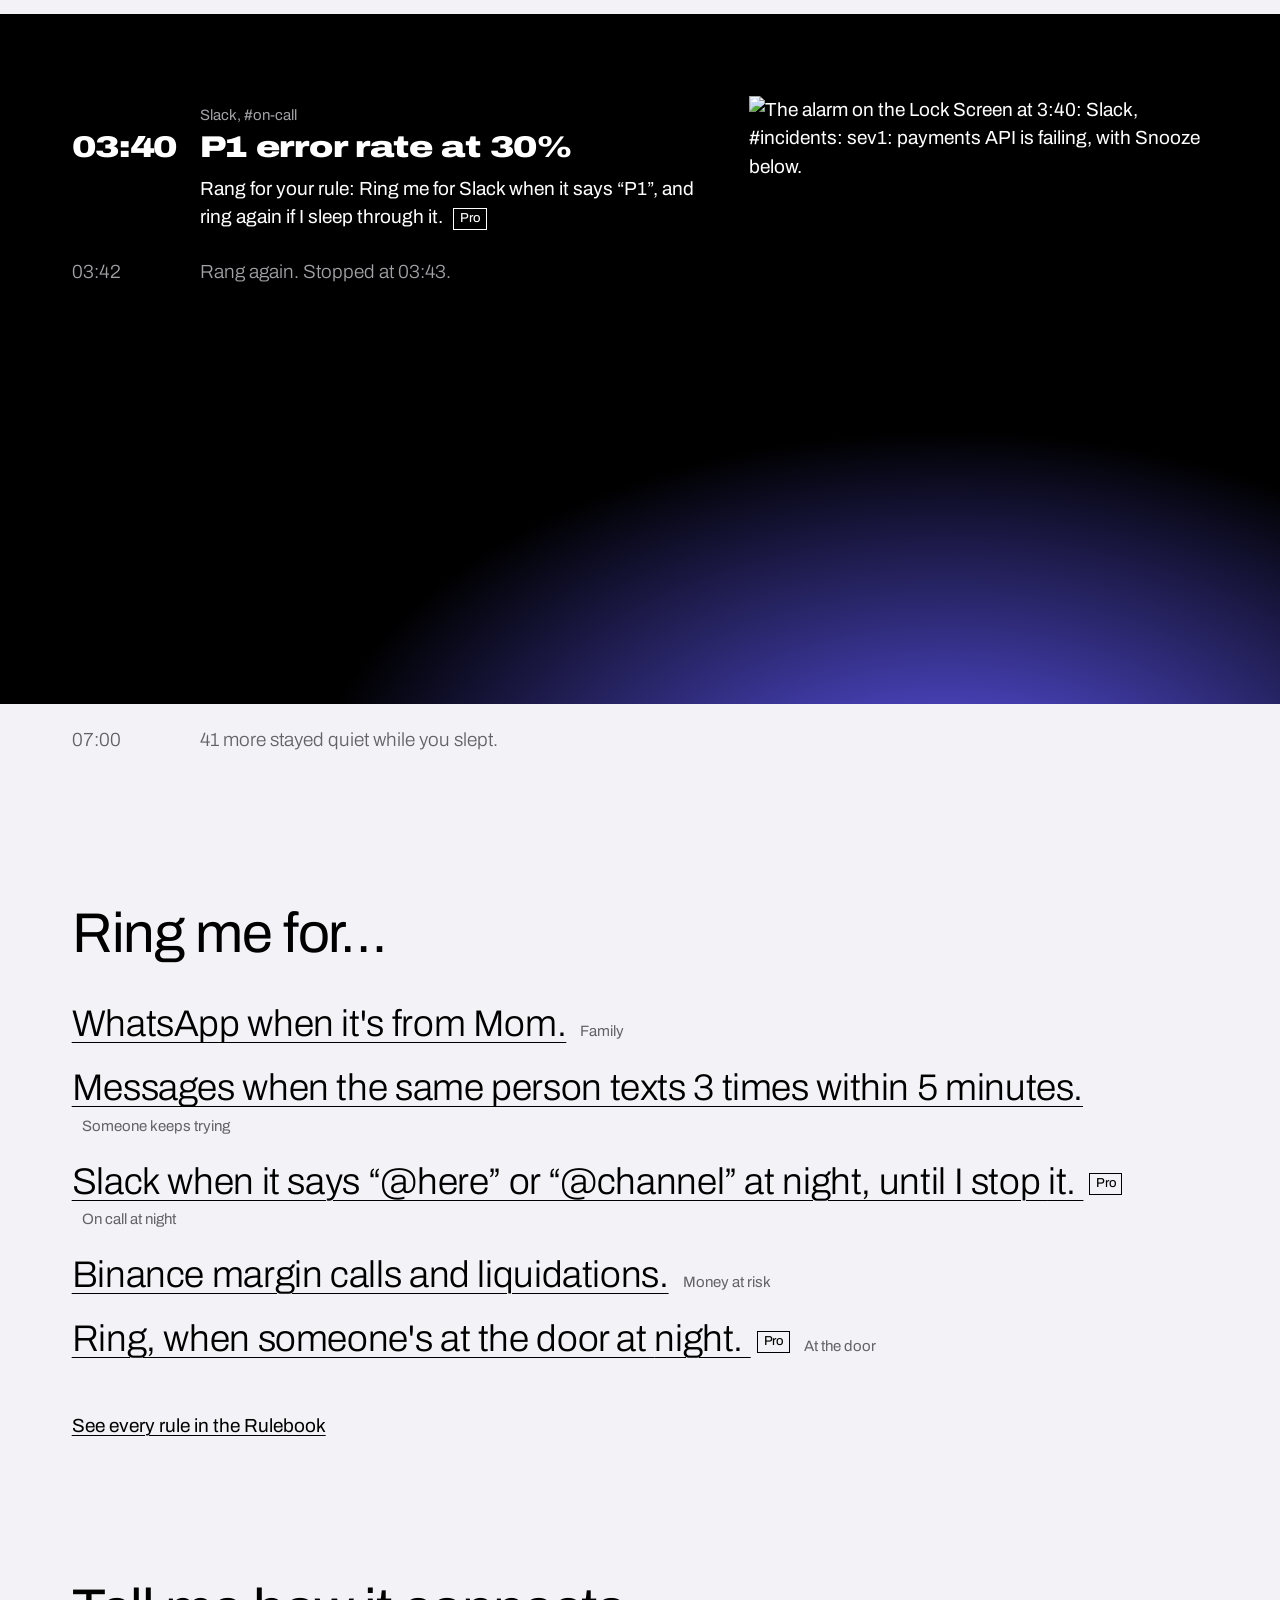
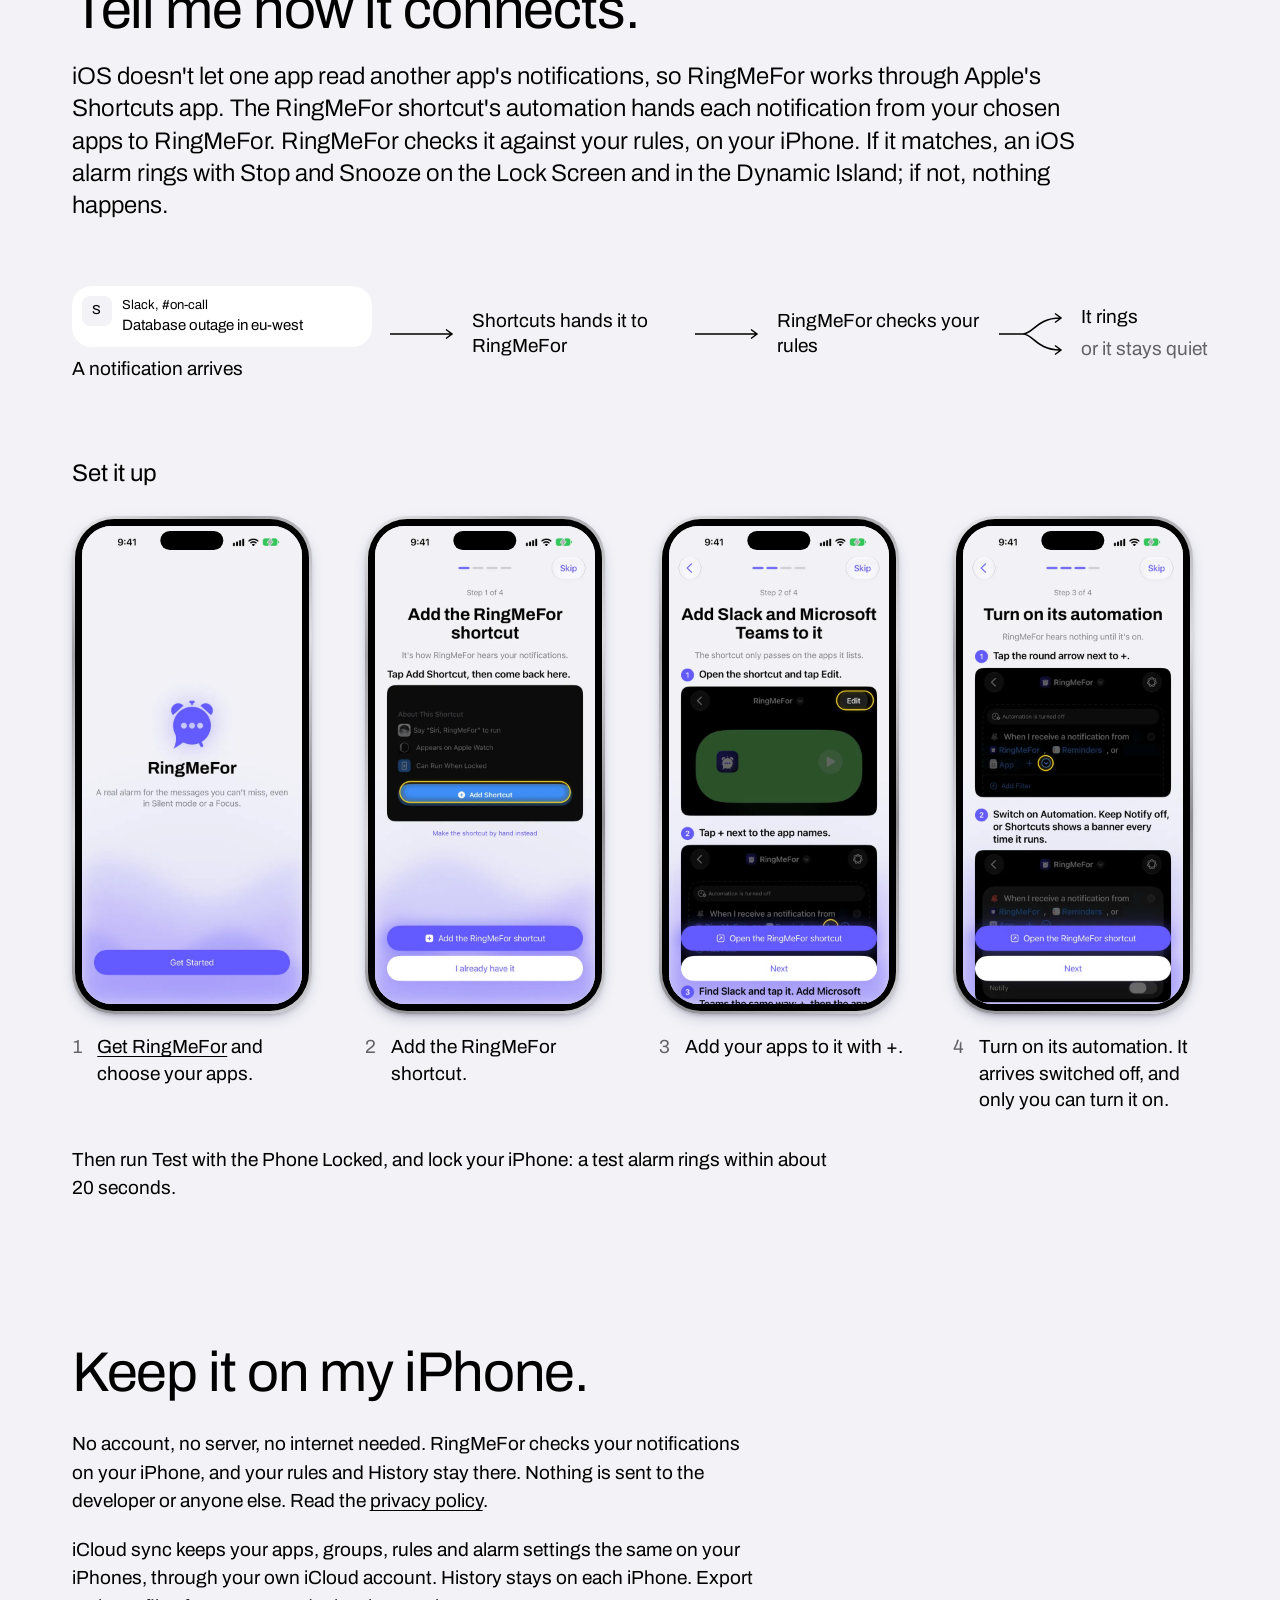
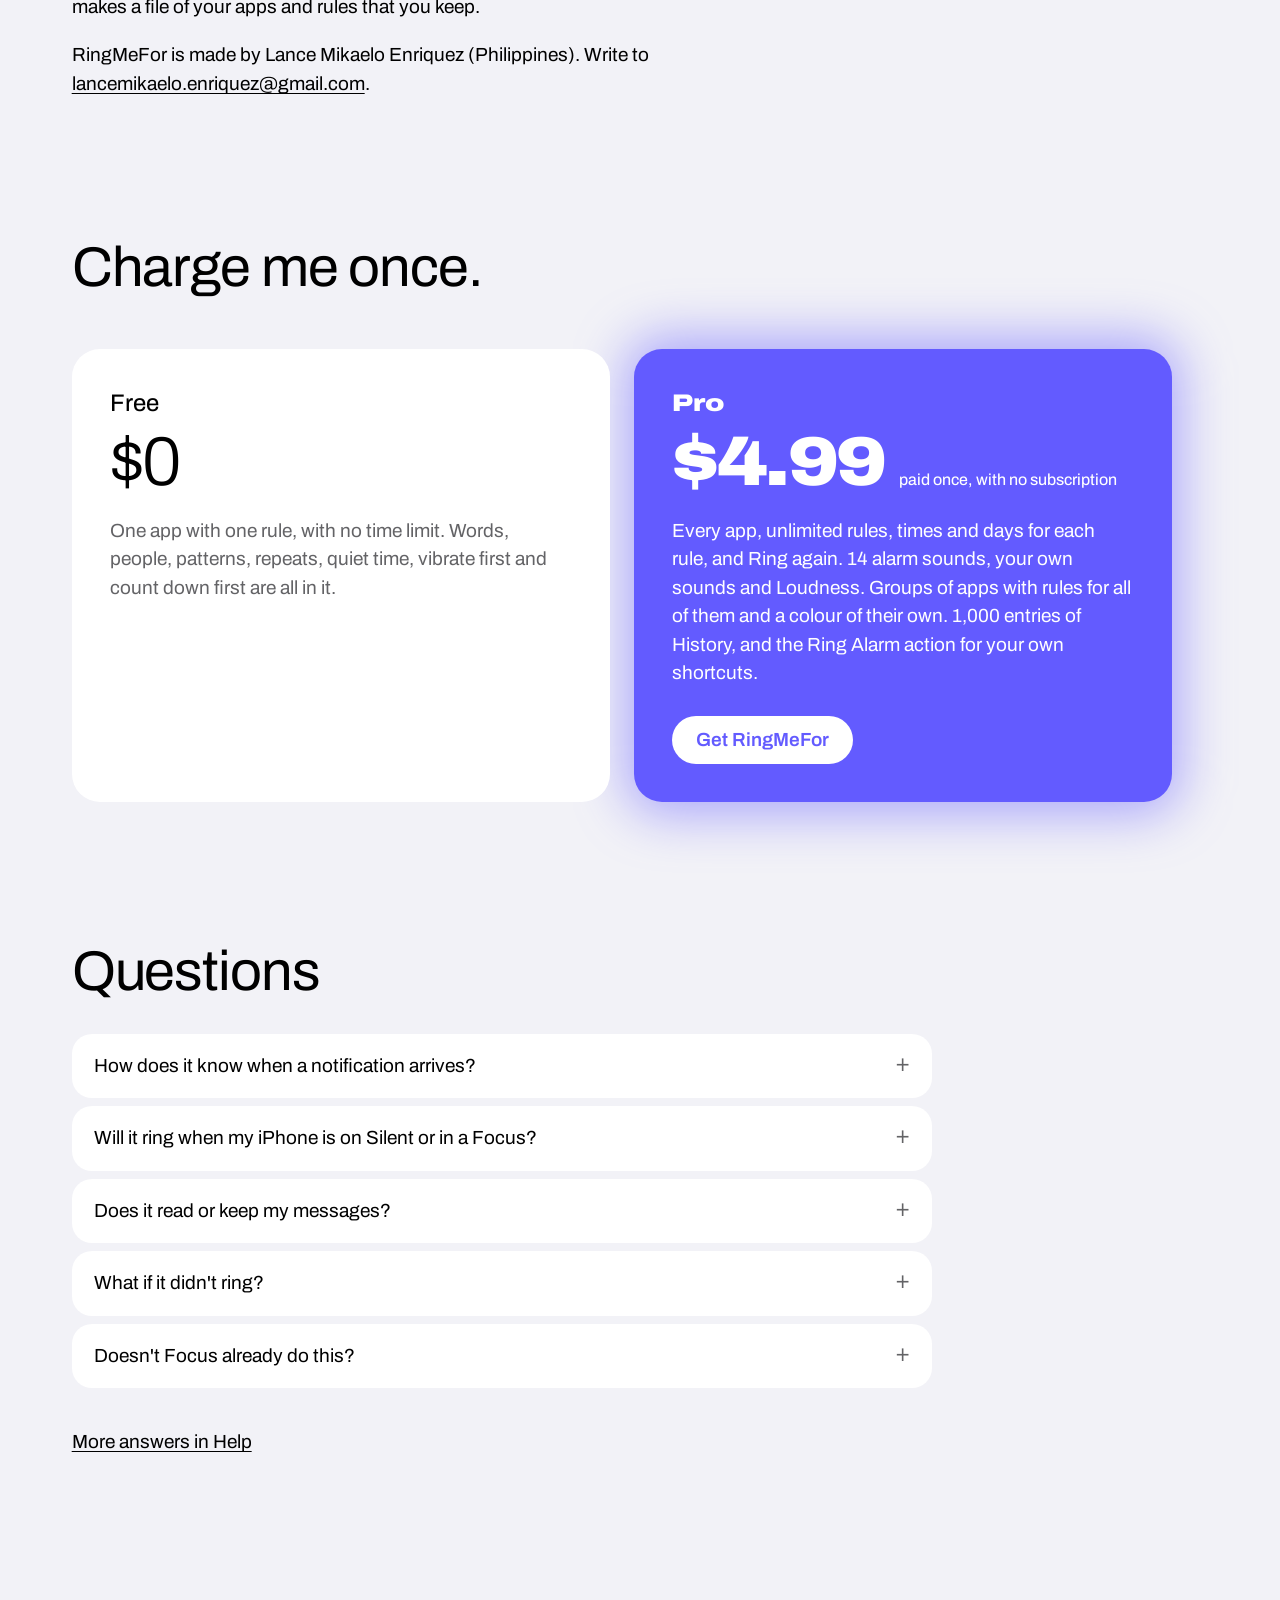
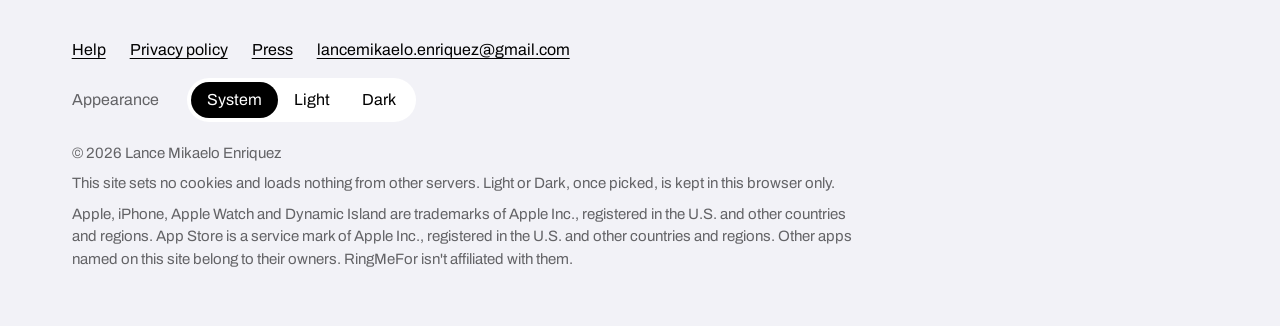
==== commit d82ce4fe: "New sample messages, reworded privacy and help lines, loudness in dB Co-Authored-By: Claude Opus 5.5" ====
--- a/index.html
+++ b/index.html
@@ -69,7 +69,7 @@
           <li class="slab static"><span class="tile">S</span><span class="app">Slack, #random</span><span class="note">stayed quiet</span><span class="msg">Anyone up for lunch?</span></li>
           <li class="slab static"><span class="tile">G</span><span class="app">Gmail</span><span class="note">stayed quiet</span><span class="msg">Weekly digest: your top stories</span></li>
           <li class="slab static"><span class="tile">O</span><span class="app">Outlook</span><span class="note">stayed quiet</span><span class="msg">Room booking confirmed</span></li>
-          <li class="slab static ringing"><span class="tile">S</span><span class="app">Slack, #incidents</span><span class="note"></span><span class="msg">Checkout outage, paging on call</span></li>
+          <li class="slab static ringing"><span class="tile">S</span><span class="app">Slack, #on-call</span><span class="note"></span><span class="msg">Database outage in eu-west</span></li>
         </ol>
         <div class="alarm-row" hidden>
           <button class="button stop" type="button">Stop</button>
@@ -137,16 +137,16 @@
       <li class="run"><span>9 more stayed quiet</span></li>
       <li class="rang"><p class="app">Calendar</p><time datetime="13:50">13:50</time><p class="msg">Board review starts in 10 minutes</p><p class="rule">Rang for your rule: Ring me for Calendar when it says “board”.</p></li>
       <li class="run"><span>36 more stayed quiet</span></li>
-      <li class="quiet"><time datetime="15:20">15:20</time><p><span class="app">Slack, #incidents</span> Staging is down for a deploy</p><span class="what">stayed quiet: outside the rule's hours</span></li>
+      <li class="quiet"><time datetime="15:20">15:20</time><p><span class="app">Slack, #on-call</span> Staging unreachable during the deploy</p><span class="what">stayed quiet: outside the rule's hours</span></li>
       <li class="run"><span>46 more stayed quiet</span></li>
       <li class="quiet"><time datetime="18:05">18:05</time><p><span class="app">Outlook</span> Room booking confirmed</p><span class="what">stayed quiet</span></li>
       <li class="run"><span>23 more stayed quiet</span></li>
-      <li class="rang"><p class="app">Slack, #incidents</p><time datetime="22:41">22:41</time><p class="msg">Checkout is down, paging on call</p><p class="rule">Rang for your rule: Ring me for Slack when it says “down”, on weeknights from 22:00 to <span class="nowrap">07:00.&nbsp;<span class="mark">Pro</span></span></p></li>
+      <li class="rang"><p class="app">Slack, #on-call</p><time datetime="22:41">22:41</time><p class="msg">Database unreachable</p><p class="rule">Rang for your rule: Ring me for Slack when it says “unreachable”, on weeknights from 22:00 to <span class="nowrap">07:00.&nbsp;<span class="mark">Pro</span></span></p></li>
       <li class="run"><span>6 more stayed quiet</span></li>
       <li class="night">
         <div class="night-inner">
           <div class="night-log">
-            <div class="ring"><p class="app">Slack, #incidents</p><time datetime="03:40">03:40</time><p class="msg">sev1: payments API is failing</p><p class="rule">Rang for your rule: Ring me for Slack when it says “sev1”, and ring again if I sleep through <span class="nowrap">it.&nbsp;<span class="mark">Pro</span></span></p></div>
+            <div class="ring"><p class="app">Slack, #on-call</p><time datetime="03:40">03:40</time><p class="msg">P1 error rate at 30%</p><p class="rule">Rang for your rule: Ring me for Slack when it says “P1”, and ring again if I sleep through <span class="nowrap">it.&nbsp;<span class="mark">Pro</span></span></p></div>
             <div class="again"><time datetime="03:42">03:42</time><p>Rang again. Stopped at 03:43.</p></div>
           </div>
           <figure class="capture">
@@ -180,7 +180,7 @@
 
     <ol class="path" aria-label="A notification's path">
       <li class="path-start">
-        <span class="slab mini"><span class="tile">S</span><span class="app">Slack, #incidents</span><span class="note"></span><span class="msg">Checkout outage, paging on call</span></span>
+        <span class="slab mini"><span class="tile">S</span><span class="app">Slack, #on-call</span><span class="note"></span><span class="msg">Database outage in eu-west</span></span>
         <span class="path-label">A notification arrives</span>
       </li>
       <li><span class="path-label">Shortcuts hands it to RingMeFor</span></li>
@@ -280,7 +280,7 @@
   </div>
 </footer>
 
-<script src="home.js?v=1542464e" defer></script>
+<script src="home.js?v=845a2ab3" defer></script>
 <script src="tour.js?v=32f6e0aa" defer></script>
 <script src="scroll.js?v=4484f1fb" defer></script>
 <script src="theme.js?v=ffcca006" defer></script>
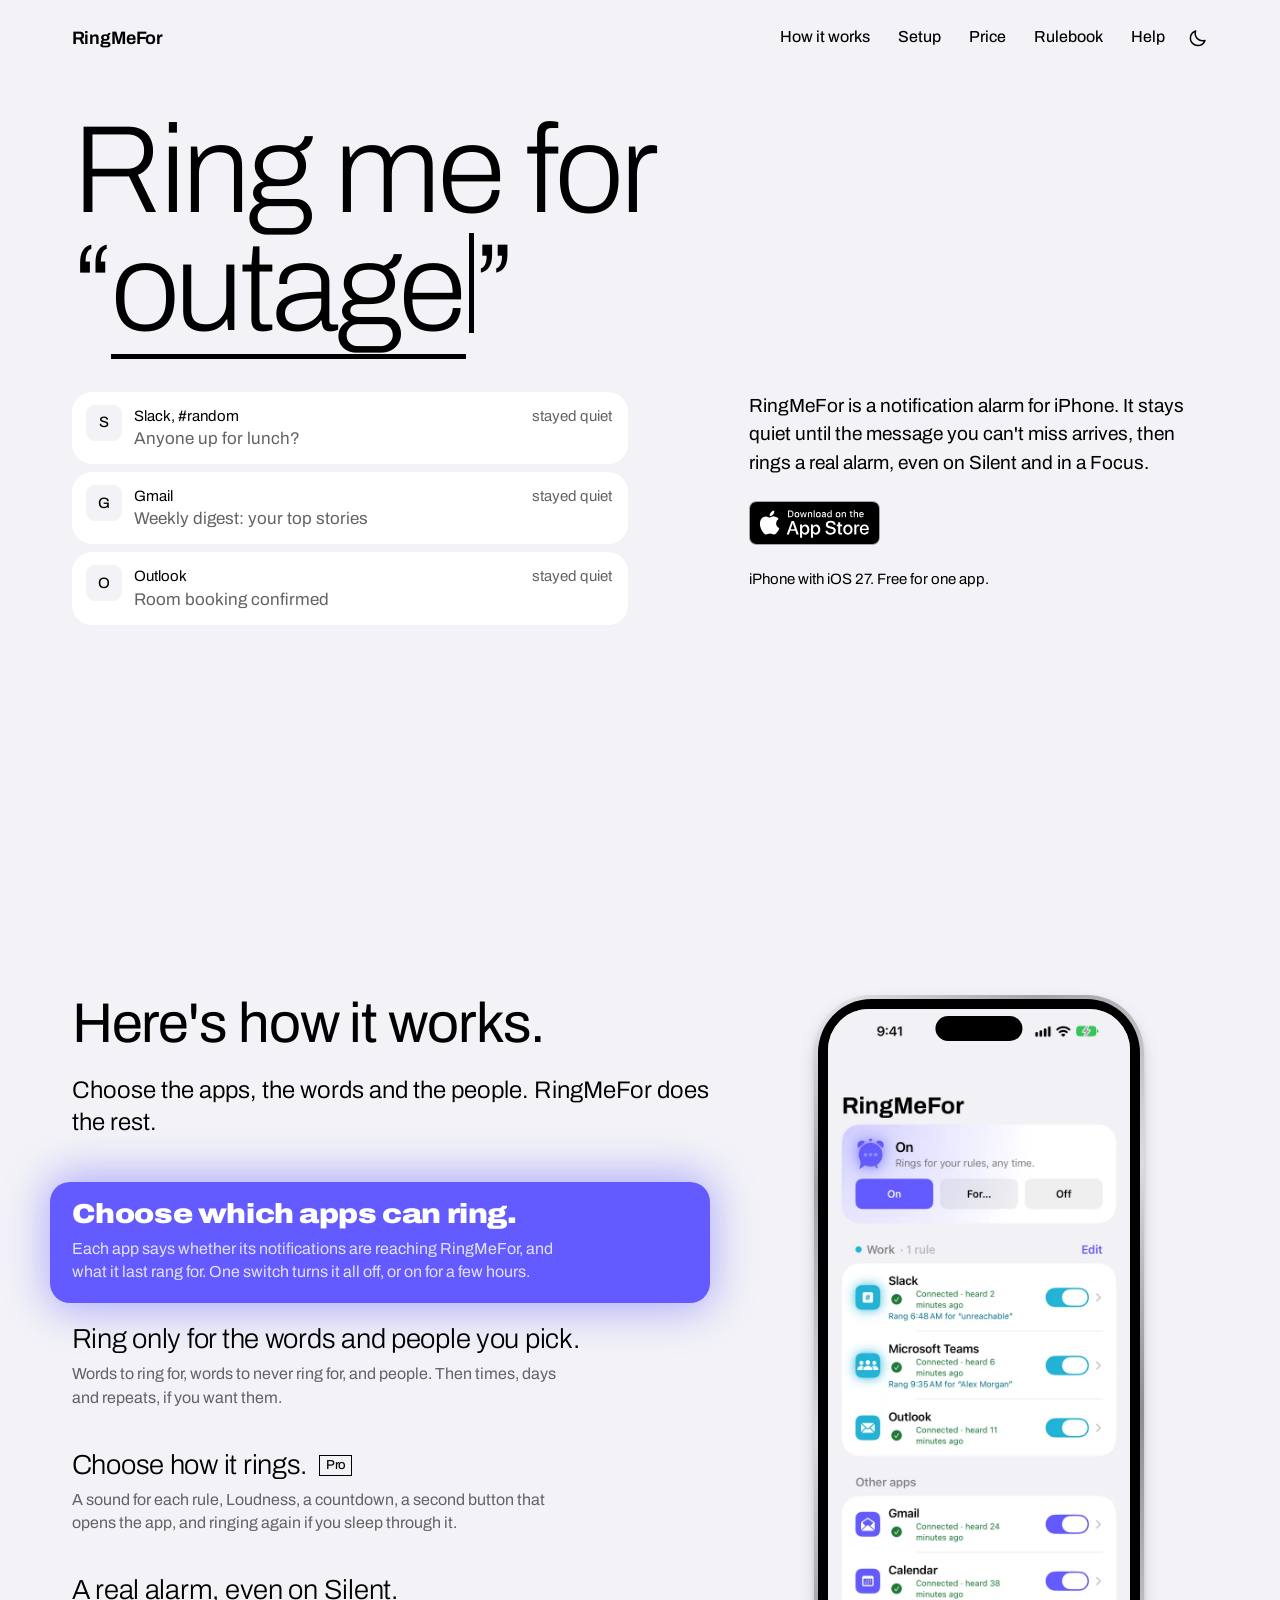
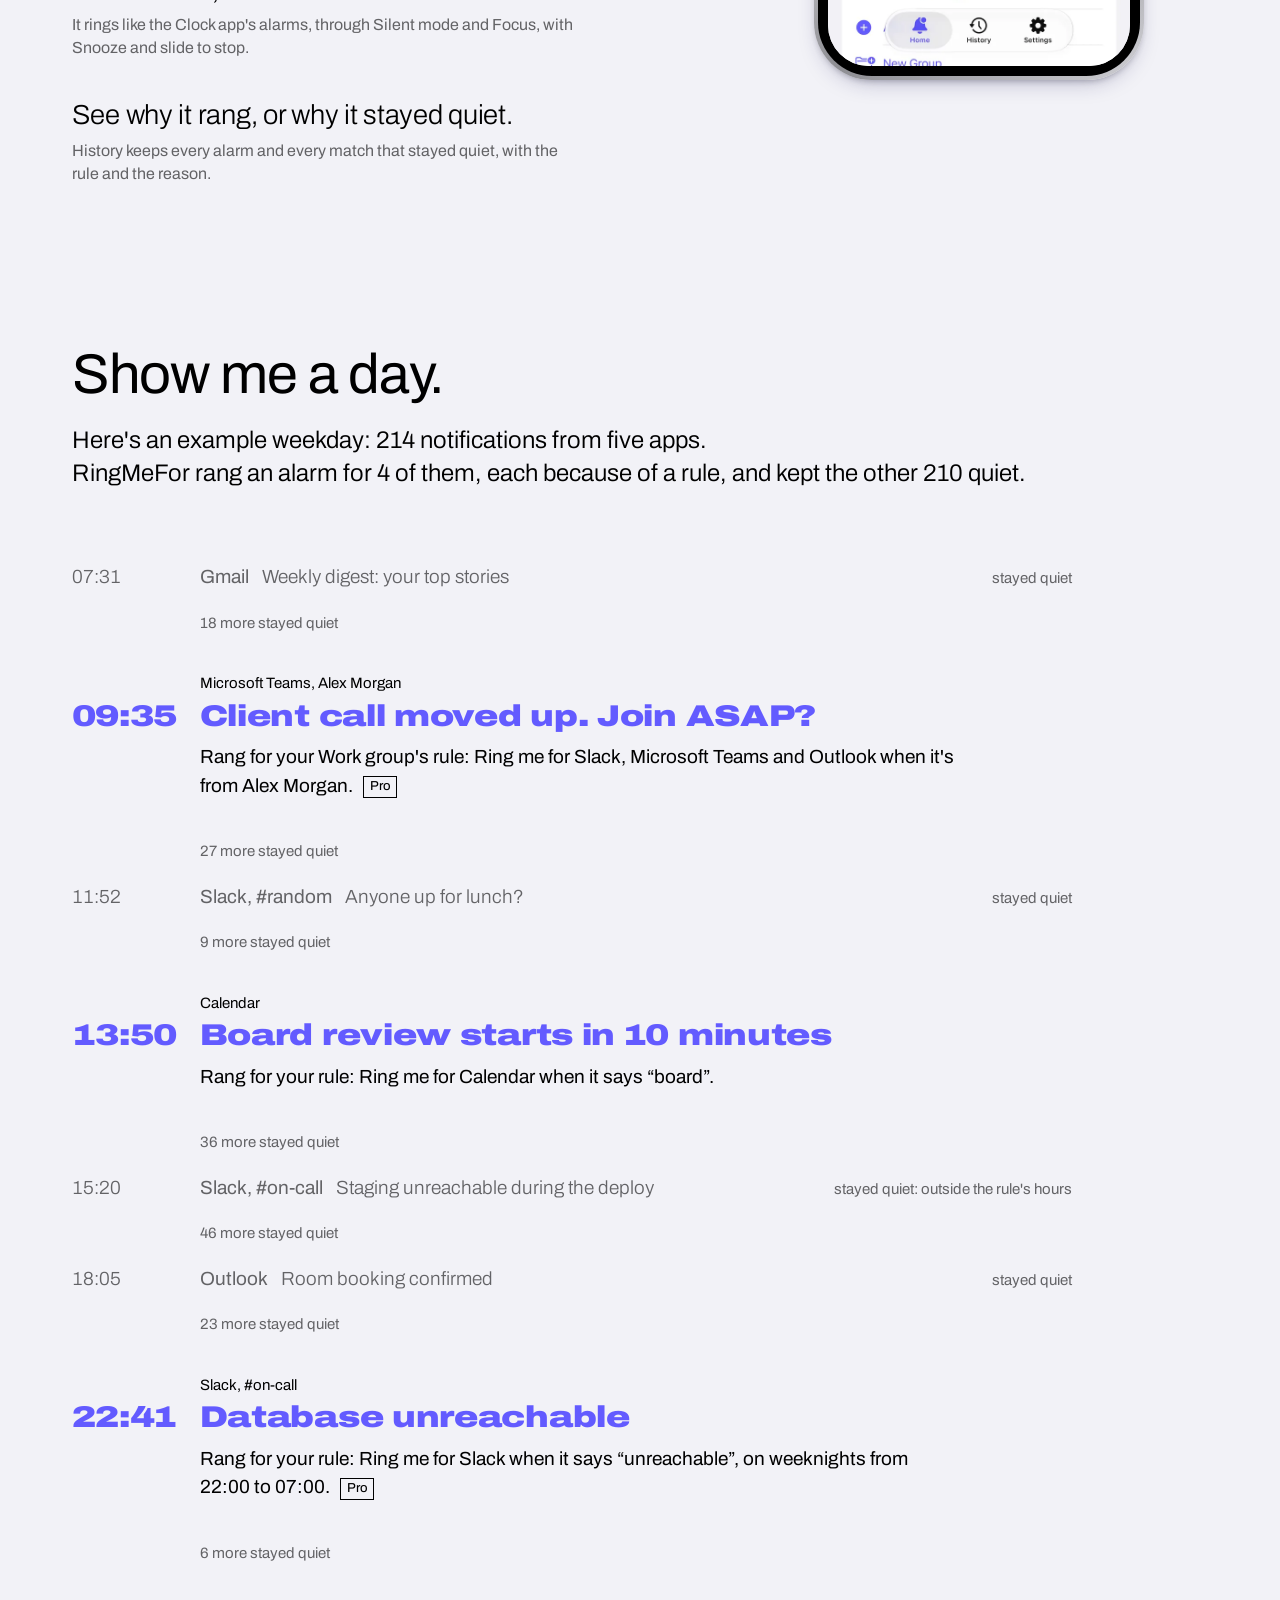
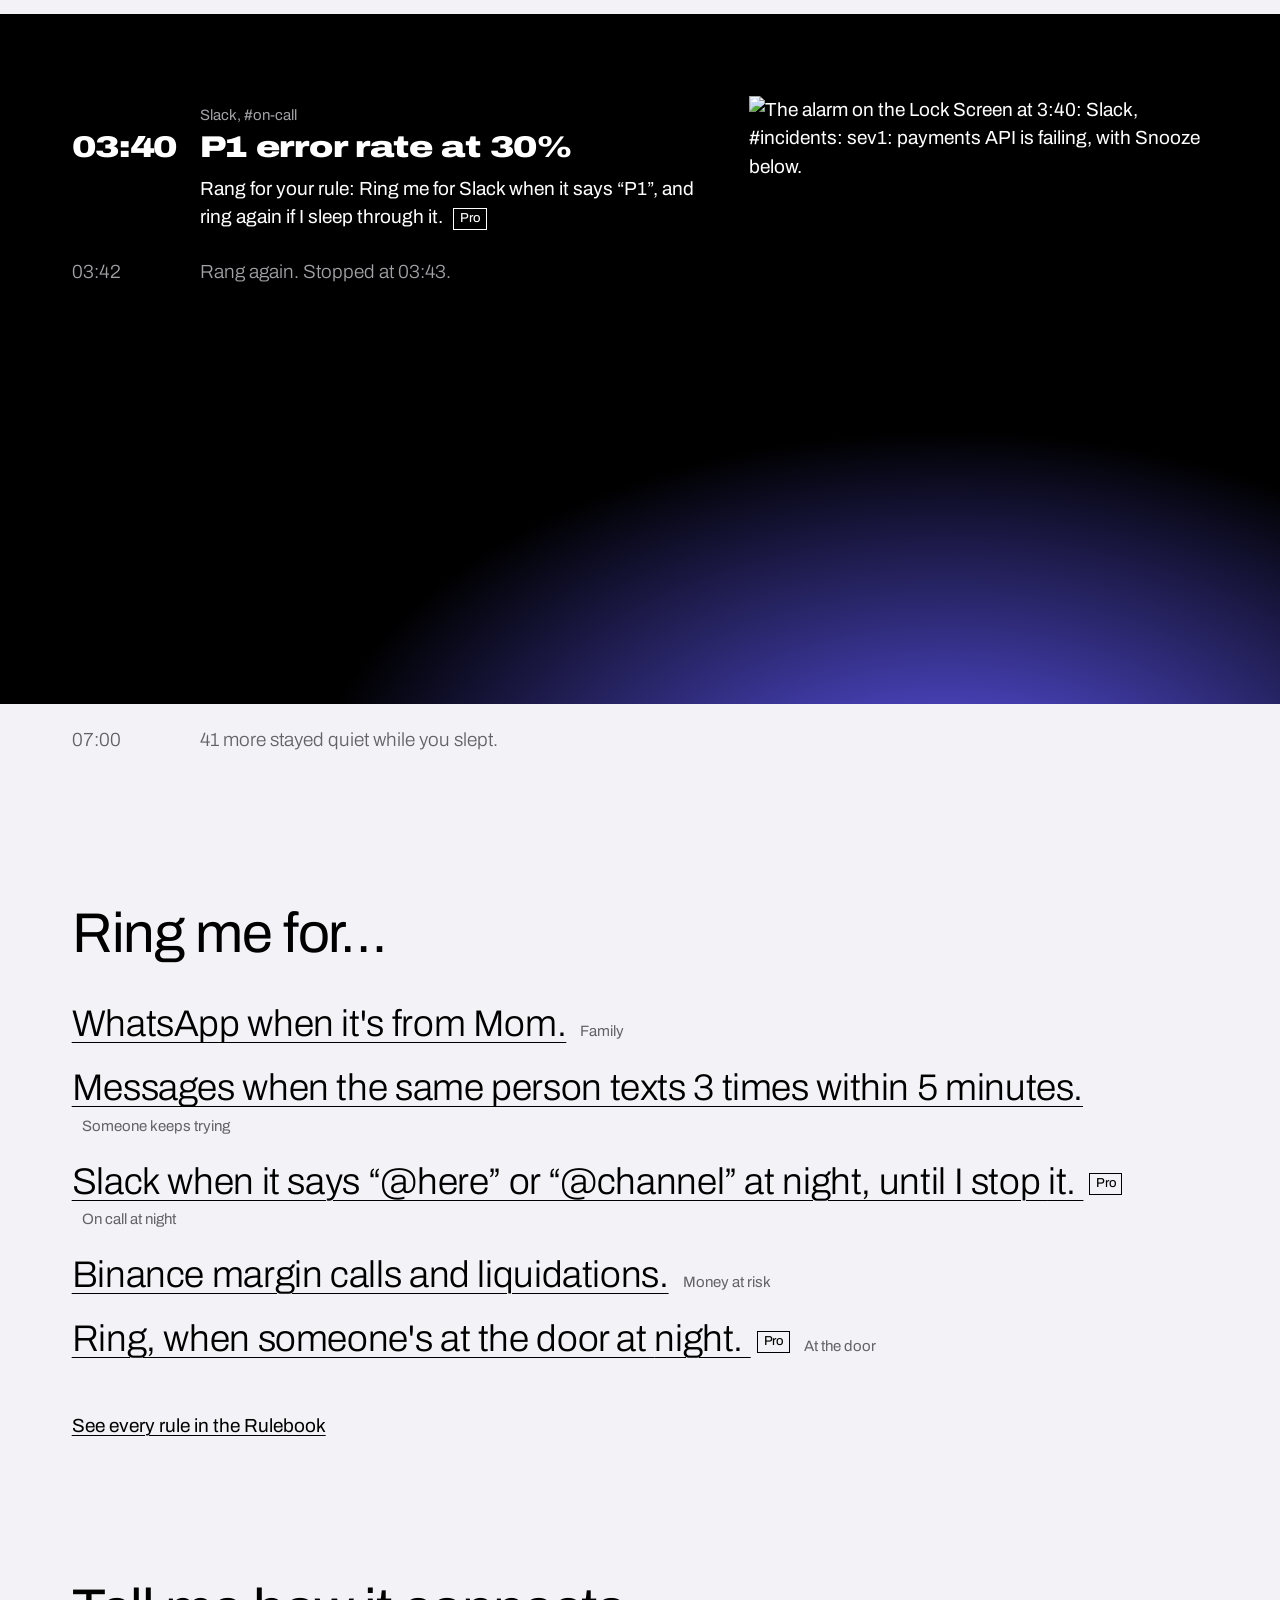
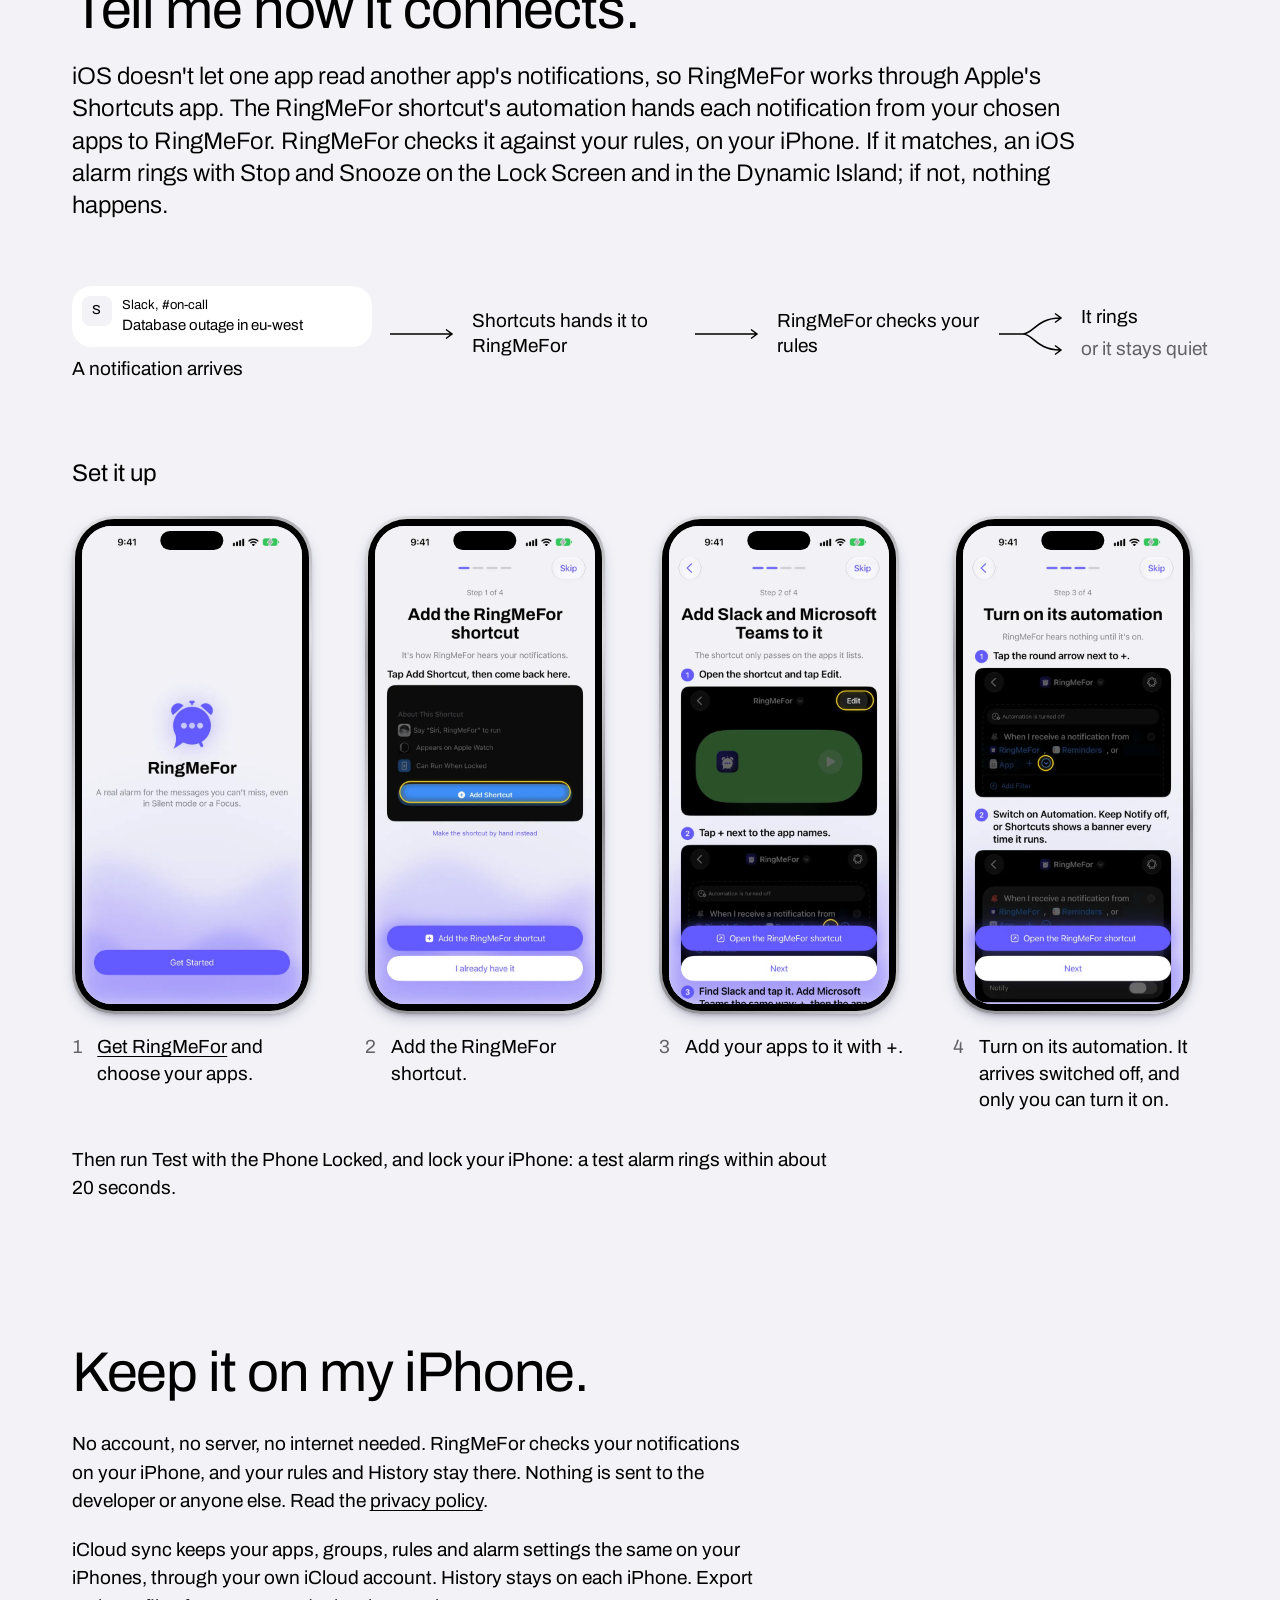
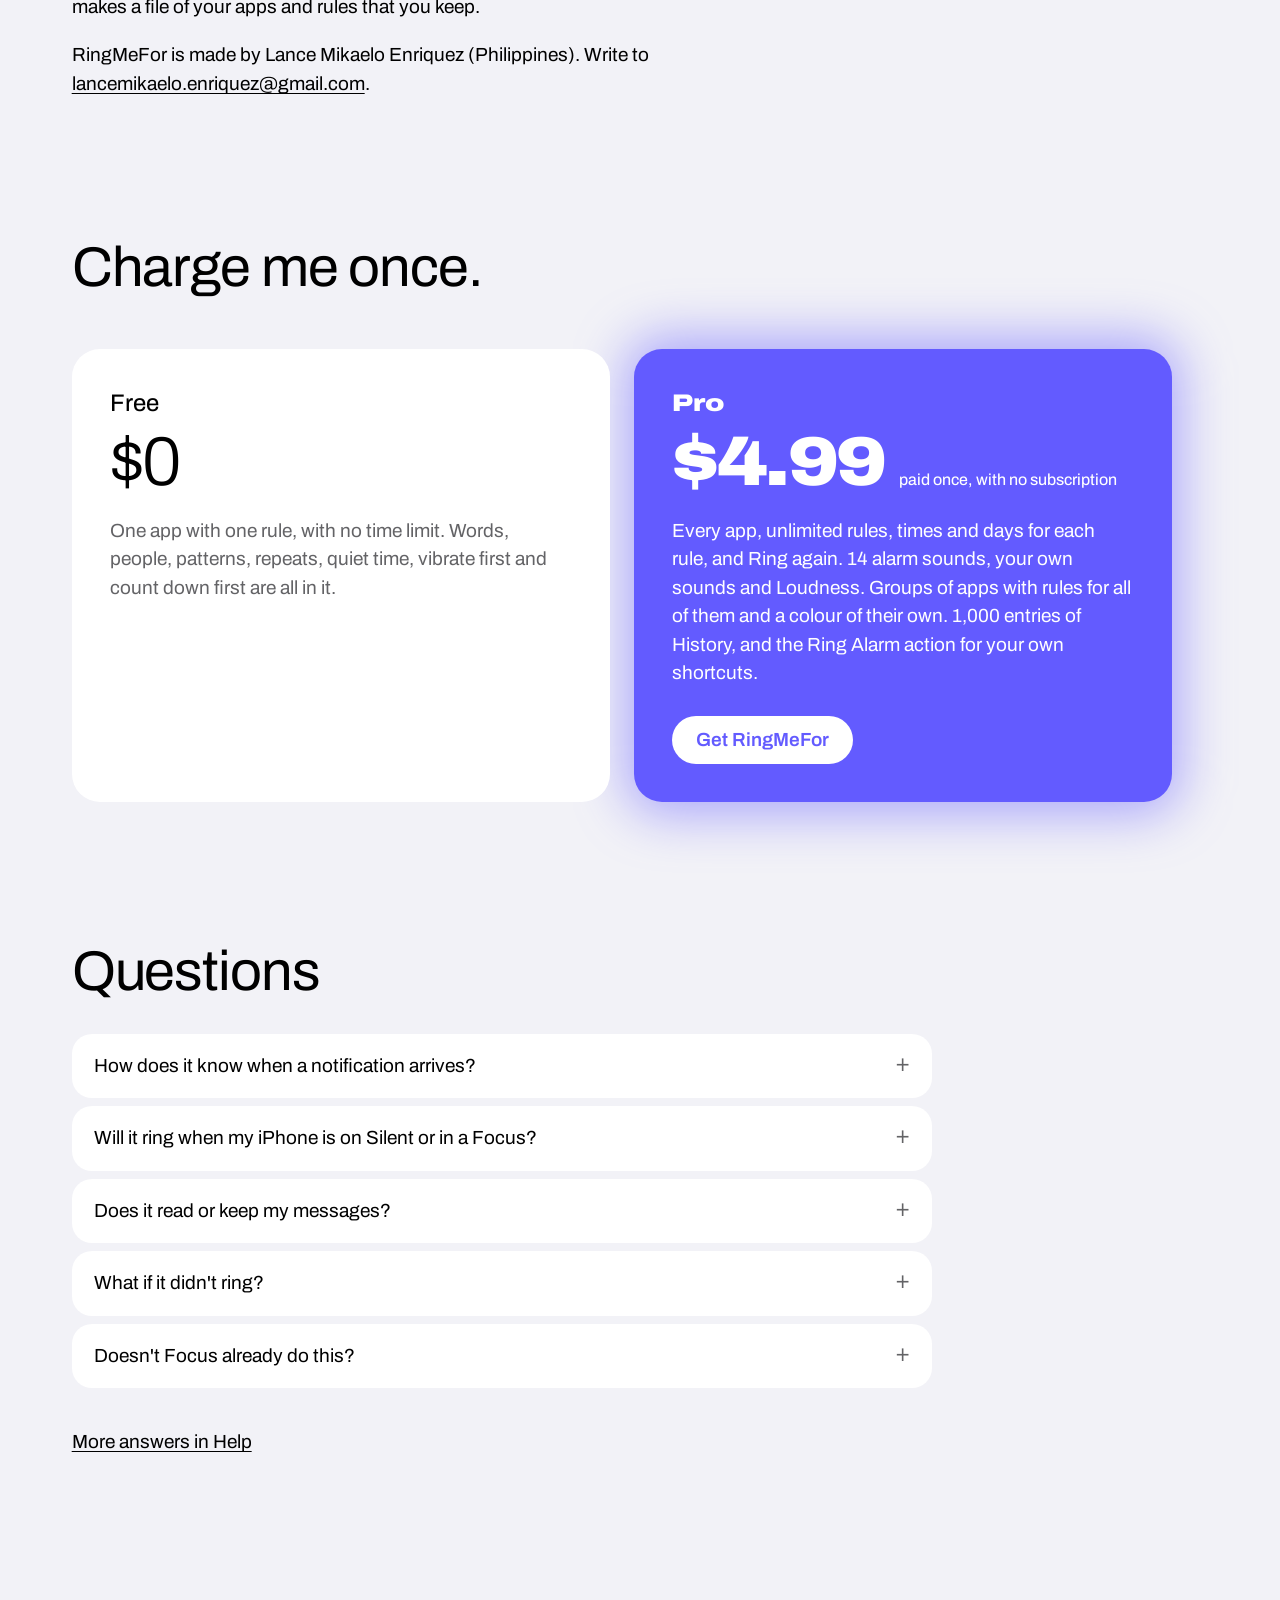
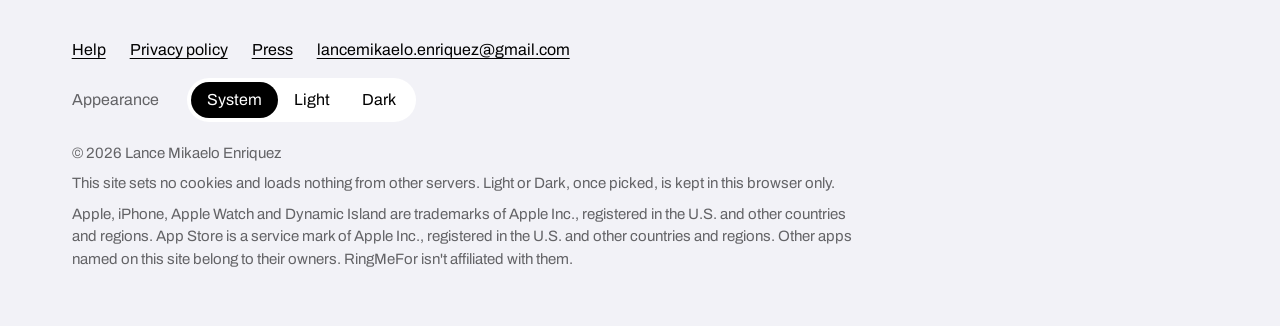
==== commit a0fff626: "Home page: new app screenshots with the new sample data Co-Authored-By: Claude Opus 5.5 <noreply@ant" ====
--- a/index.html
+++ b/index.html
@@ -102,11 +102,11 @@
         </li>
         <li>
           <button class="tour-item" type="button" aria-pressed="false" data-shot="1"><span class="tour-ask">Ring only for the words and people you pick.</span><span class="tour-more">Words to ring for, words to never ring for, and people. Then times, days and repeats, if you want them.</span><span class="tour-time" aria-hidden="true"></span></button>
-          <figure class="phone tour-mini"><div class="phone-edge"><div class="phone-glass"><div class="phone-screen"><img src="images/app/rule.webp" width="660" height="1434" alt="A rule called Incidents that rings for certain words, outage, sev1, down and @here, or for messages from Priya Shah." loading="lazy" decoding="async"></div><span class="phone-island" aria-hidden="true"></span></div></div></figure>
+          <figure class="phone tour-mini"><div class="phone-edge"><div class="phone-glass"><div class="phone-screen"><img src="images/app/rule.webp" width="660" height="1434" alt="A rule called On call that rings for certain words, outage, P1, unreachable and @channel, or for messages from Nadia Brooks." loading="lazy" decoding="async"></div><span class="phone-island" aria-hidden="true"></span></div></div></figure>
         </li>
         <li>
           <button class="tour-item" type="button" aria-pressed="false" data-shot="2"><span class="tour-ask">Choose how it rings.&nbsp;<span class="mark">Pro</span></span><span class="tour-more">A sound for each rule, Loudness, a countdown, a second button that opens the app, and ringing again if you sleep through it.</span><span class="tour-time" aria-hidden="true"></span></button>
-          <figure class="phone tour-mini"><div class="phone-edge"><div class="phone-glass"><div class="phone-screen"><img src="images/app/rule-alarm.webp" width="660" height="1434" alt="The rule's alarm settings: the Reactor sound, Louder, a second button that opens Slack, and Ring again every 2 minutes." loading="lazy" decoding="async"></div><span class="phone-island" aria-hidden="true"></span></div></div></figure>
+          <figure class="phone tour-mini"><div class="phone-edge"><div class="phone-glass"><div class="phone-screen"><img src="images/app/rule-alarm.webp" width="660" height="1434" alt="The rule's alarm settings: the Reactor sound, 8 dB louder, a second button that opens Slack, and Ring again every 2 minutes." loading="lazy" decoding="async"></div><span class="phone-island" aria-hidden="true"></span></div></div></figure>
         </li>
         <li>
           <button class="tour-item" type="button" aria-pressed="false" data-shot="3"><span class="tour-ask">A real alarm, even on Silent.</span><span class="tour-more">It rings like the Clock app's alarms, through Silent mode and Focus, with Snooze and slide to stop.</span><span class="tour-time" aria-hidden="true"></span></button>
@@ -114,11 +114,11 @@
         </li>
         <li>
           <button class="tour-item" type="button" aria-pressed="false" data-shot="4"><span class="tour-ask">See why it rang, or why it stayed quiet.</span><span class="tour-more">History keeps every alarm and every match that stayed quiet, with the rule and the reason.</span><span class="tour-time" aria-hidden="true"></span></button>
-          <figure class="phone tour-mini"><div class="phone-edge"><div class="phone-glass"><div class="phone-screen"><img src="images/app/history.webp" width="660" height="1434" alt="History: this week, 5 alarms from 1,748 notifications. Microsoft Teams from Alex Morgan and Slack #incidents rang today, each with the rule it matched." loading="lazy" decoding="async"></div><span class="phone-island" aria-hidden="true"></span></div></div></figure>
+          <figure class="phone tour-mini"><div class="phone-edge"><div class="phone-glass"><div class="phone-screen"><img src="images/app/history.webp" width="660" height="1434" alt="History: this week, 5 alarms from 1,748 notifications. Microsoft Teams from Alex Morgan and Slack #on-call rang, each with the rule it matched." loading="lazy" decoding="async"></div><span class="phone-island" aria-hidden="true"></span></div></div></figure>
         </li>
       </ol>
       </div>
-      <figure class="phone tour-phone"><div class="phone-edge"><div class="phone-glass"><div class="phone-screen"><img class="is-on" src="images/app/home.webp" width="660" height="1434" alt="RingMeFor's Home screen: On, a Work group with Slack, Microsoft Teams and Outlook, each connected and showing what it last rang for, then Gmail and Calendar." decoding="async"><img src="images/app/rule.webp" width="660" height="1434" alt="A rule called Incidents that rings for certain words, outage, sev1, down and @here, or for messages from Priya Shah." loading="lazy" decoding="async"><img src="images/app/rule-alarm.webp" width="660" height="1434" alt="The rule's alarm settings: the Reactor sound, Louder, a second button that opens Slack, and Ring again every 2 minutes." loading="lazy" decoding="async"><img data-island="off" src="images/app/alarm-0648.webp" width="660" height="1434" alt="The alarm on the Lock Screen at 6:48: Slack, #incidents: Checkout is down, with Snooze and slide to stop." loading="lazy" decoding="async"><img src="images/app/history.webp" width="660" height="1434" alt="History: this week, 5 alarms from 1,748 notifications. Microsoft Teams from Alex Morgan and Slack #incidents rang today, each with the rule it matched." loading="lazy" decoding="async"></div><span class="phone-island" aria-hidden="true"></span></div></div></figure>
+      <figure class="phone tour-phone"><div class="phone-edge"><div class="phone-glass"><div class="phone-screen"><img class="is-on" src="images/app/home.webp" width="660" height="1434" alt="RingMeFor's Home screen: On, a Work group with Slack, Microsoft Teams and Outlook, each connected and showing what it last rang for, then Gmail and Calendar." decoding="async"><img src="images/app/rule.webp" width="660" height="1434" alt="A rule called On call that rings for certain words, outage, P1, unreachable and @channel, or for messages from Nadia Brooks." loading="lazy" decoding="async"><img src="images/app/rule-alarm.webp" width="660" height="1434" alt="The rule's alarm settings: the Reactor sound, 8 dB louder, a second button that opens Slack, and Ring again every 2 minutes." loading="lazy" decoding="async"><img data-island="off" src="images/app/alarm-0648.webp" width="660" height="1434" alt="The alarm on the Lock Screen at 6:48: Slack, #incidents: Checkout is down, with Snooze and slide to stop." loading="lazy" decoding="async"><img src="images/app/history.webp" width="660" height="1434" alt="History: this week, 5 alarms from 1,748 notifications. Microsoft Teams from Alex Morgan and Slack #on-call rang, each with the rule it matched." loading="lazy" decoding="async"></div><span class="phone-island" aria-hidden="true"></span></div></div></figure>
     </div>
   </div>
 </section>
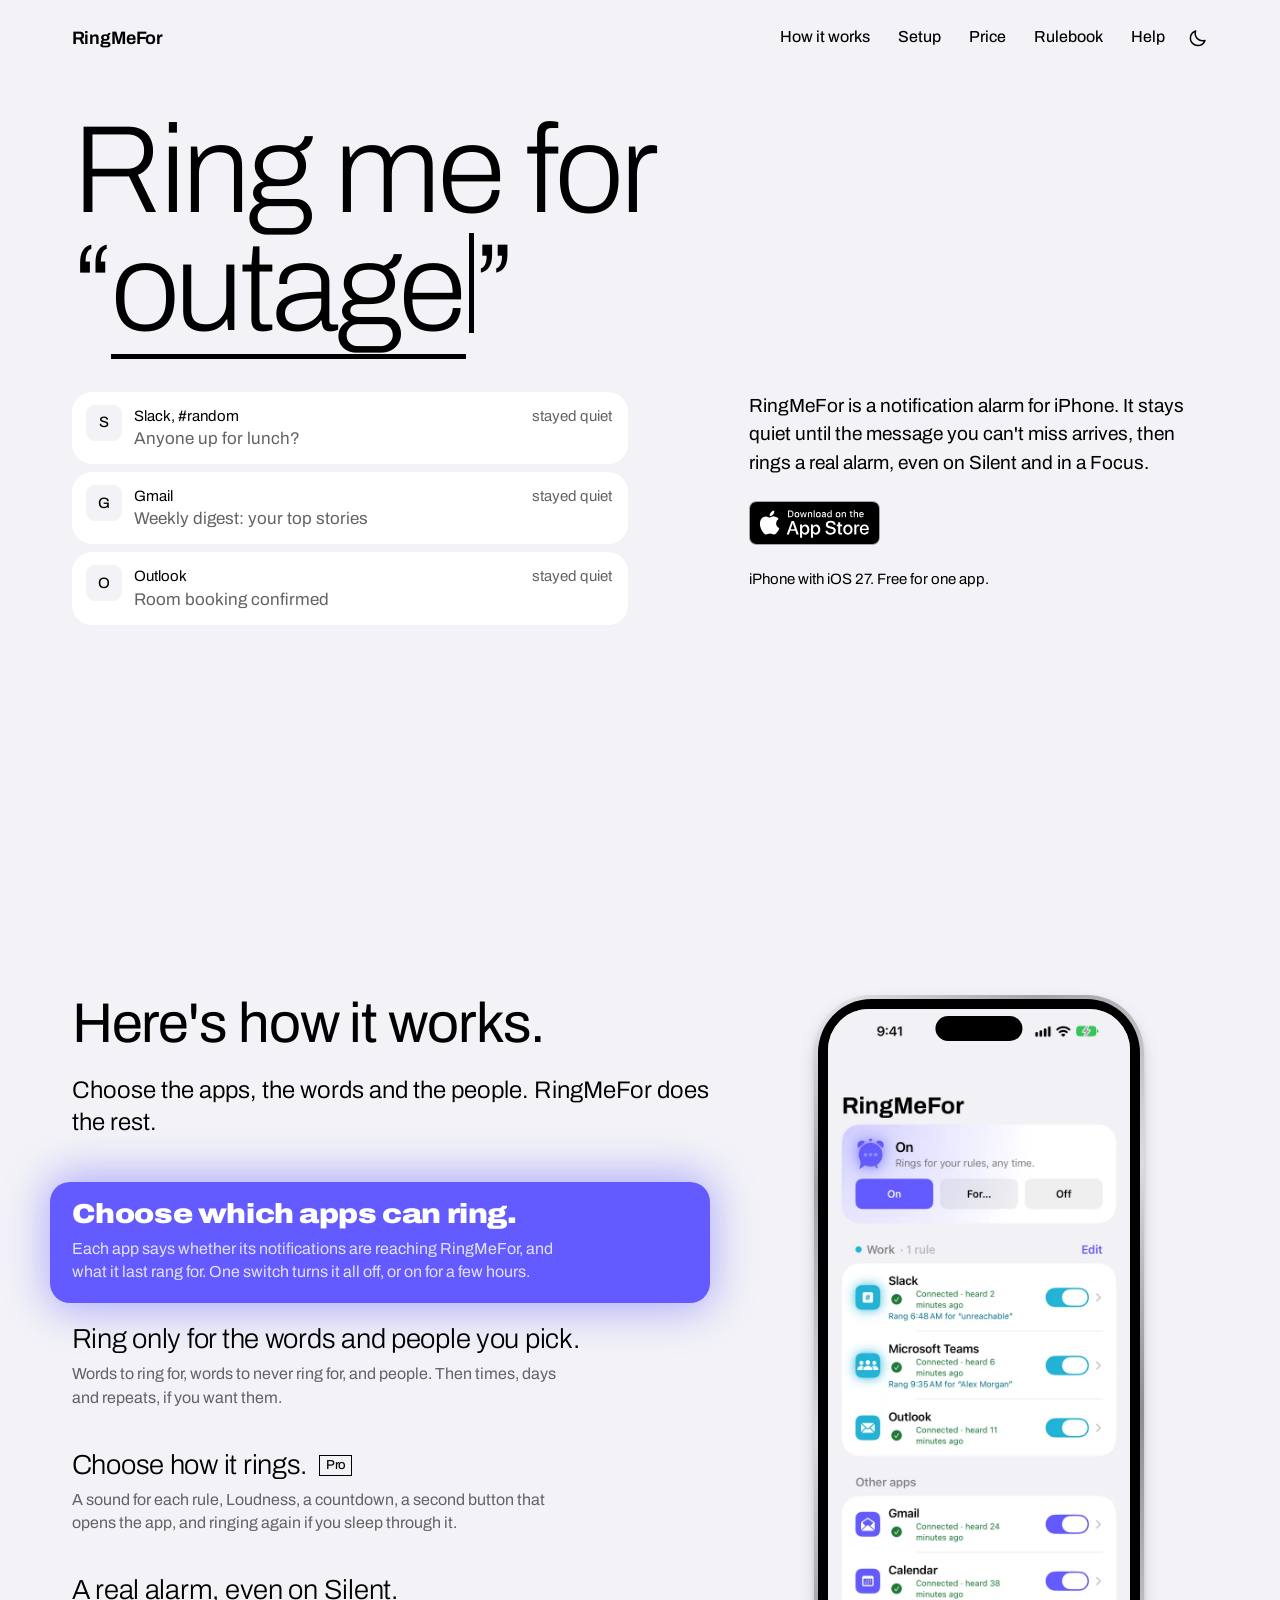
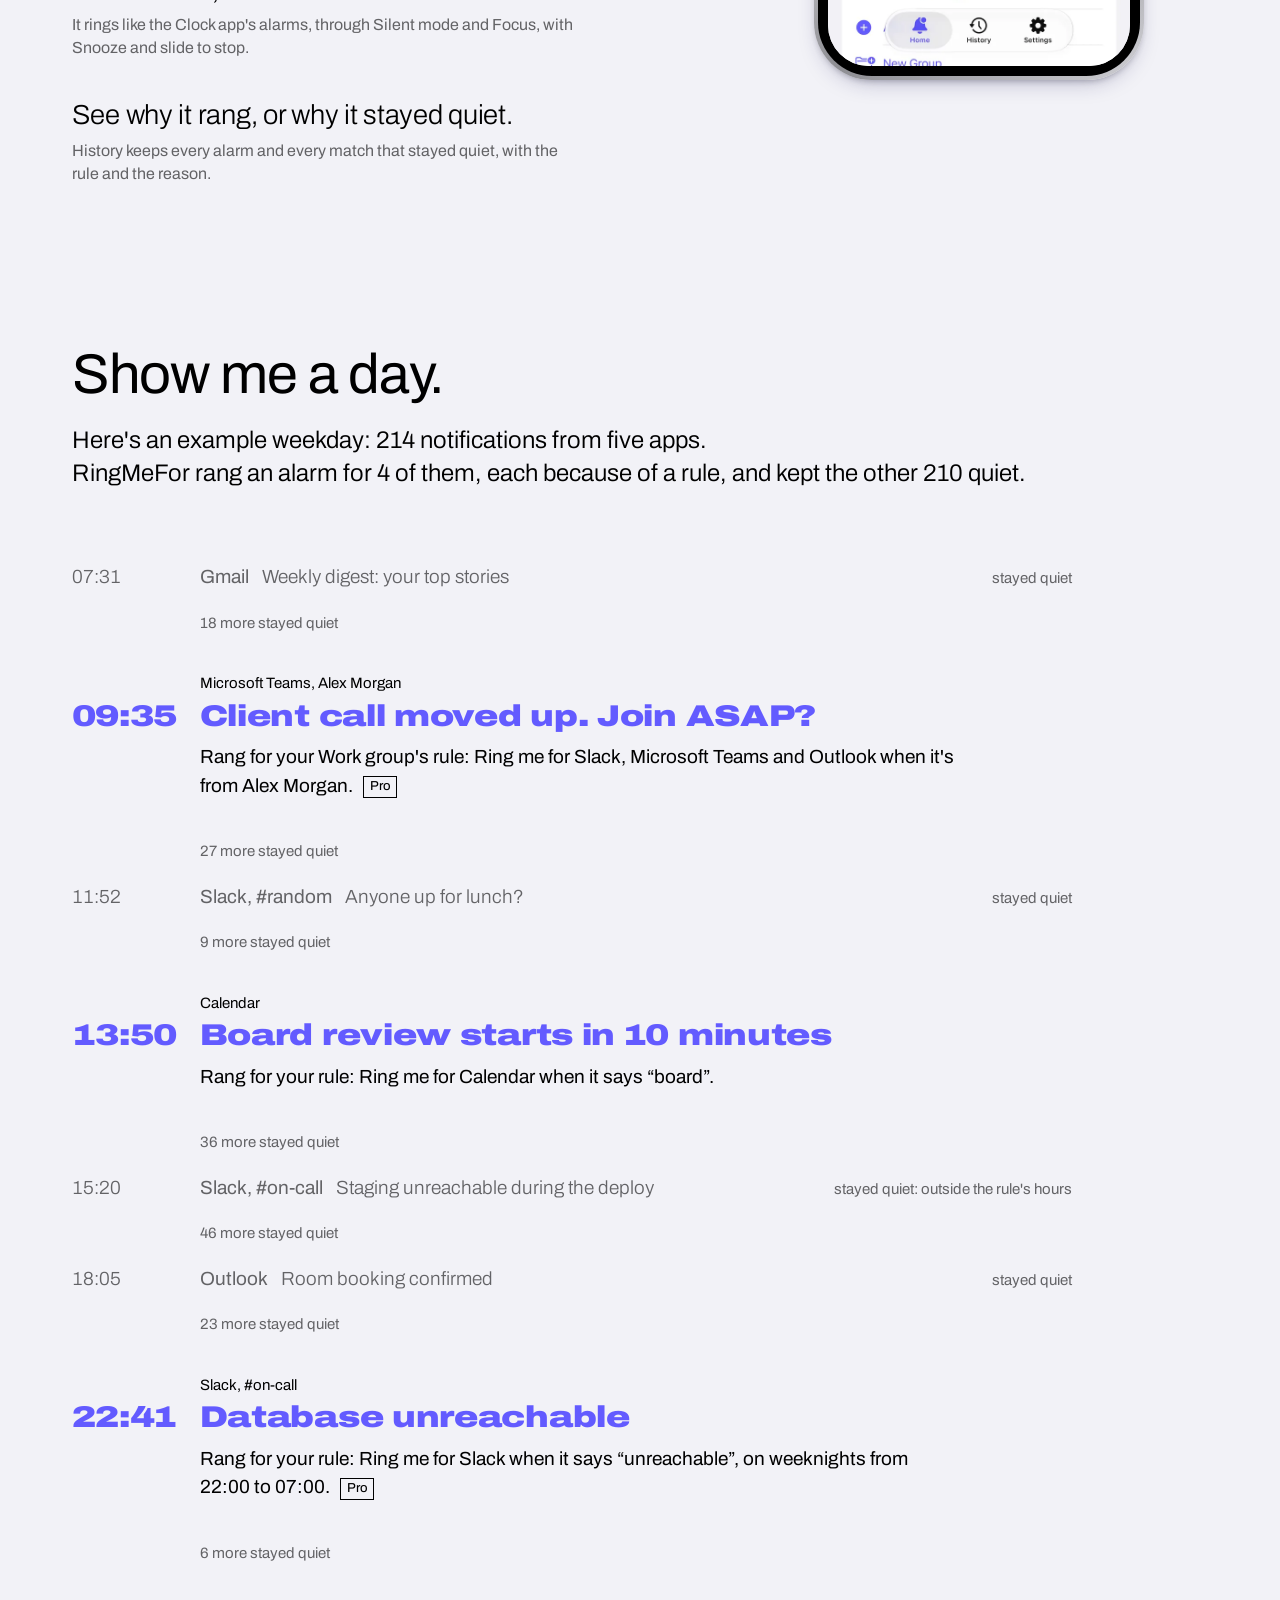
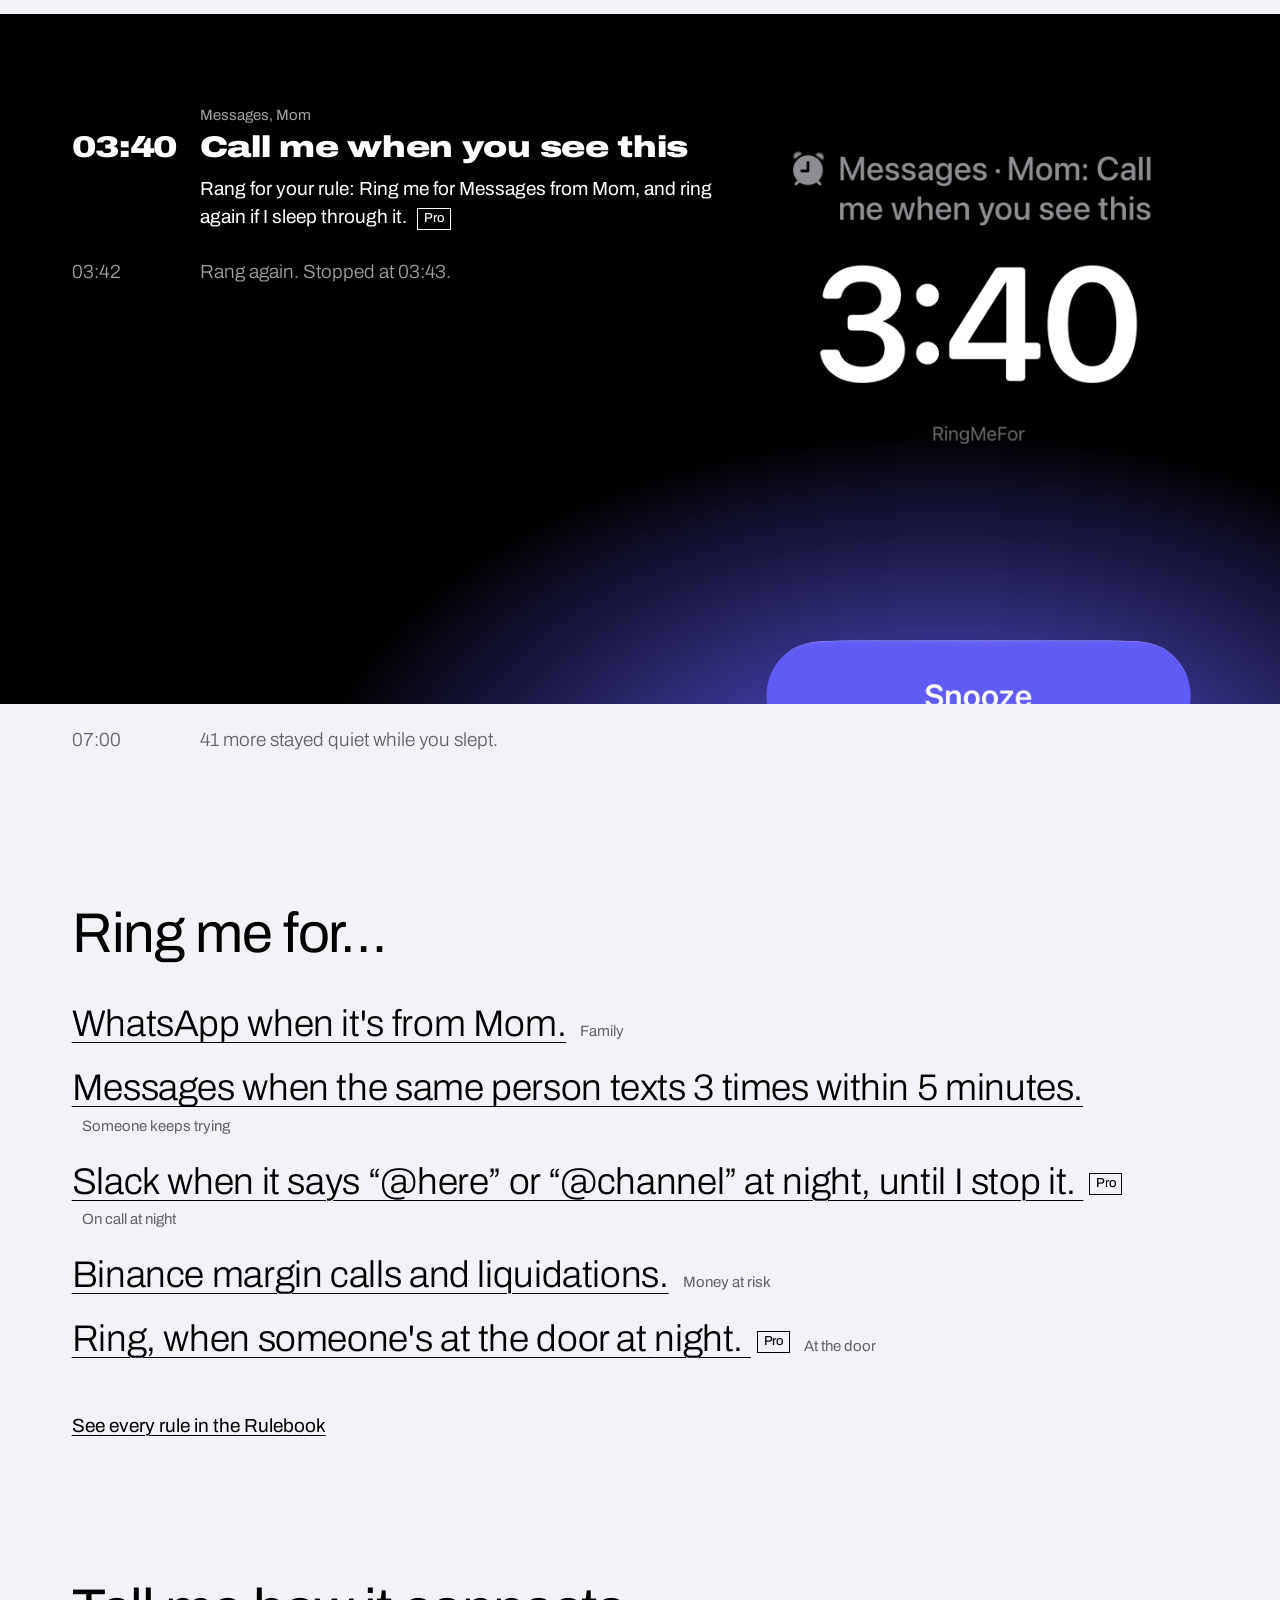
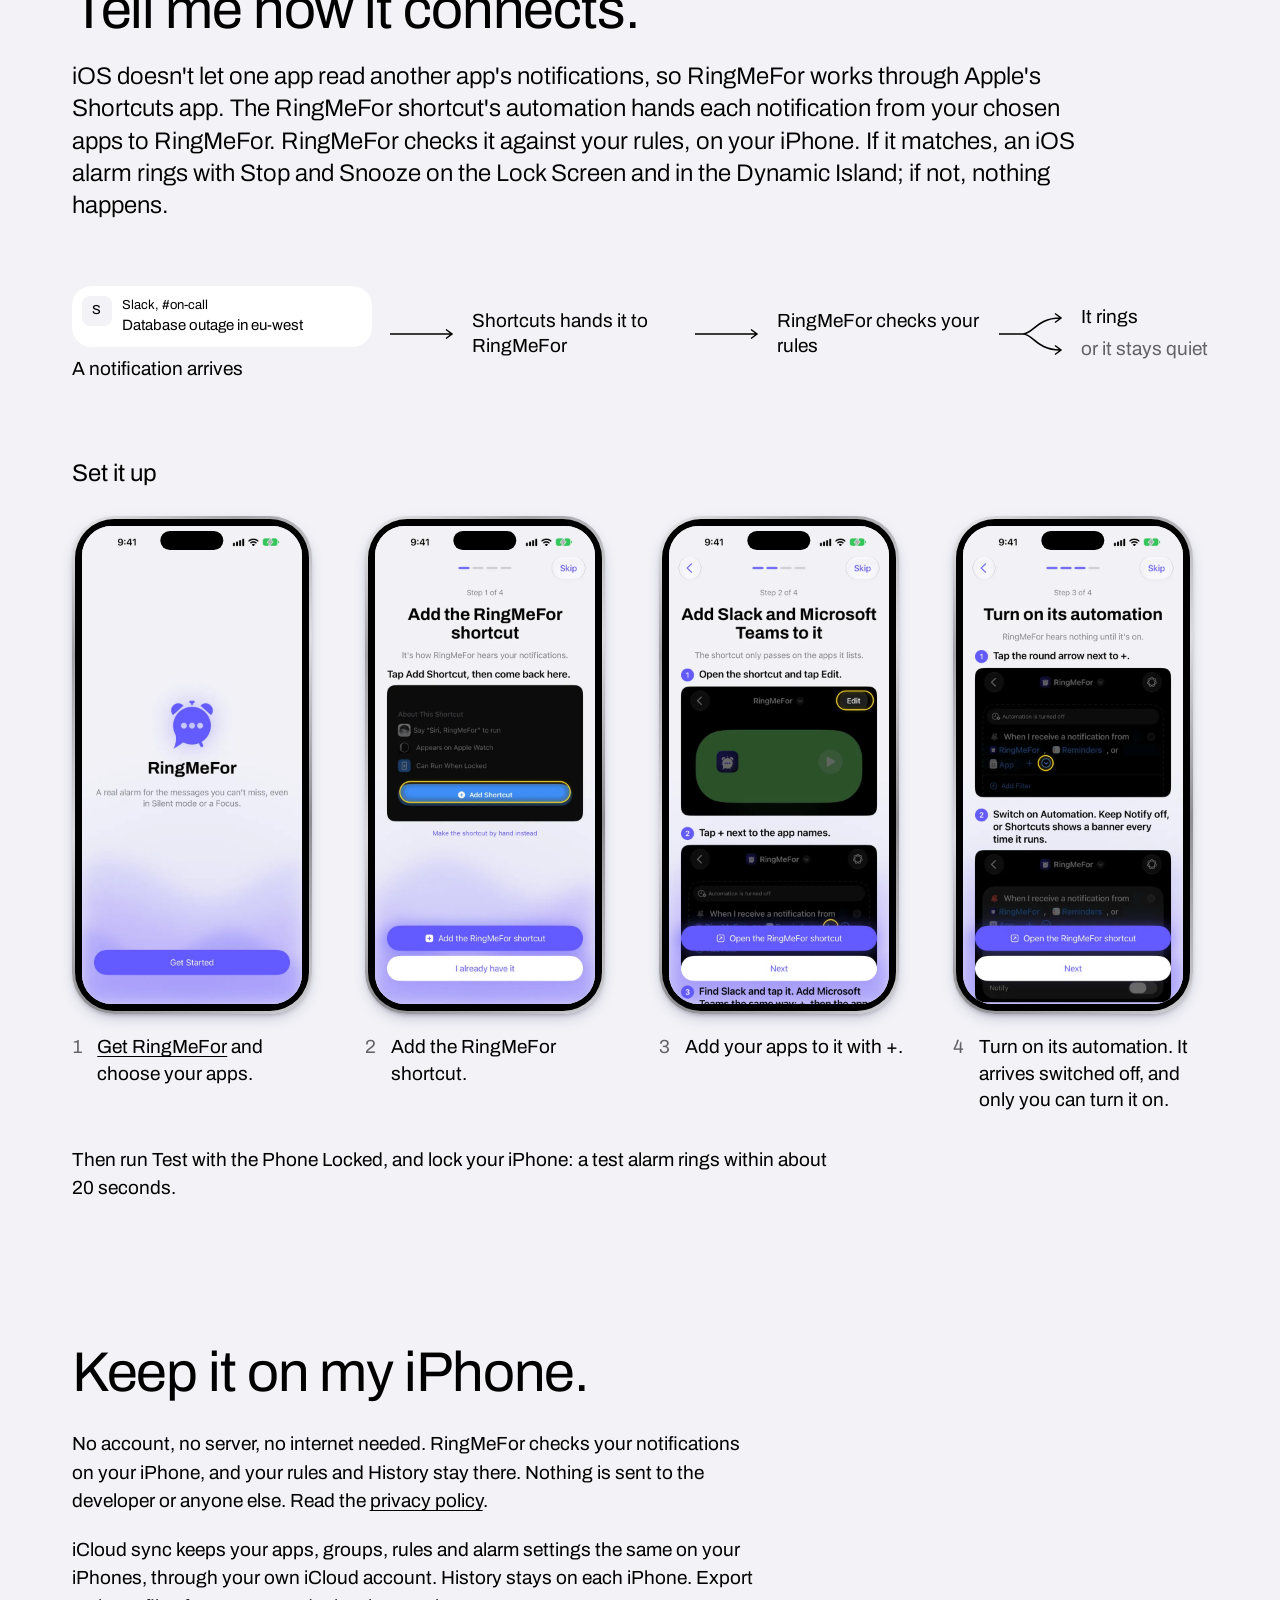
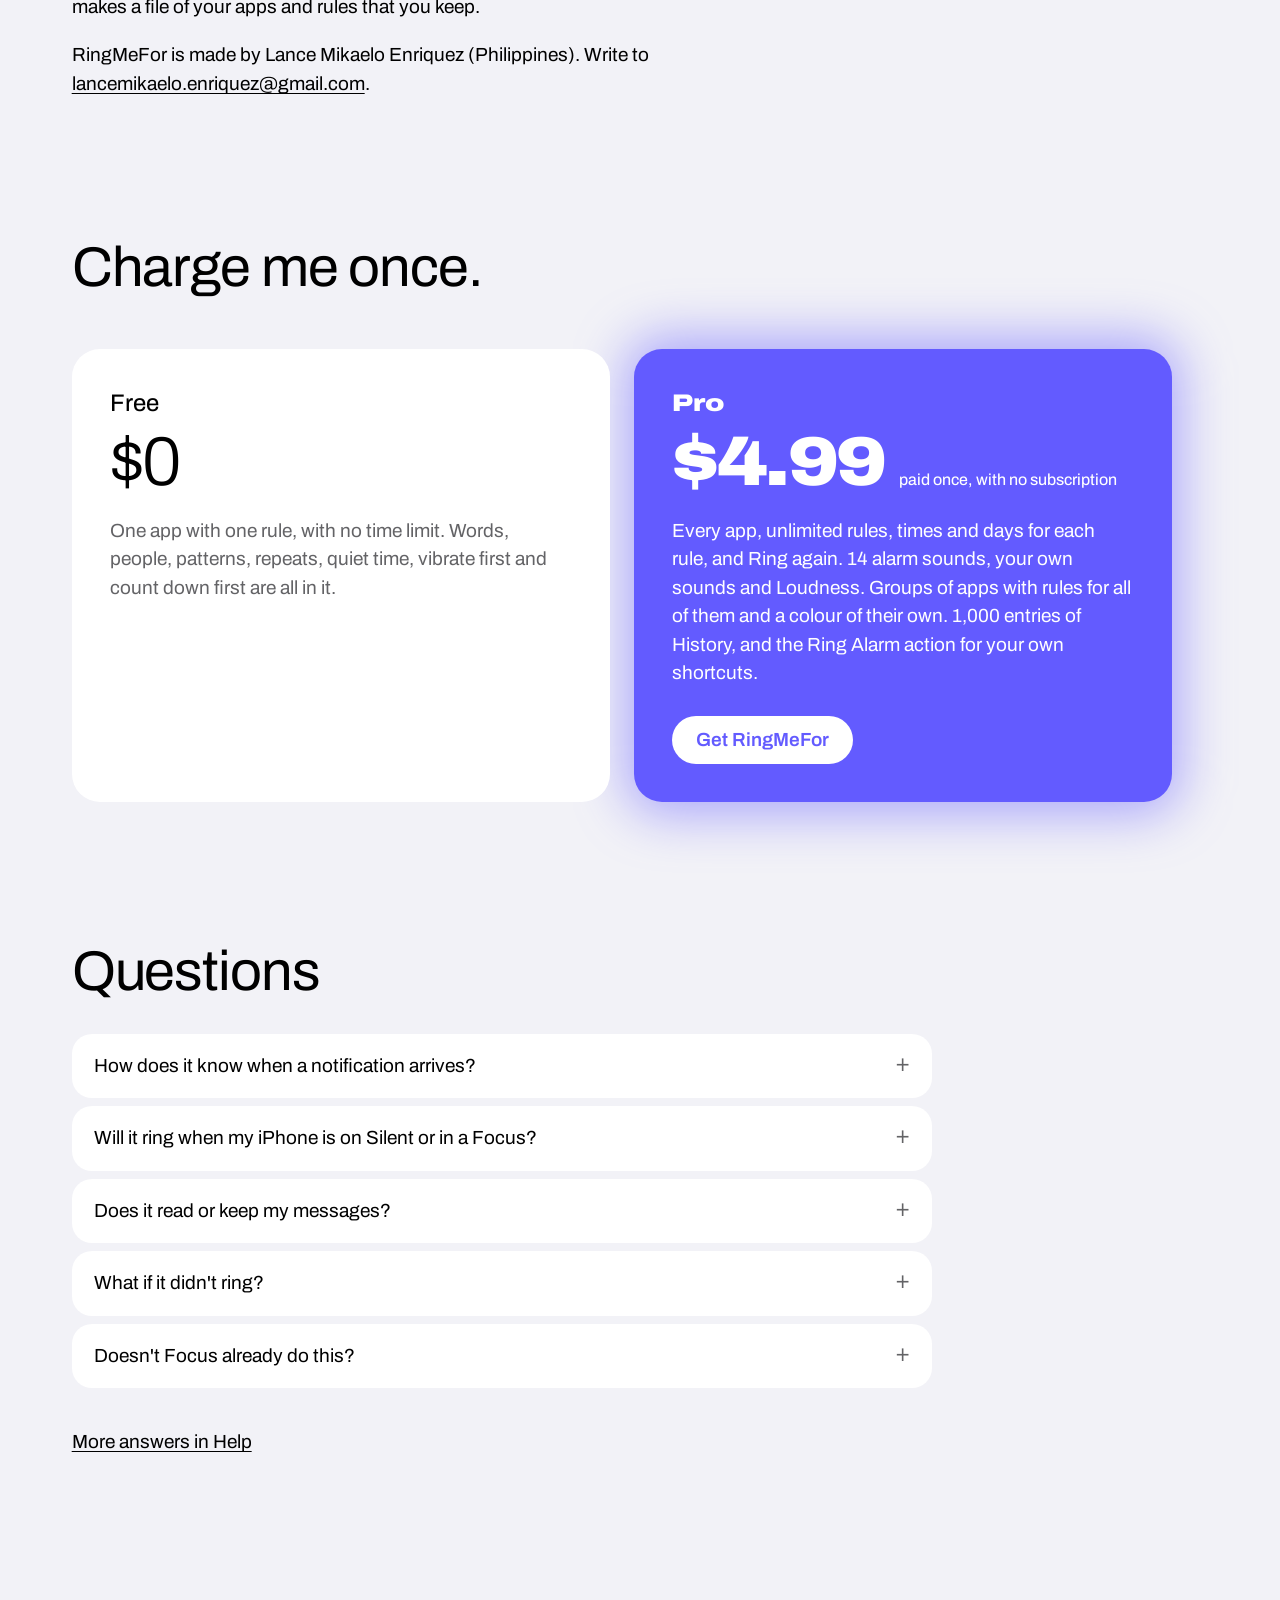
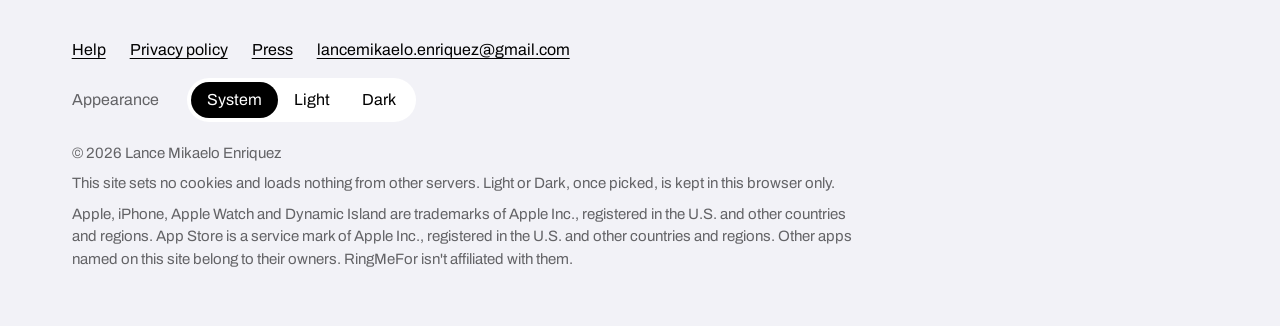
==== commit ada46a37: "New Lock Screen alarm images and the 3:40 example Co-Authored-By: Claude Opus 5.5 <noreply@anthropic" ====
--- a/index.html
+++ b/index.html
@@ -110,7 +110,7 @@
         </li>
         <li>
           <button class="tour-item" type="button" aria-pressed="false" data-shot="3"><span class="tour-ask">A real alarm, even on Silent.</span><span class="tour-more">It rings like the Clock app's alarms, through Silent mode and Focus, with Snooze and slide to stop.</span><span class="tour-time" aria-hidden="true"></span></button>
-          <figure class="phone tour-mini"><div class="phone-edge"><div class="phone-glass"><div class="phone-screen"><img src="images/app/alarm-0648.webp" width="660" height="1434" alt="The alarm on the Lock Screen at 6:48: Slack, #incidents: Checkout is down, with Snooze and slide to stop." loading="lazy" decoding="async"></div><span class="phone-island" hidden aria-hidden="true"></span></div></div></figure>
+          <figure class="phone tour-mini"><div class="phone-edge"><div class="phone-glass"><div class="phone-screen"><img src="images/app/alarm-0648.webp" width="660" height="1434" alt="The alarm on the Lock Screen at 6:48: Slack, #on-call: Database unreachable, with Snooze and slide to stop." loading="lazy" decoding="async"></div><span class="phone-island" hidden aria-hidden="true"></span></div></div></figure>
         </li>
         <li>
           <button class="tour-item" type="button" aria-pressed="false" data-shot="4"><span class="tour-ask">See why it rang, or why it stayed quiet.</span><span class="tour-more">History keeps every alarm and every match that stayed quiet, with the rule and the reason.</span><span class="tour-time" aria-hidden="true"></span></button>
@@ -118,7 +118,7 @@
         </li>
       </ol>
       </div>
-      <figure class="phone tour-phone"><div class="phone-edge"><div class="phone-glass"><div class="phone-screen"><img class="is-on" src="images/app/home.webp" width="660" height="1434" alt="RingMeFor's Home screen: On, a Work group with Slack, Microsoft Teams and Outlook, each connected and showing what it last rang for, then Gmail and Calendar." decoding="async"><img src="images/app/rule.webp" width="660" height="1434" alt="A rule called On call that rings for certain words, outage, P1, unreachable and @channel, or for messages from Nadia Brooks." loading="lazy" decoding="async"><img src="images/app/rule-alarm.webp" width="660" height="1434" alt="The rule's alarm settings: the Reactor sound, 8 dB louder, a second button that opens Slack, and Ring again every 2 minutes." loading="lazy" decoding="async"><img data-island="off" src="images/app/alarm-0648.webp" width="660" height="1434" alt="The alarm on the Lock Screen at 6:48: Slack, #incidents: Checkout is down, with Snooze and slide to stop." loading="lazy" decoding="async"><img src="images/app/history.webp" width="660" height="1434" alt="History: this week, 5 alarms from 1,748 notifications. Microsoft Teams from Alex Morgan and Slack #on-call rang, each with the rule it matched." loading="lazy" decoding="async"></div><span class="phone-island" aria-hidden="true"></span></div></div></figure>
+      <figure class="phone tour-phone"><div class="phone-edge"><div class="phone-glass"><div class="phone-screen"><img class="is-on" src="images/app/home.webp" width="660" height="1434" alt="RingMeFor's Home screen: On, a Work group with Slack, Microsoft Teams and Outlook, each connected and showing what it last rang for, then Gmail and Calendar." decoding="async"><img src="images/app/rule.webp" width="660" height="1434" alt="A rule called On call that rings for certain words, outage, P1, unreachable and @channel, or for messages from Nadia Brooks." loading="lazy" decoding="async"><img src="images/app/rule-alarm.webp" width="660" height="1434" alt="The rule's alarm settings: the Reactor sound, 8 dB louder, a second button that opens Slack, and Ring again every 2 minutes." loading="lazy" decoding="async"><img data-island="off" src="images/app/alarm-0648.webp" width="660" height="1434" alt="The alarm on the Lock Screen at 6:48: Slack, #on-call: Database unreachable, with Snooze and slide to stop." loading="lazy" decoding="async"><img src="images/app/history.webp" width="660" height="1434" alt="History: this week, 5 alarms from 1,748 notifications. Microsoft Teams from Alex Morgan and Slack #on-call rang, each with the rule it matched." loading="lazy" decoding="async"></div><span class="phone-island" aria-hidden="true"></span></div></div></figure>
     </div>
   </div>
 </section>
@@ -146,11 +146,11 @@
       <li class="night">
         <div class="night-inner">
           <div class="night-log">
-            <div class="ring"><p class="app">Slack, #on-call</p><time datetime="03:40">03:40</time><p class="msg">P1 error rate at 30%</p><p class="rule">Rang for your rule: Ring me for Slack when it says “P1”, and ring again if I sleep through <span class="nowrap">it.&nbsp;<span class="mark">Pro</span></span></p></div>
+            <div class="ring"><p class="app">Messages, Mom</p><time datetime="03:40">03:40</time><p class="msg">Call me when you see this</p><p class="rule">Rang for your rule: Ring me for Messages from Mom, and ring again if I sleep through <span class="nowrap">it.&nbsp;<span class="mark">Pro</span></span></p></div>
             <div class="again"><time datetime="03:42">03:42</time><p>Rang again. Stopped at 03:43.</p></div>
           </div>
           <figure class="capture">
-            <img src="images/alarm-0340.png" width="1040" height="1612" alt="The alarm on the Lock Screen at 3:40: Slack, #incidents: sev1: payments API is failing, with Snooze below.">
+            <img src="images/alarm-0340.png" width="1040" height="1612" alt="The alarm on the Lock Screen at 3:40: Messages, Mom: Call me when you see this, with Snooze below.">
           </figure>
         </div>
       </li>
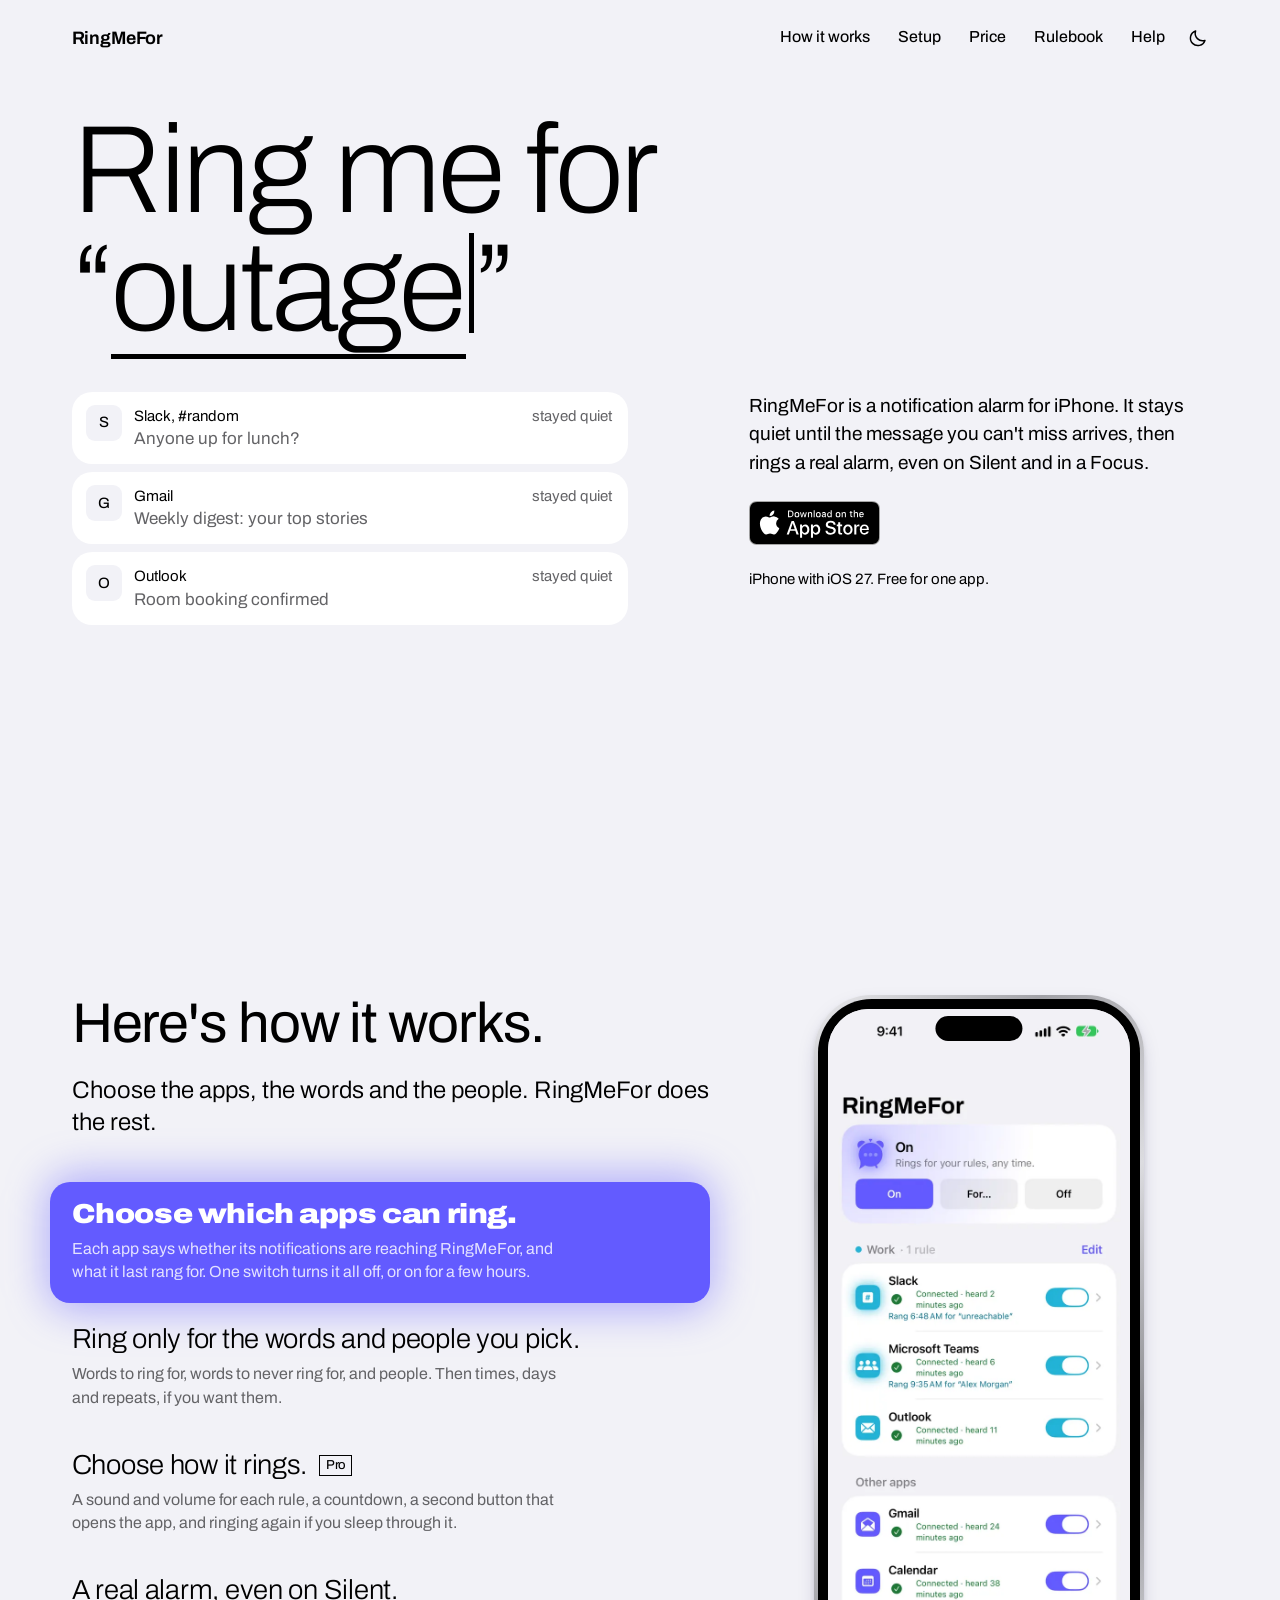
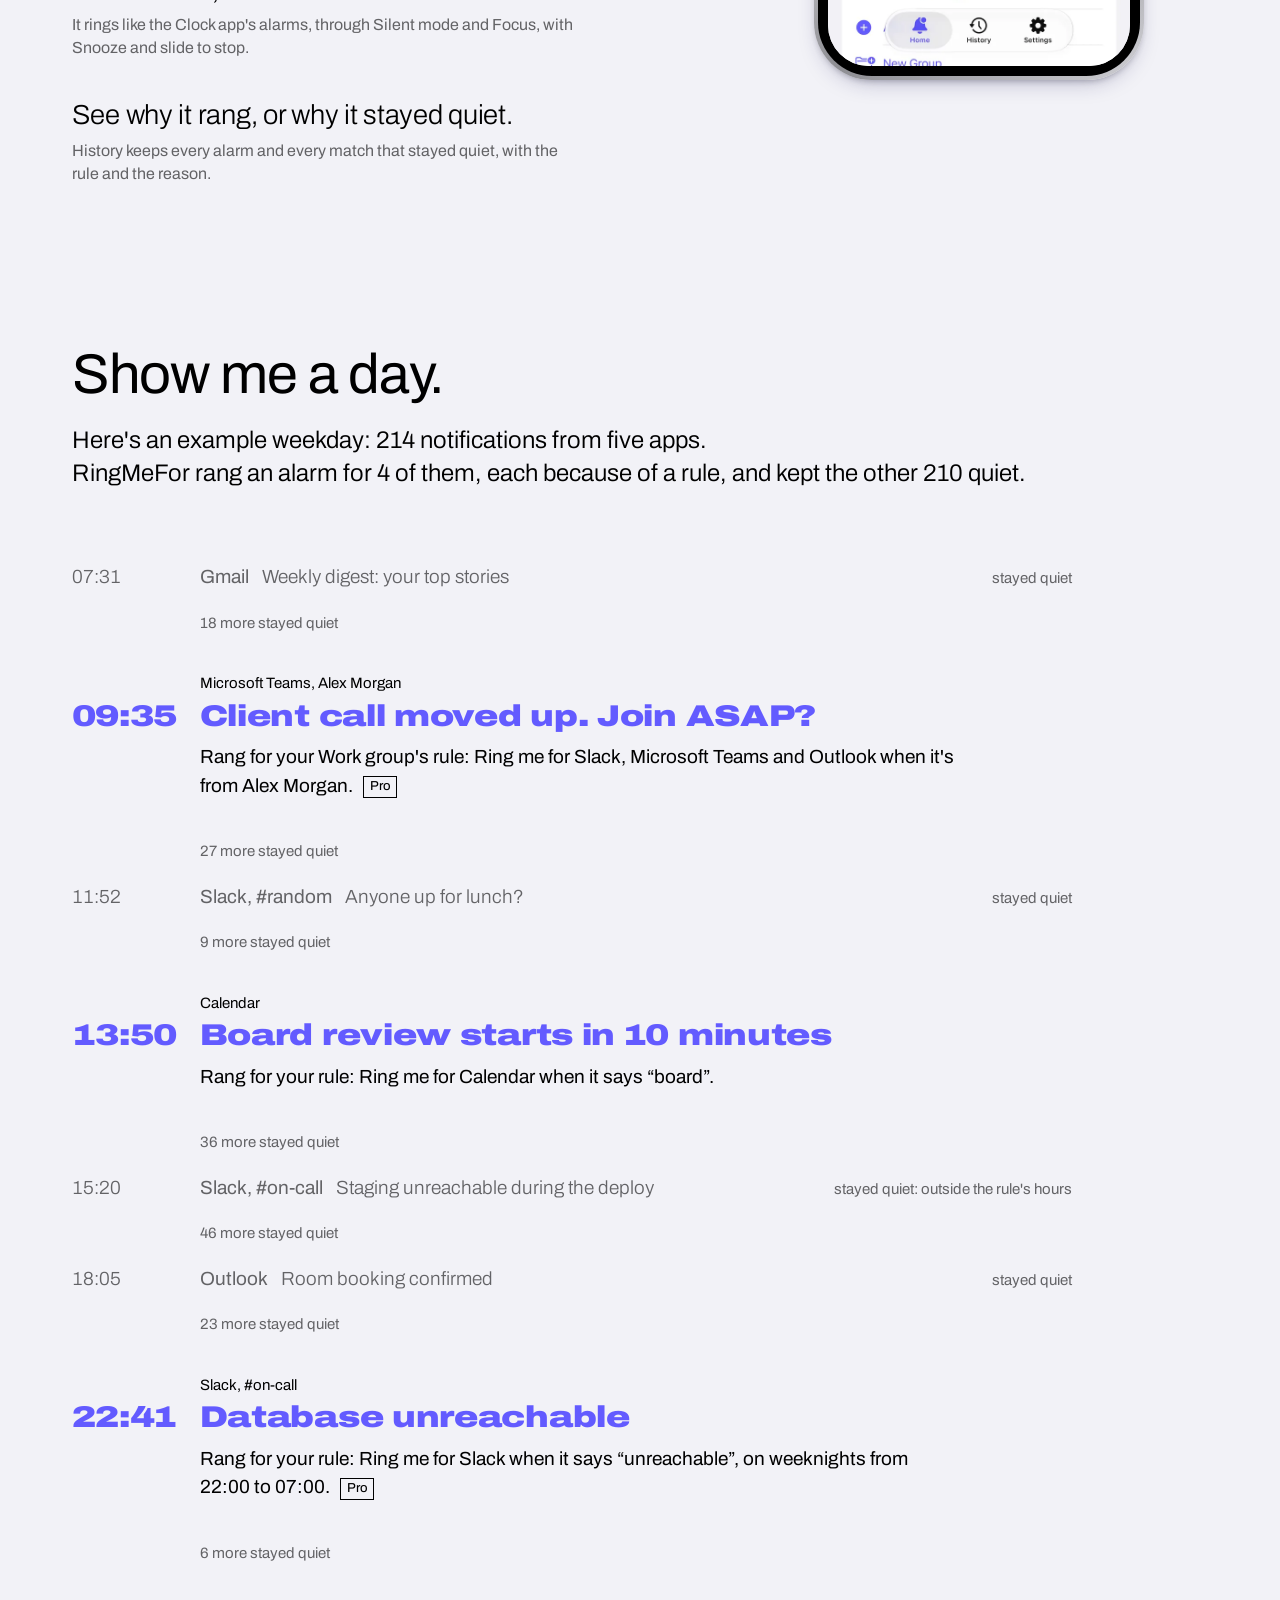
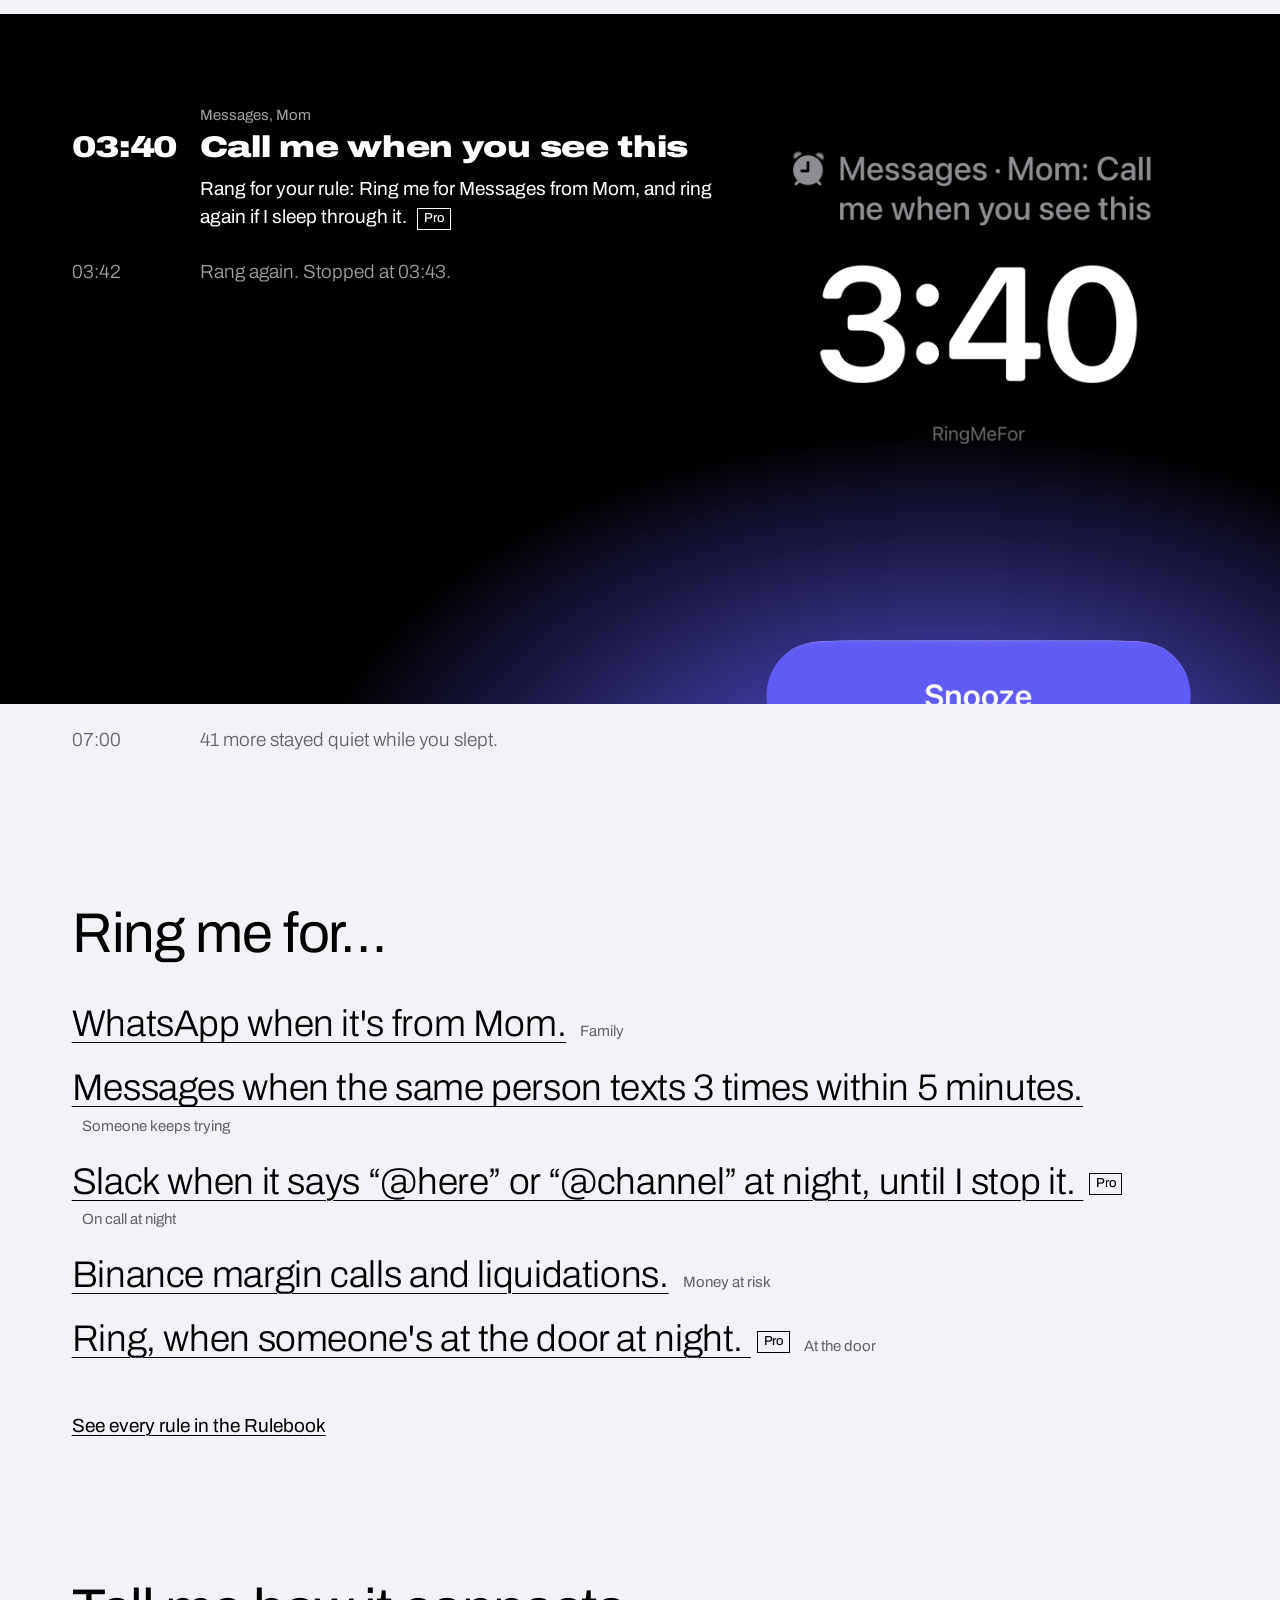
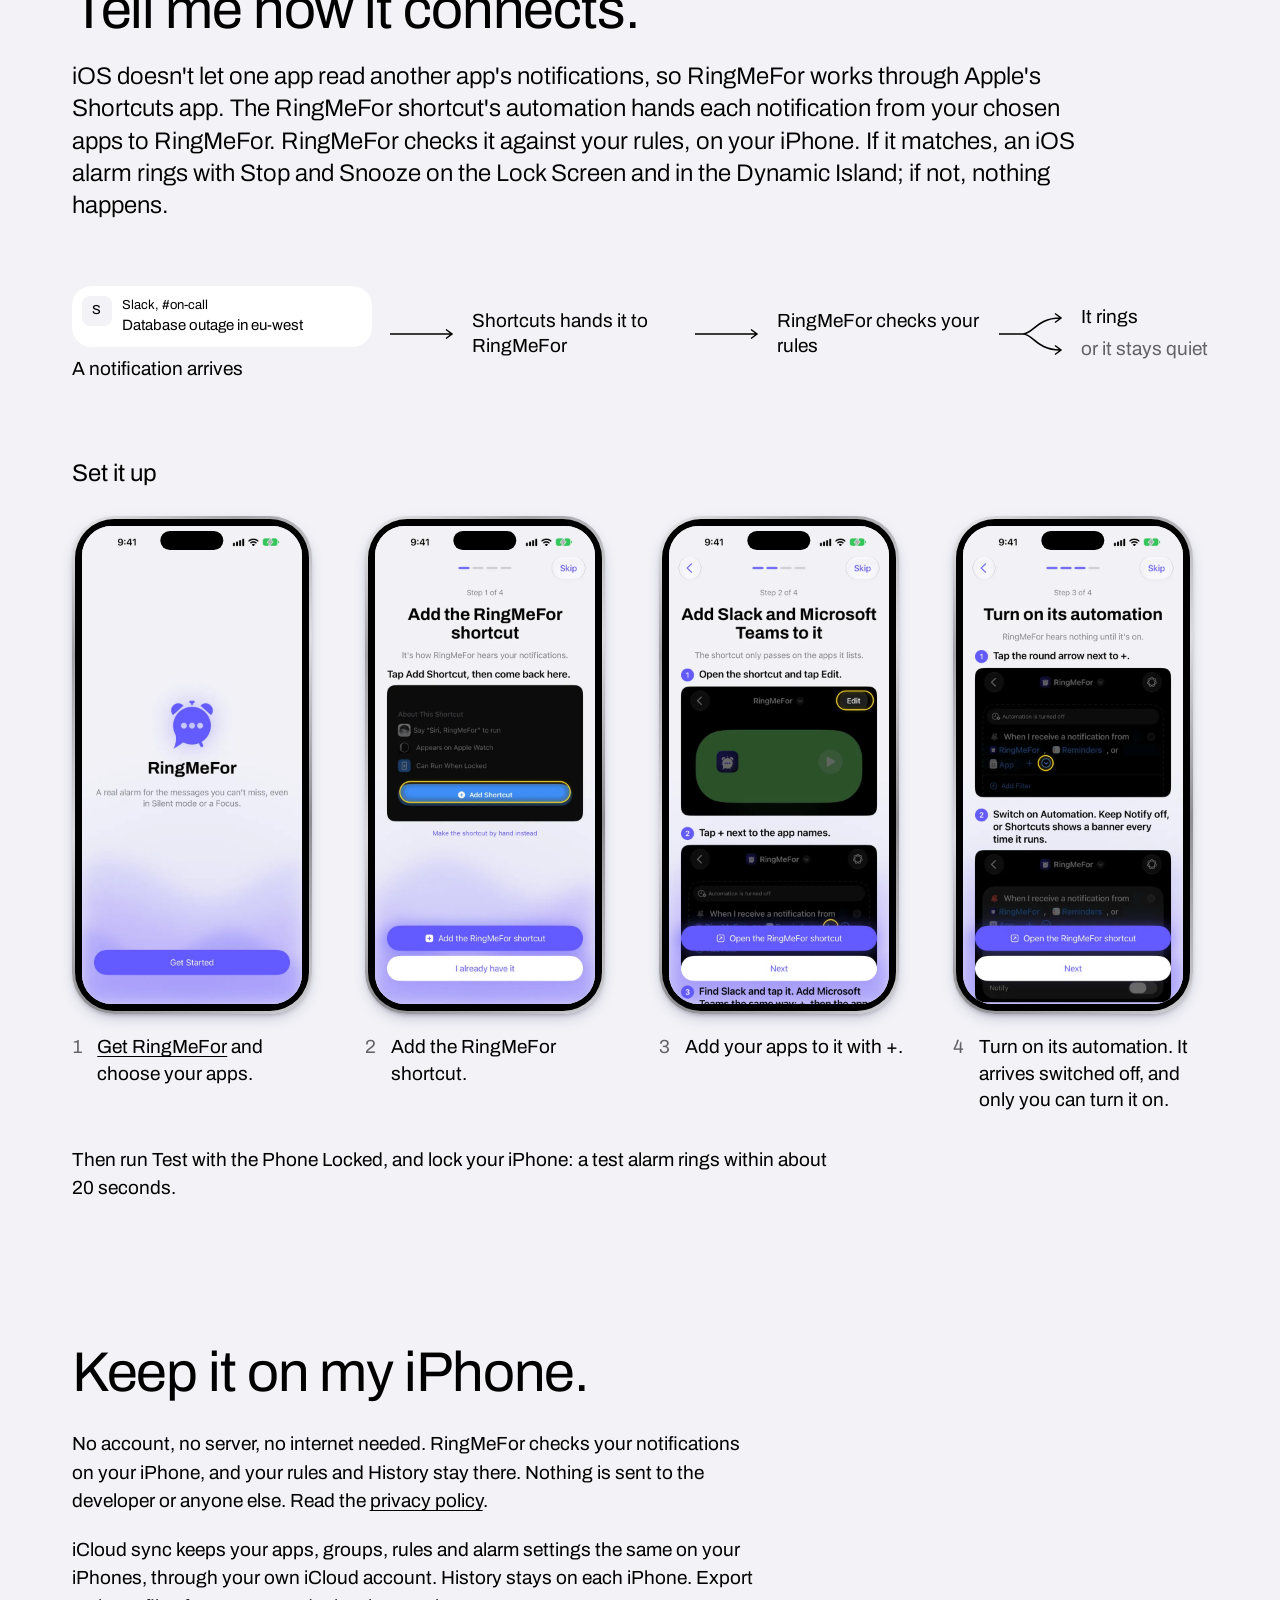
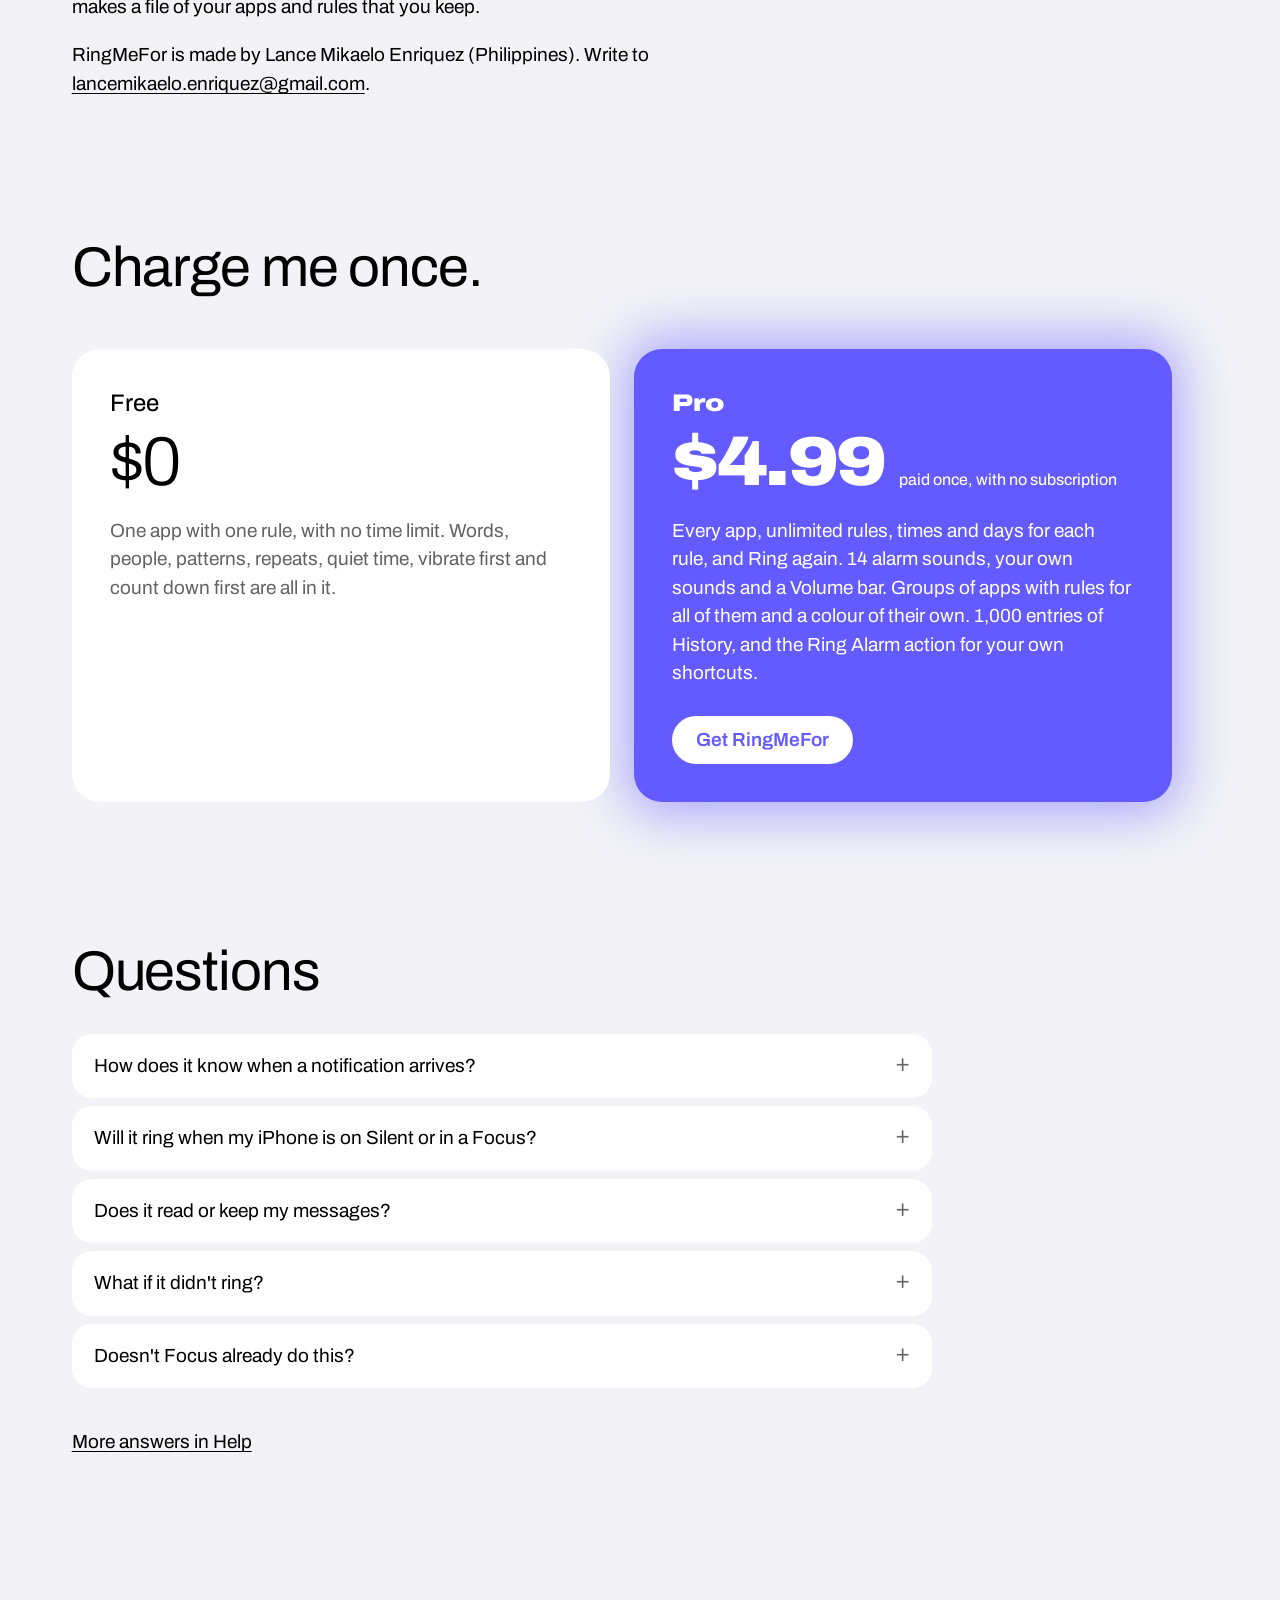
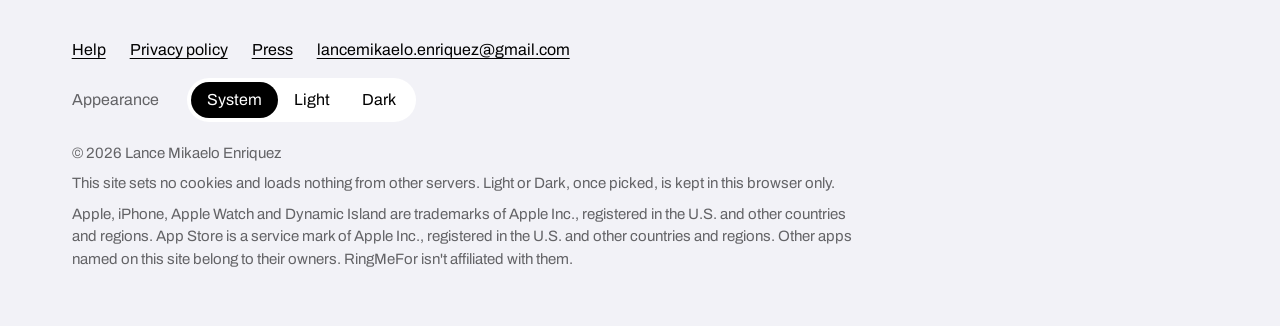
==== commit 68a27689: "Volume bar in place of the loudness levels Help, the home page and the rule page: each rule's sound " ====
--- a/index.html
+++ b/index.html
@@ -105,8 +105,8 @@
           <figure class="phone tour-mini"><div class="phone-edge"><div class="phone-glass"><div class="phone-screen"><img src="images/app/rule.webp" width="660" height="1434" alt="A rule called On call that rings for certain words, outage, P1, unreachable and @channel, or for messages from Nadia Brooks." loading="lazy" decoding="async"></div><span class="phone-island" aria-hidden="true"></span></div></div></figure>
         </li>
         <li>
-          <button class="tour-item" type="button" aria-pressed="false" data-shot="2"><span class="tour-ask">Choose how it rings.&nbsp;<span class="mark">Pro</span></span><span class="tour-more">A sound for each rule, Loudness, a countdown, a second button that opens the app, and ringing again if you sleep through it.</span><span class="tour-time" aria-hidden="true"></span></button>
-          <figure class="phone tour-mini"><div class="phone-edge"><div class="phone-glass"><div class="phone-screen"><img src="images/app/rule-alarm.webp" width="660" height="1434" alt="The rule's alarm settings: the Reactor sound, 8 dB louder, a second button that opens Slack, and Ring again every 2 minutes." loading="lazy" decoding="async"></div><span class="phone-island" aria-hidden="true"></span></div></div></figure>
+          <button class="tour-item" type="button" aria-pressed="false" data-shot="2"><span class="tour-ask">Choose how it rings.&nbsp;<span class="mark">Pro</span></span><span class="tour-more">A sound and volume for each rule, a countdown, a second button that opens the app, and ringing again if you sleep through it.</span><span class="tour-time" aria-hidden="true"></span></button>
+          <figure class="phone tour-mini"><div class="phone-edge"><div class="phone-glass"><div class="phone-screen"><img src="images/app/rule-alarm.webp" width="660" height="1434" alt="The rule's alarm settings: the Reactor sound, its Volume bar set a little louder, a second button that opens Slack, and Ring again every 2 minutes." loading="lazy" decoding="async"></div><span class="phone-island" aria-hidden="true"></span></div></div></figure>
         </li>
         <li>
           <button class="tour-item" type="button" aria-pressed="false" data-shot="3"><span class="tour-ask">A real alarm, even on Silent.</span><span class="tour-more">It rings like the Clock app's alarms, through Silent mode and Focus, with Snooze and slide to stop.</span><span class="tour-time" aria-hidden="true"></span></button>
@@ -118,7 +118,7 @@
         </li>
       </ol>
       </div>
-      <figure class="phone tour-phone"><div class="phone-edge"><div class="phone-glass"><div class="phone-screen"><img class="is-on" src="images/app/home.webp" width="660" height="1434" alt="RingMeFor's Home screen: On, a Work group with Slack, Microsoft Teams and Outlook, each connected and showing what it last rang for, then Gmail and Calendar." decoding="async"><img src="images/app/rule.webp" width="660" height="1434" alt="A rule called On call that rings for certain words, outage, P1, unreachable and @channel, or for messages from Nadia Brooks." loading="lazy" decoding="async"><img src="images/app/rule-alarm.webp" width="660" height="1434" alt="The rule's alarm settings: the Reactor sound, 8 dB louder, a second button that opens Slack, and Ring again every 2 minutes." loading="lazy" decoding="async"><img data-island="off" src="images/app/alarm-0648.webp" width="660" height="1434" alt="The alarm on the Lock Screen at 6:48: Slack, #on-call: Database unreachable, with Snooze and slide to stop." loading="lazy" decoding="async"><img src="images/app/history.webp" width="660" height="1434" alt="History: this week, 5 alarms from 1,748 notifications. Microsoft Teams from Alex Morgan and Slack #on-call rang, each with the rule it matched." loading="lazy" decoding="async"></div><span class="phone-island" aria-hidden="true"></span></div></div></figure>
+      <figure class="phone tour-phone"><div class="phone-edge"><div class="phone-glass"><div class="phone-screen"><img class="is-on" src="images/app/home.webp" width="660" height="1434" alt="RingMeFor's Home screen: On, a Work group with Slack, Microsoft Teams and Outlook, each connected and showing what it last rang for, then Gmail and Calendar." decoding="async"><img src="images/app/rule.webp" width="660" height="1434" alt="A rule called On call that rings for certain words, outage, P1, unreachable and @channel, or for messages from Nadia Brooks." loading="lazy" decoding="async"><img src="images/app/rule-alarm.webp" width="660" height="1434" alt="The rule's alarm settings: the Reactor sound, its Volume bar set a little louder, a second button that opens Slack, and Ring again every 2 minutes." loading="lazy" decoding="async"><img data-island="off" src="images/app/alarm-0648.webp" width="660" height="1434" alt="The alarm on the Lock Screen at 6:48: Slack, #on-call: Database unreachable, with Snooze and slide to stop." loading="lazy" decoding="async"><img src="images/app/history.webp" width="660" height="1434" alt="History: this week, 5 alarms from 1,748 notifications. Microsoft Teams from Alex Morgan and Slack #on-call rang, each with the rule it matched." loading="lazy" decoding="async"></div><span class="phone-island" aria-hidden="true"></span></div></div></figure>
     </div>
   </div>
 </section>
@@ -222,7 +222,7 @@
       <div class="plan plan-pro">
         <h3>Pro</h3>
         <p class="plan-price"><span data-config="price">$4.99</span><span class="plan-once">paid once, with no subscription</span></p>
-        <p>Every app, unlimited rules, times and days for each rule, and Ring again. 14 alarm sounds, your own sounds and Loudness. Groups of apps with rules for all of them and a colour of their own. 1,000 entries of History, and the Ring Alarm action for your own shortcuts.</p>
+        <p>Every app, unlimited rules, times and days for each rule, and Ring again. 14 alarm sounds, your own sounds and a Volume bar. Groups of apps with rules for all of them and a colour of their own. 1,000 entries of History, and the Ring Alarm action for your own shortcuts.</p>
         <a data-config="store-link" href="https://apps.apple.com/us/app/ringmefor-notification-alarm/id6828677351" class="plan-get">Get RingMeFor</a>
       </div>
     </div>
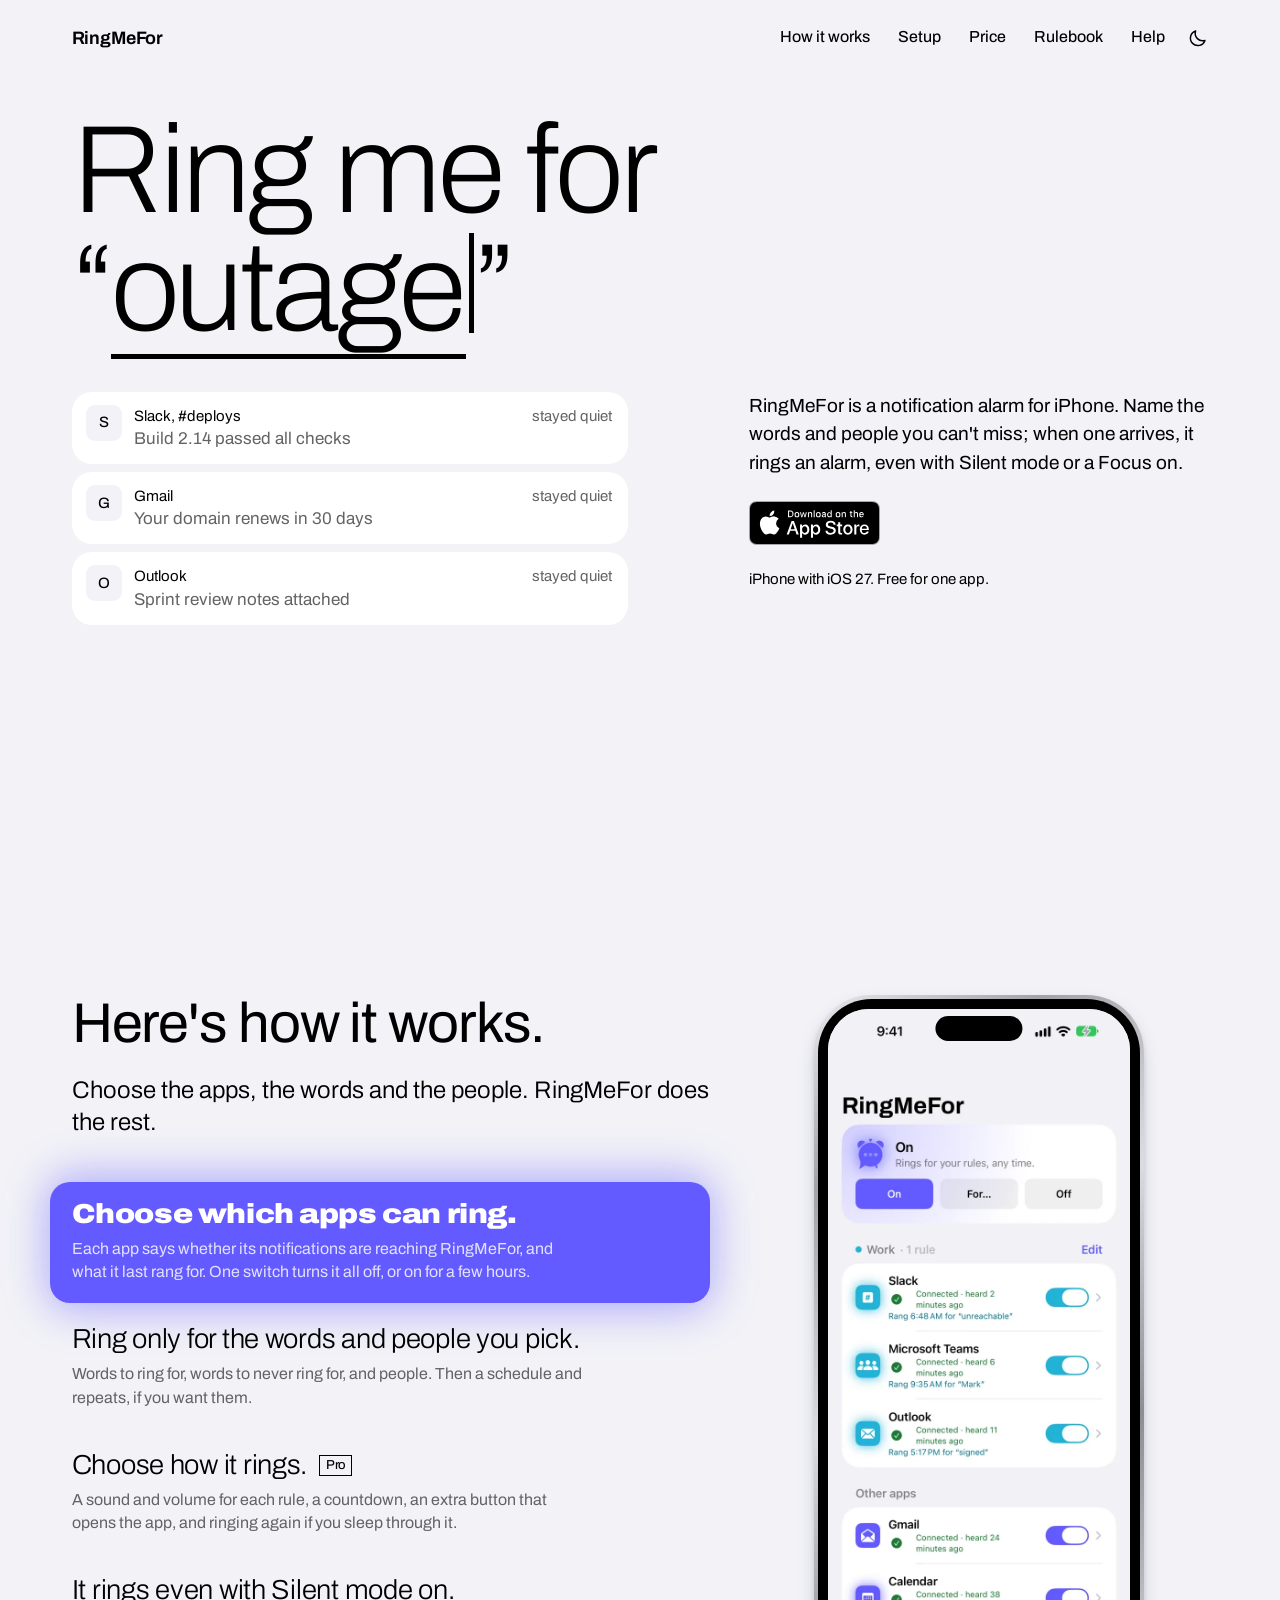
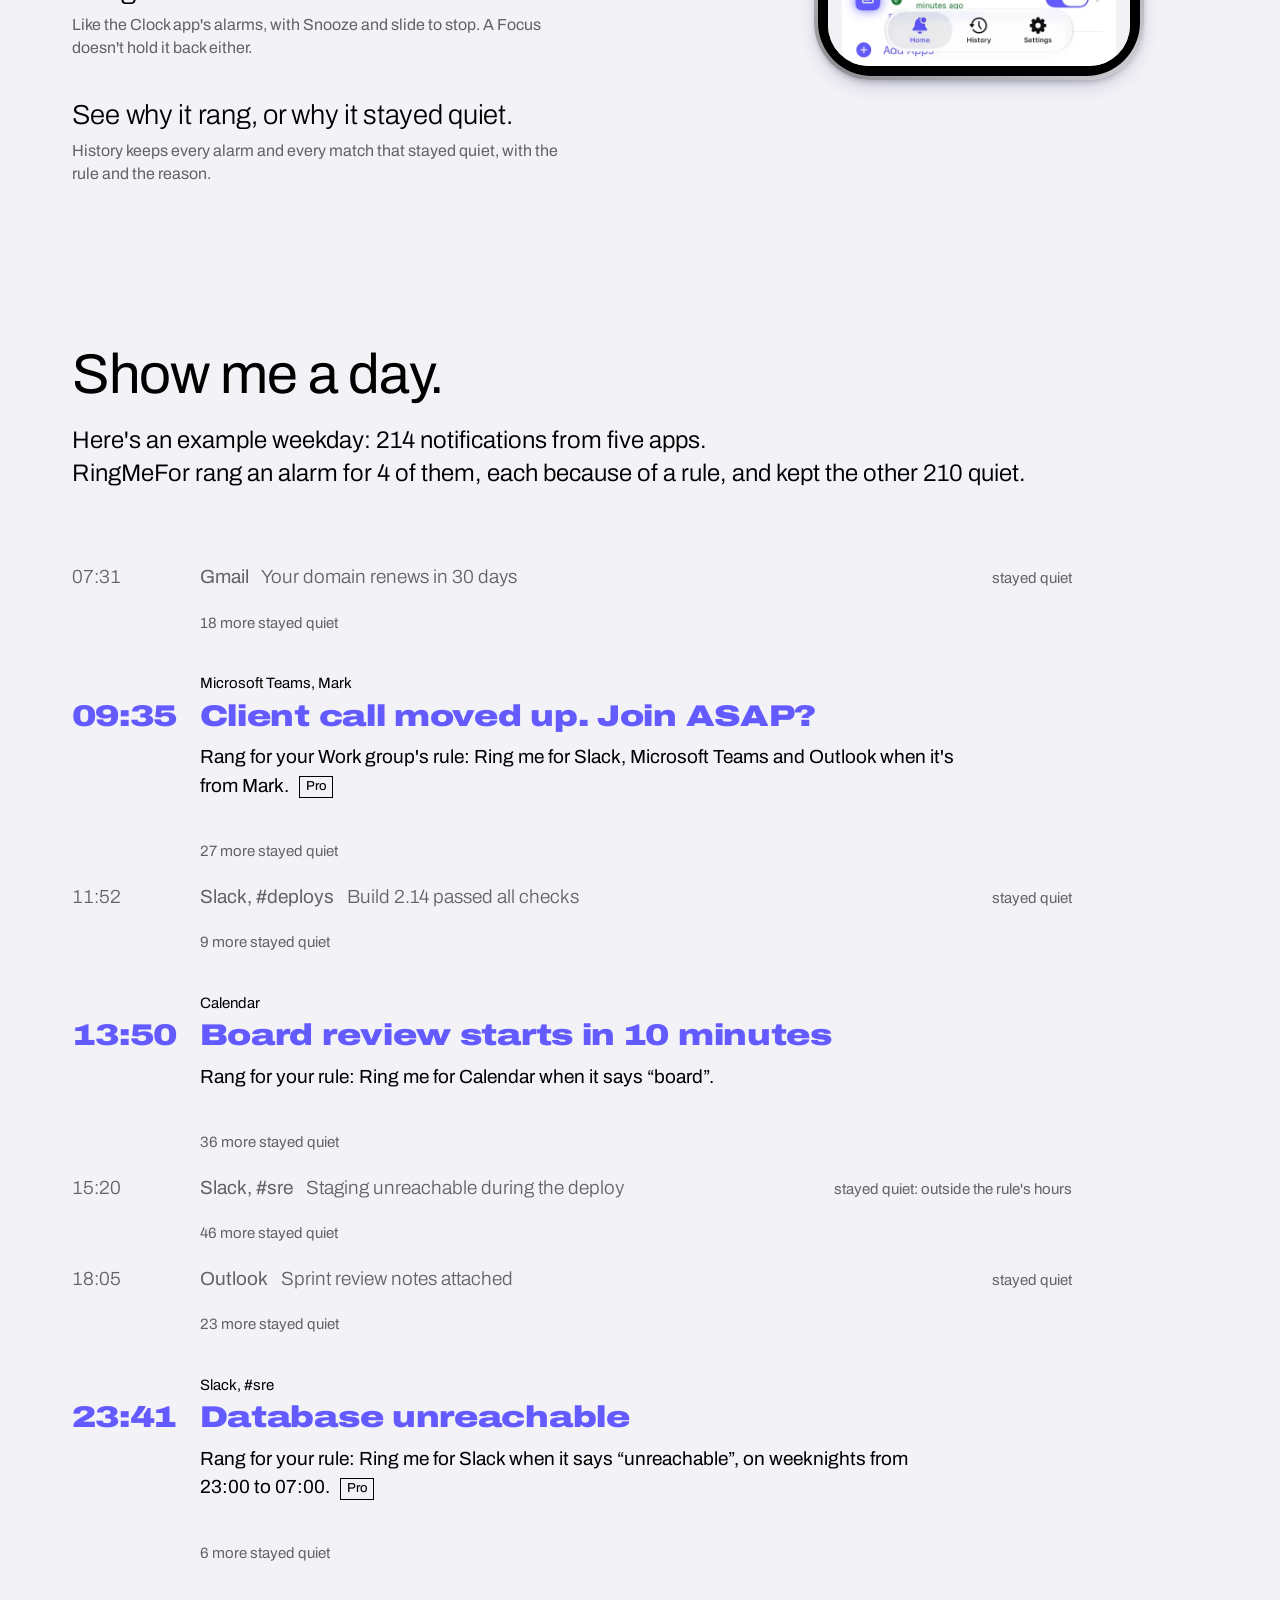
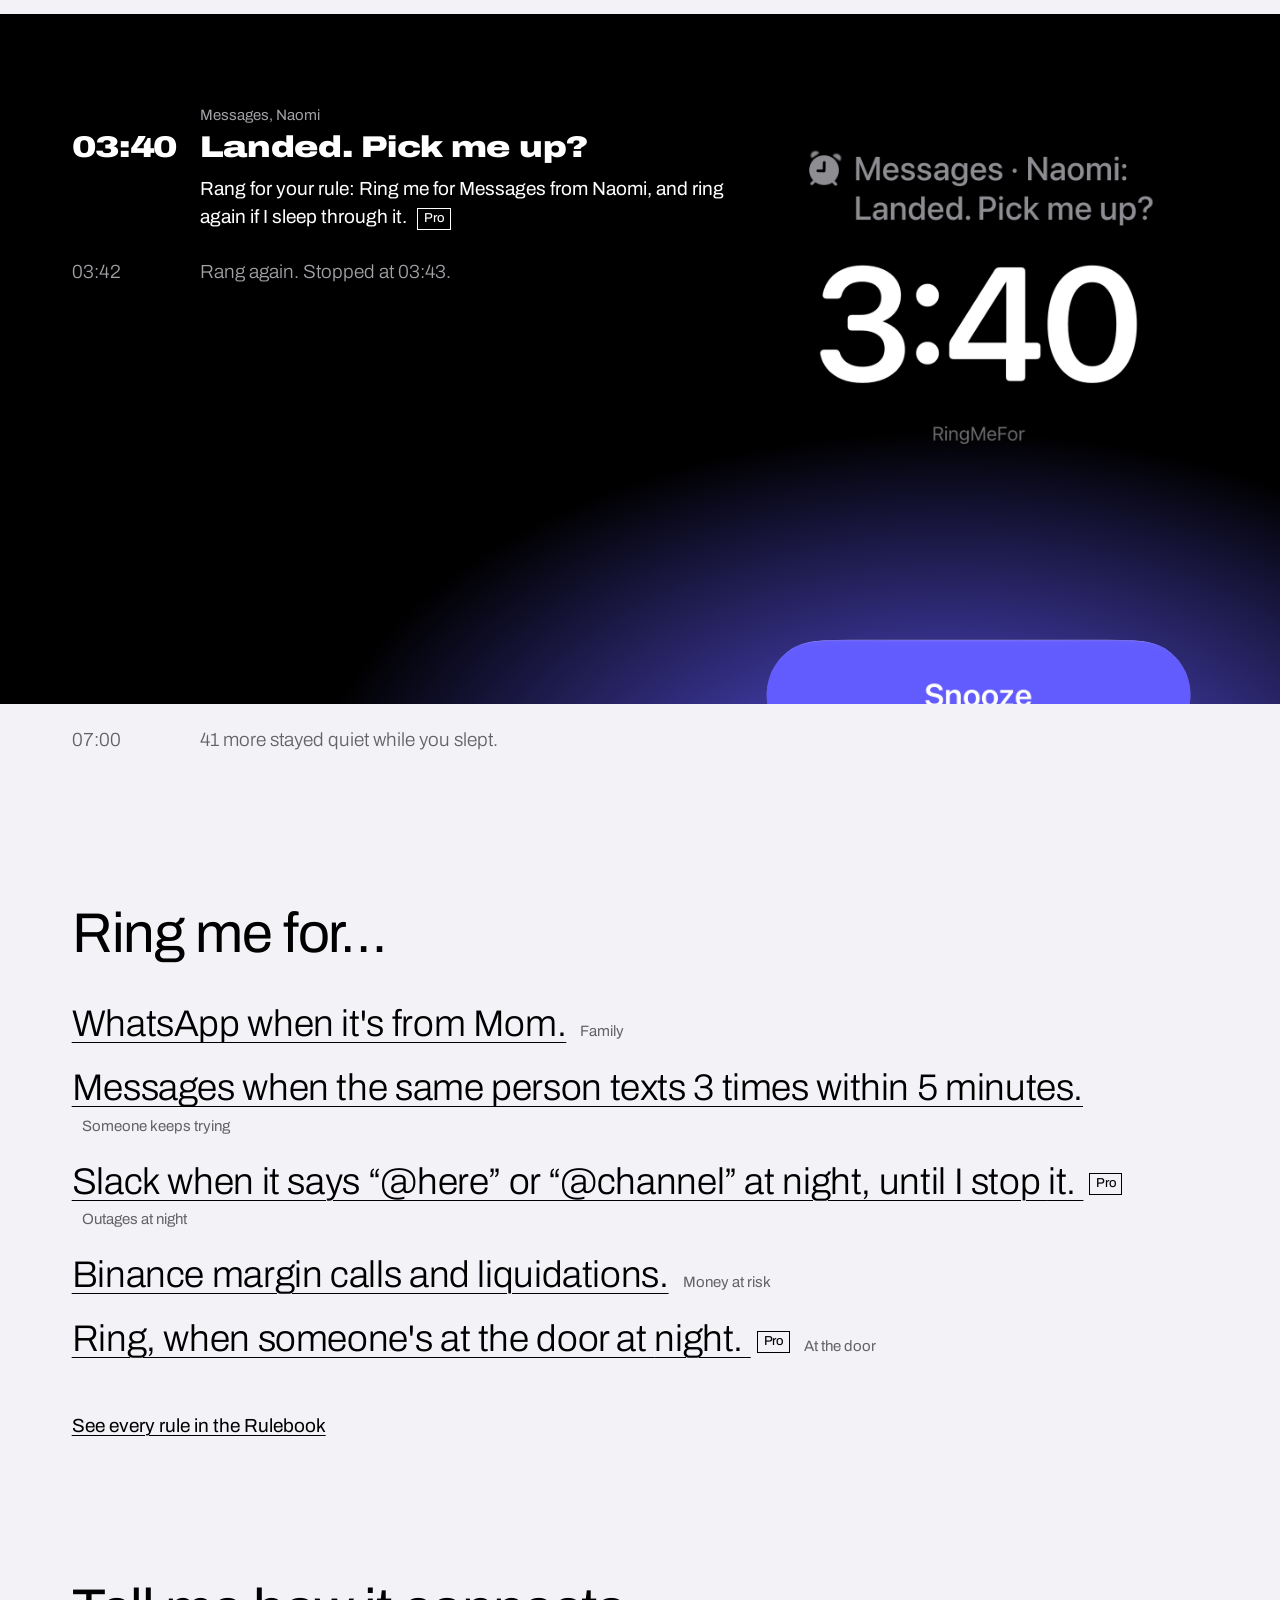
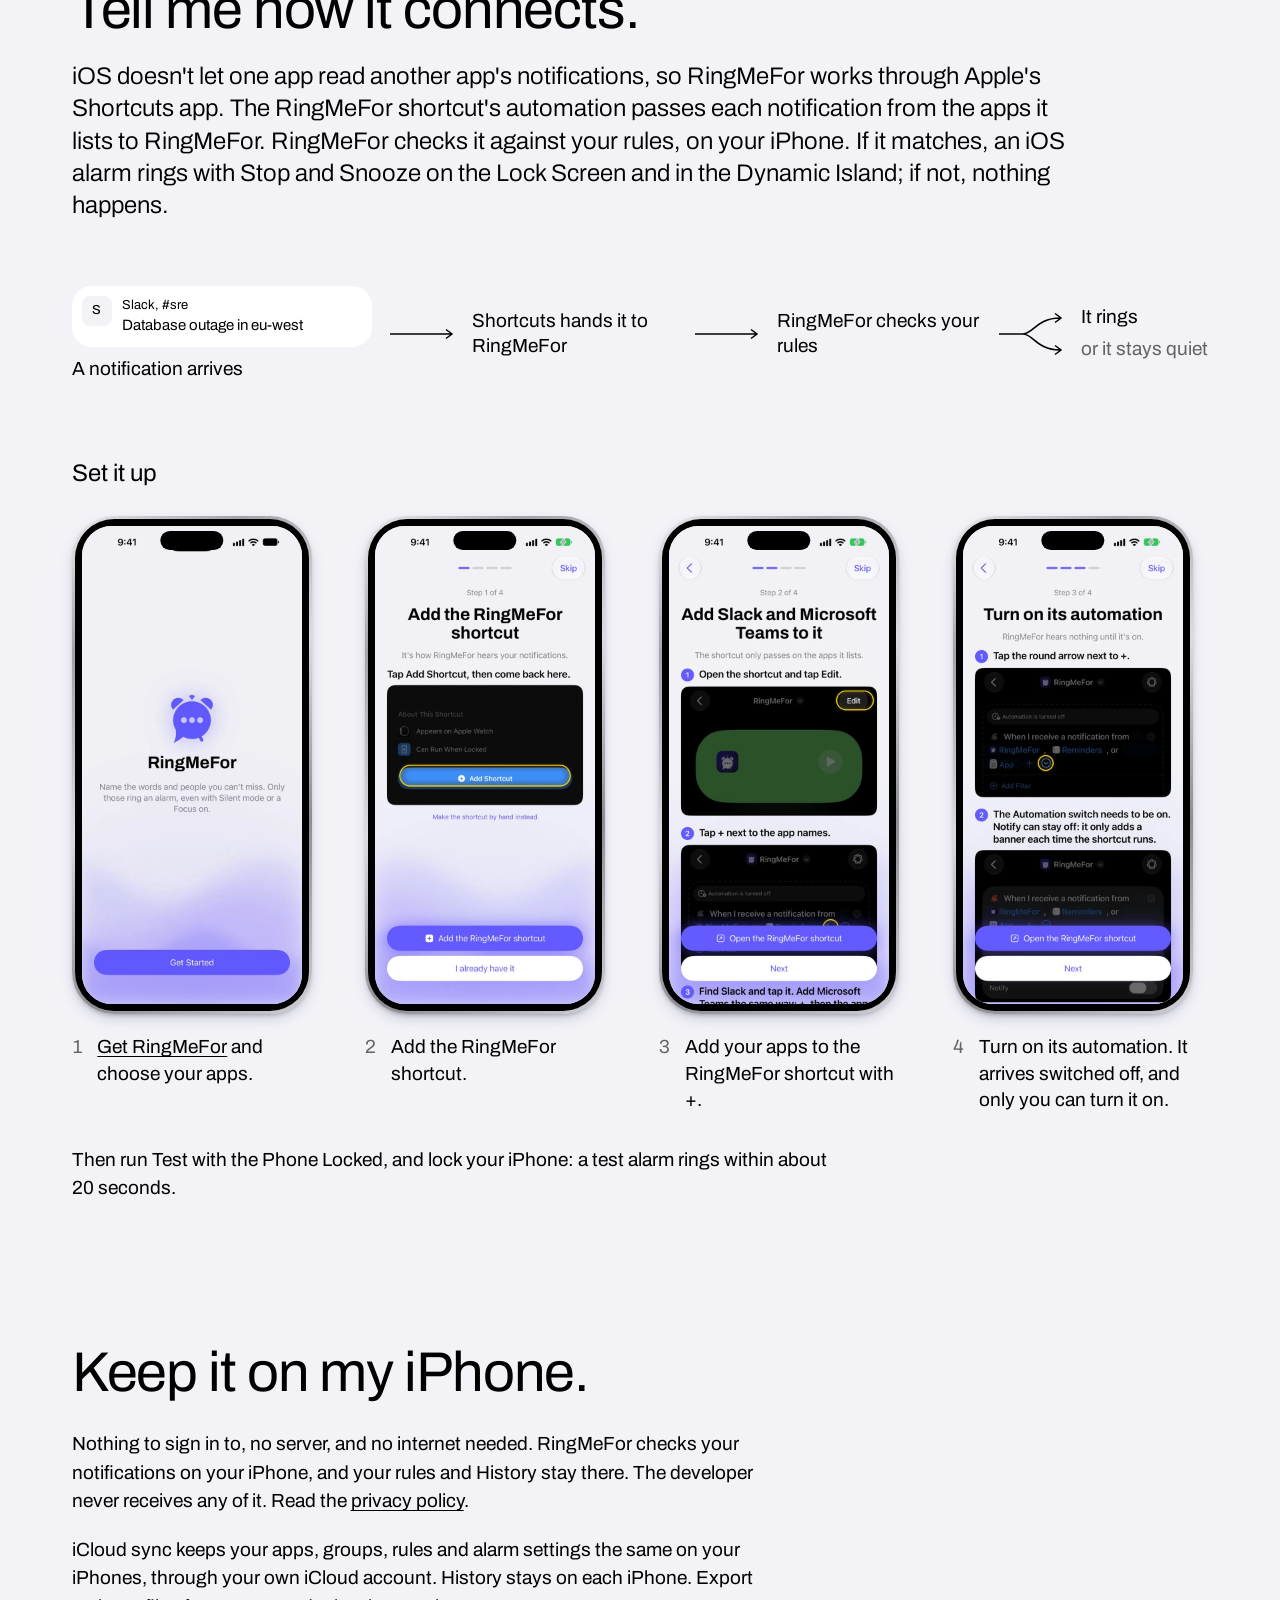
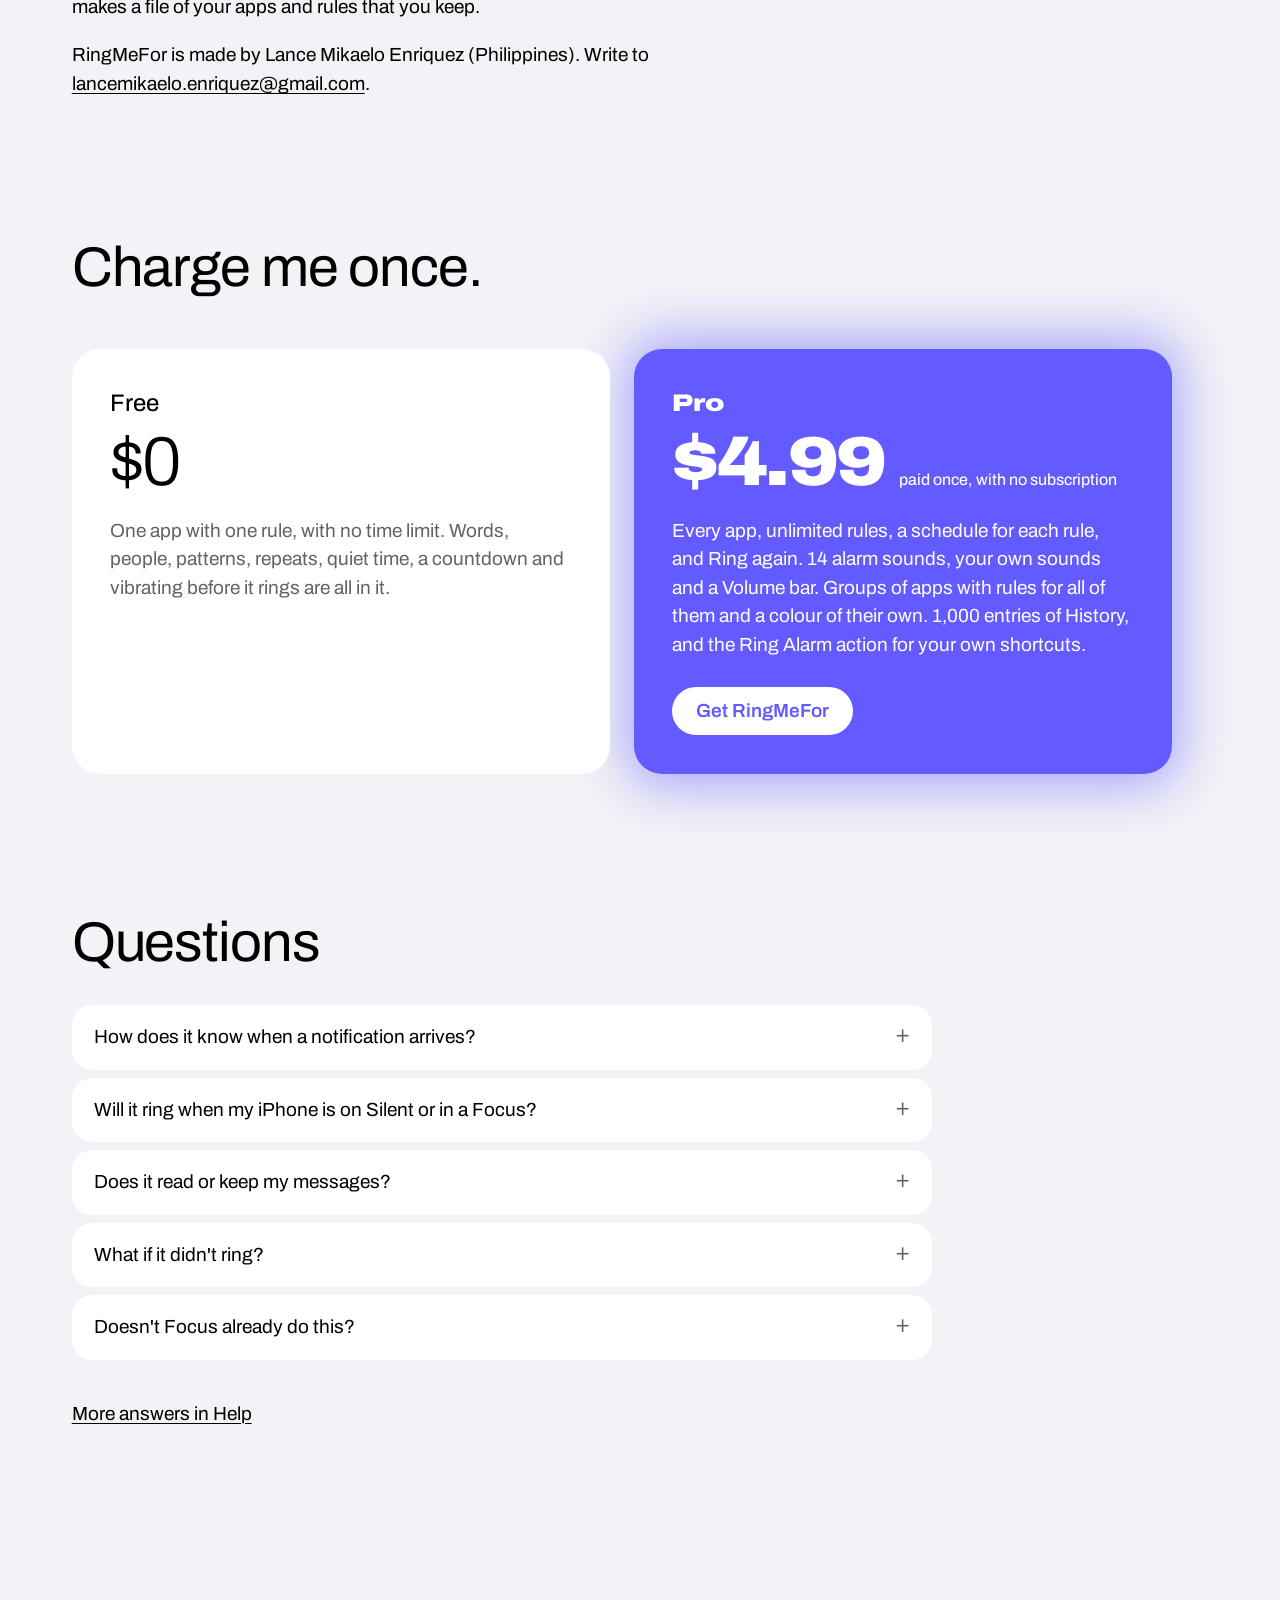
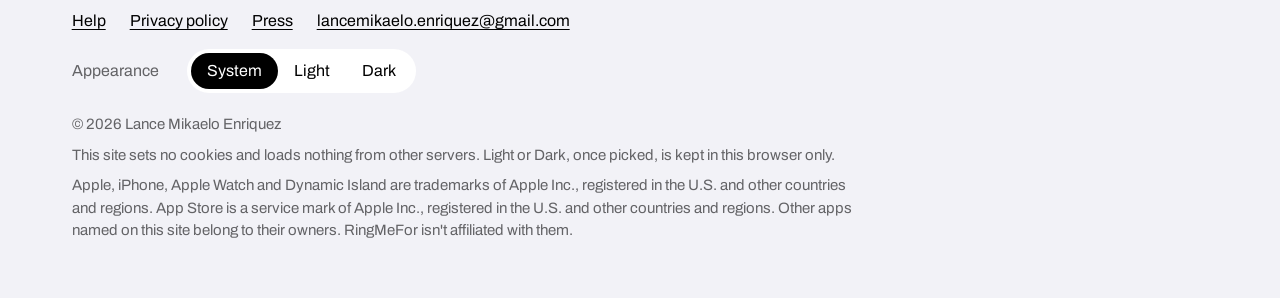
==== commit 0db8c6e5: "New wording and sample content, from RingMeFor's site folder The opening line names the words and pe" ====
--- a/index.html
+++ b/index.html
@@ -4,11 +4,11 @@
 <meta charset="utf-8">
 <meta name="viewport" content="width=device-width, initial-scale=1">
 <title>RingMeFor: notification alarm for iPhone</title>
-<meta name="description" content="RingMeFor is a notification alarm for iPhone. Choose the apps, words and people that matter, and it rings a real alarm for them, even on Silent and in a Focus. Everything else stays quiet.">
+<meta name="description" content="RingMeFor is a notification alarm for iPhone. Name the words and people you can't miss in your apps; when one arrives, it rings an alarm, even with Silent mode or a Focus on.">
 <!-- config:urls --><link rel="canonical" href="https://ringmefor.github.io/"><meta property="og:url" content="https://ringmefor.github.io/"><meta property="og:image" content="https://ringmefor.github.io/images/og.png"><!-- /config:urls -->
 <meta property="og:type" content="website">
 <meta property="og:title" content="RingMeFor: notification alarm for iPhone">
-<meta property="og:description" content="Ring me for what can't wait. RingMeFor stays quiet until the message you can't miss arrives, then rings a real alarm, even on Silent and in a Focus.">
+<meta property="og:description" content="Name the words and people you can't miss. When one arrives, RingMeFor rings an alarm, even with Silent mode or a Focus on.">
 <meta name="twitter:card" content="summary_large_image">
 <!-- config:smart-banner --><meta name="apple-itunes-app" content="app-id=6828677351"><!-- /config:smart-banner -->
 <meta name="theme-color" content="#f2f2f7">
@@ -66,10 +66,10 @@
       <div class="demo">
         <p class="sr-only">An example: three notifications stay quiet, and the one with your word in it rings an alarm.</p>
         <ol class="stack" aria-hidden="true">
-          <li class="slab static"><span class="tile">S</span><span class="app">Slack, #random</span><span class="note">stayed quiet</span><span class="msg">Anyone up for lunch?</span></li>
-          <li class="slab static"><span class="tile">G</span><span class="app">Gmail</span><span class="note">stayed quiet</span><span class="msg">Weekly digest: your top stories</span></li>
-          <li class="slab static"><span class="tile">O</span><span class="app">Outlook</span><span class="note">stayed quiet</span><span class="msg">Room booking confirmed</span></li>
-          <li class="slab static ringing"><span class="tile">S</span><span class="app">Slack, #on-call</span><span class="note"></span><span class="msg">Database outage in eu-west</span></li>
+          <li class="slab static"><span class="tile">S</span><span class="app">Slack, #deploys</span><span class="note">stayed quiet</span><span class="msg">Build 2.14 passed all checks</span></li>
+          <li class="slab static"><span class="tile">G</span><span class="app">Gmail</span><span class="note">stayed quiet</span><span class="msg">Your domain renews in 30 days</span></li>
+          <li class="slab static"><span class="tile">O</span><span class="app">Outlook</span><span class="note">stayed quiet</span><span class="msg">Sprint review notes attached</span></li>
+          <li class="slab static ringing"><span class="tile">S</span><span class="app">Slack, #sre</span><span class="note"></span><span class="msg">Database outage in eu-west</span></li>
         </ol>
         <div class="alarm-row" hidden>
           <button class="button stop" type="button">Stop</button>
@@ -81,7 +81,7 @@
       </div>
 
       <div class="pitch">
-        <p>RingMeFor is a notification alarm for iPhone. It stays quiet until the message you can't miss arrives, then rings a real alarm, even on Silent and in a Focus.</p>
+        <p>RingMeFor is a notification alarm for iPhone. Name the words and people you can't miss; when one arrives, it rings an alarm, even with Silent mode or a Focus on.</p>
         <p class="store"><!-- config:store --><a href="https://apps.apple.com/us/app/ringmefor-notification-alarm/id6828677351"><img src="images/app-store-badge.svg" width="120" height="40" alt="Download on the App Store"></a><!-- /config:store --></p>
         <p class="small">iPhone with iOS 27. Free for one app.</p>
       </div>
@@ -101,24 +101,24 @@
           <figure class="phone tour-mini"><div class="phone-edge"><div class="phone-glass"><div class="phone-screen"><img src="images/app/home.webp" width="660" height="1434" alt="RingMeFor's Home screen: On, a Work group with Slack, Microsoft Teams and Outlook, each connected and showing what it last rang for, then Gmail and Calendar." loading="lazy" decoding="async"></div><span class="phone-island" aria-hidden="true"></span></div></div></figure>
         </li>
         <li>
-          <button class="tour-item" type="button" aria-pressed="false" data-shot="1"><span class="tour-ask">Ring only for the words and people you pick.</span><span class="tour-more">Words to ring for, words to never ring for, and people. Then times, days and repeats, if you want them.</span><span class="tour-time" aria-hidden="true"></span></button>
-          <figure class="phone tour-mini"><div class="phone-edge"><div class="phone-glass"><div class="phone-screen"><img src="images/app/rule.webp" width="660" height="1434" alt="A rule called On call that rings for certain words, outage, P1, unreachable and @channel, or for messages from Nadia Brooks." loading="lazy" decoding="async"></div><span class="phone-island" aria-hidden="true"></span></div></div></figure>
-        </li>
-        <li>
-          <button class="tour-item" type="button" aria-pressed="false" data-shot="2"><span class="tour-ask">Choose how it rings.&nbsp;<span class="mark">Pro</span></span><span class="tour-more">A sound and volume for each rule, a countdown, a second button that opens the app, and ringing again if you sleep through it.</span><span class="tour-time" aria-hidden="true"></span></button>
-          <figure class="phone tour-mini"><div class="phone-edge"><div class="phone-glass"><div class="phone-screen"><img src="images/app/rule-alarm.webp" width="660" height="1434" alt="The rule's alarm settings: the Reactor sound, its Volume bar set a little louder, a second button that opens Slack, and Ring again every 2 minutes." loading="lazy" decoding="async"></div><span class="phone-island" aria-hidden="true"></span></div></div></figure>
-        </li>
-        <li>
-          <button class="tour-item" type="button" aria-pressed="false" data-shot="3"><span class="tour-ask">A real alarm, even on Silent.</span><span class="tour-more">It rings like the Clock app's alarms, through Silent mode and Focus, with Snooze and slide to stop.</span><span class="tour-time" aria-hidden="true"></span></button>
-          <figure class="phone tour-mini"><div class="phone-edge"><div class="phone-glass"><div class="phone-screen"><img src="images/app/alarm-0648.webp" width="660" height="1434" alt="The alarm on the Lock Screen at 6:48: Slack, #on-call: Database unreachable, with Snooze and slide to stop." loading="lazy" decoding="async"></div><span class="phone-island" hidden aria-hidden="true"></span></div></div></figure>
+          <button class="tour-item" type="button" aria-pressed="false" data-shot="1"><span class="tour-ask">Ring only for the words and people you pick.</span><span class="tour-more">Words to ring for, words to never ring for, and people. Then a schedule and repeats, if you want them.</span><span class="tour-time" aria-hidden="true"></span></button>
+          <figure class="phone tour-mini"><div class="phone-edge"><div class="phone-glass"><div class="phone-screen"><img src="images/app/rule.webp" width="660" height="1434" alt="A rule called Outages that rings for certain words, outage, P1, unreachable and @channel, or for messages from Donnie." loading="lazy" decoding="async"></div><span class="phone-island" aria-hidden="true"></span></div></div></figure>
+        </li>
+        <li>
+          <button class="tour-item" type="button" aria-pressed="false" data-shot="2"><span class="tour-ask">Choose how it rings.&nbsp;<span class="mark">Pro</span></span><span class="tour-more">A sound and volume for each rule, a countdown, an extra button that opens the app, and ringing again if you sleep through it.</span><span class="tour-time" aria-hidden="true"></span></button>
+          <figure class="phone tour-mini"><div class="phone-edge"><div class="phone-glass"><div class="phone-screen"><img src="images/app/rule-alarm.webp" width="660" height="1434" alt="The rule's alarm settings: the Reactor sound, its Volume bar set a little louder, an extra button that opens Slack, and Ring again every 2 minutes." loading="lazy" decoding="async"></div><span class="phone-island" aria-hidden="true"></span></div></div></figure>
+        </li>
+        <li>
+          <button class="tour-item" type="button" aria-pressed="false" data-shot="3"><span class="tour-ask">It rings even with Silent mode on.</span><span class="tour-more">Like the Clock app's alarms, with Snooze and slide to stop. A Focus doesn't hold it back either.</span><span class="tour-time" aria-hidden="true"></span></button>
+          <figure class="phone tour-mini"><div class="phone-edge"><div class="phone-glass"><div class="phone-screen"><img src="images/app/alarm-0648.webp" width="660" height="1434" alt="The alarm on the Lock Screen at 6:48: Slack, #sre: Database unreachable, with Snooze and slide to stop." loading="lazy" decoding="async"></div><span class="phone-island" hidden aria-hidden="true"></span></div></div></figure>
         </li>
         <li>
           <button class="tour-item" type="button" aria-pressed="false" data-shot="4"><span class="tour-ask">See why it rang, or why it stayed quiet.</span><span class="tour-more">History keeps every alarm and every match that stayed quiet, with the rule and the reason.</span><span class="tour-time" aria-hidden="true"></span></button>
-          <figure class="phone tour-mini"><div class="phone-edge"><div class="phone-glass"><div class="phone-screen"><img src="images/app/history.webp" width="660" height="1434" alt="History: this week, 5 alarms from 1,748 notifications. Microsoft Teams from Alex Morgan and Slack #on-call rang, each with the rule it matched." loading="lazy" decoding="async"></div><span class="phone-island" aria-hidden="true"></span></div></div></figure>
+          <figure class="phone tour-mini"><div class="phone-edge"><div class="phone-glass"><div class="phone-screen"><img src="images/app/history.webp" width="660" height="1434" alt="History: this week, 5 alarms from 1,748 notifications. Microsoft Teams from Mark and Slack #sre rang, each with the rule it matched." loading="lazy" decoding="async"></div><span class="phone-island" aria-hidden="true"></span></div></div></figure>
         </li>
       </ol>
       </div>
-      <figure class="phone tour-phone"><div class="phone-edge"><div class="phone-glass"><div class="phone-screen"><img class="is-on" src="images/app/home.webp" width="660" height="1434" alt="RingMeFor's Home screen: On, a Work group with Slack, Microsoft Teams and Outlook, each connected and showing what it last rang for, then Gmail and Calendar." decoding="async"><img src="images/app/rule.webp" width="660" height="1434" alt="A rule called On call that rings for certain words, outage, P1, unreachable and @channel, or for messages from Nadia Brooks." loading="lazy" decoding="async"><img src="images/app/rule-alarm.webp" width="660" height="1434" alt="The rule's alarm settings: the Reactor sound, its Volume bar set a little louder, a second button that opens Slack, and Ring again every 2 minutes." loading="lazy" decoding="async"><img data-island="off" src="images/app/alarm-0648.webp" width="660" height="1434" alt="The alarm on the Lock Screen at 6:48: Slack, #on-call: Database unreachable, with Snooze and slide to stop." loading="lazy" decoding="async"><img src="images/app/history.webp" width="660" height="1434" alt="History: this week, 5 alarms from 1,748 notifications. Microsoft Teams from Alex Morgan and Slack #on-call rang, each with the rule it matched." loading="lazy" decoding="async"></div><span class="phone-island" aria-hidden="true"></span></div></div></figure>
+      <figure class="phone tour-phone"><div class="phone-edge"><div class="phone-glass"><div class="phone-screen"><img class="is-on" src="images/app/home.webp" width="660" height="1434" alt="RingMeFor's Home screen: On, a Work group with Slack, Microsoft Teams and Outlook, each connected and showing what it last rang for, then Gmail and Calendar." decoding="async"><img src="images/app/rule.webp" width="660" height="1434" alt="A rule called Outages that rings for certain words, outage, P1, unreachable and @channel, or for messages from Donnie." loading="lazy" decoding="async"><img src="images/app/rule-alarm.webp" width="660" height="1434" alt="The rule's alarm settings: the Reactor sound, its Volume bar set a little louder, an extra button that opens Slack, and Ring again every 2 minutes." loading="lazy" decoding="async"><img data-island="off" src="images/app/alarm-0648.webp" width="660" height="1434" alt="The alarm on the Lock Screen at 6:48: Slack, #sre: Database unreachable, with Snooze and slide to stop." loading="lazy" decoding="async"><img src="images/app/history.webp" width="660" height="1434" alt="History: this week, 5 alarms from 1,748 notifications. Microsoft Teams from Mark and Slack #sre rang, each with the rule it matched." loading="lazy" decoding="async"></div><span class="phone-island" aria-hidden="true"></span></div></div></figure>
     </div>
   </div>
 </section>
@@ -129,28 +129,28 @@
     <p class="lead"><span class="line">Here's an example weekday: 214 notifications from five apps.</span> <span class="line">RingMeFor rang an alarm for 4 of them, each because of a rule, and kept the other 210 quiet.</span></p>
 
     <ol class="log">
-      <li class="quiet"><time datetime="07:31">07:31</time><p><span class="app">Gmail</span> Weekly digest: your top stories</p><span class="what">stayed quiet</span></li>
+      <li class="quiet"><time datetime="07:31">07:31</time><p><span class="app">Gmail</span> Your domain renews in 30 days</p><span class="what">stayed quiet</span></li>
       <li class="run"><span>18 more stayed quiet</span></li>
-      <li class="rang"><p class="app">Microsoft Teams, Alex Morgan</p><time datetime="09:35">09:35</time><p class="msg">Client call moved up. Join ASAP?</p><p class="rule">Rang for your Work group's rule: Ring me for Slack, Microsoft Teams and Outlook when it's from Alex <span class="nowrap">Morgan.&nbsp;<span class="mark">Pro</span></span></p></li>
+      <li class="rang"><p class="app">Microsoft Teams, Mark</p><time datetime="09:35">09:35</time><p class="msg">Client call moved up. Join ASAP?</p><p class="rule">Rang for your Work group's rule: Ring me for Slack, Microsoft Teams and Outlook when it's from <span class="nowrap">Mark.&nbsp;<span class="mark">Pro</span></span></p></li>
       <li class="run"><span>27 more stayed quiet</span></li>
-      <li class="quiet"><time datetime="11:52">11:52</time><p><span class="app">Slack, #random</span> Anyone up for lunch?</p><span class="what">stayed quiet</span></li>
+      <li class="quiet"><time datetime="11:52">11:52</time><p><span class="app">Slack, #deploys</span> Build 2.14 passed all checks</p><span class="what">stayed quiet</span></li>
       <li class="run"><span>9 more stayed quiet</span></li>
       <li class="rang"><p class="app">Calendar</p><time datetime="13:50">13:50</time><p class="msg">Board review starts in 10 minutes</p><p class="rule">Rang for your rule: Ring me for Calendar when it says “board”.</p></li>
       <li class="run"><span>36 more stayed quiet</span></li>
-      <li class="quiet"><time datetime="15:20">15:20</time><p><span class="app">Slack, #on-call</span> Staging unreachable during the deploy</p><span class="what">stayed quiet: outside the rule's hours</span></li>
+      <li class="quiet"><time datetime="15:20">15:20</time><p><span class="app">Slack, #sre</span> Staging unreachable during the deploy</p><span class="what">stayed quiet: outside the rule's hours</span></li>
       <li class="run"><span>46 more stayed quiet</span></li>
-      <li class="quiet"><time datetime="18:05">18:05</time><p><span class="app">Outlook</span> Room booking confirmed</p><span class="what">stayed quiet</span></li>
+      <li class="quiet"><time datetime="18:05">18:05</time><p><span class="app">Outlook</span> Sprint review notes attached</p><span class="what">stayed quiet</span></li>
       <li class="run"><span>23 more stayed quiet</span></li>
-      <li class="rang"><p class="app">Slack, #on-call</p><time datetime="22:41">22:41</time><p class="msg">Database unreachable</p><p class="rule">Rang for your rule: Ring me for Slack when it says “unreachable”, on weeknights from 22:00 to <span class="nowrap">07:00.&nbsp;<span class="mark">Pro</span></span></p></li>
+      <li class="rang"><p class="app">Slack, #sre</p><time datetime="23:41">23:41</time><p class="msg">Database unreachable</p><p class="rule">Rang for your rule: Ring me for Slack when it says “unreachable”, on weeknights from 23:00 to <span class="nowrap">07:00.&nbsp;<span class="mark">Pro</span></span></p></li>
       <li class="run"><span>6 more stayed quiet</span></li>
       <li class="night">
         <div class="night-inner">
           <div class="night-log">
-            <div class="ring"><p class="app">Messages, Mom</p><time datetime="03:40">03:40</time><p class="msg">Call me when you see this</p><p class="rule">Rang for your rule: Ring me for Messages from Mom, and ring again if I sleep through <span class="nowrap">it.&nbsp;<span class="mark">Pro</span></span></p></div>
+            <div class="ring"><p class="app">Messages, Naomi</p><time datetime="03:40">03:40</time><p class="msg">Landed. Pick me up?</p><p class="rule">Rang for your rule: Ring me for Messages from Naomi, and ring again if I sleep through <span class="nowrap">it.&nbsp;<span class="mark">Pro</span></span></p></div>
             <div class="again"><time datetime="03:42">03:42</time><p>Rang again. Stopped at 03:43.</p></div>
           </div>
           <figure class="capture">
-            <img src="images/alarm-0340.png" width="1040" height="1612" alt="The alarm on the Lock Screen at 3:40: Messages, Mom: Call me when you see this, with Snooze below.">
+            <img src="images/alarm-0340.png" width="1040" height="1612" alt="The alarm on the Lock Screen at 3:40: Messages, Naomi: Landed. Pick me up?, with Snooze below.">
           </figure>
         </div>
       </li>
@@ -165,7 +165,7 @@
     <ul class="band-list">
       <li><a href="rulebook.html#family"><span class="band-rule">WhatsApp when it's from Mom.</span> <span class="band-job">Family</span></a></li>
       <li><a href="rulebook.html#keeps-trying"><span class="band-rule">Messages when the same person texts 3 times within 5 minutes.</span> <span class="band-job">Someone keeps trying</span></a></li>
-      <li><a href="rulebook.html#on-call"><span class="band-rule">Slack when it says “@here” or “@channel” at night, until I stop <span class="nowrap">it.&nbsp;<span class="mark">Pro</span></span></span> <span class="band-job">On call at night</span></a></li>
+      <li><a href="rulebook.html#outages"><span class="band-rule">Slack when it says “@here” or “@channel” at night, until I stop <span class="nowrap">it.&nbsp;<span class="mark">Pro</span></span></span> <span class="band-job">Outages at night</span></a></li>
       <li><a href="rulebook.html#money"><span class="band-rule">Binance margin calls and liquidations.</span> <span class="band-job">Money at risk</span></a></li>
       <li><a href="rulebook.html#at-the-door"><span class="band-rule">Ring, when someone's at the door at <span class="nowrap">night.&nbsp;<span class="mark">Pro</span></span></span> <span class="band-job">At the door</span></a></li>
     </ul>
@@ -176,11 +176,11 @@
 <section class="section how" id="setup" aria-labelledby="how-title">
   <div class="wrap">
     <h2 id="how-title">Tell me how it connects.</h2>
-    <p class="lead">iOS doesn't let one app read another app's notifications, so RingMeFor works through Apple's Shortcuts app. The RingMeFor shortcut's automation hands each notification from your chosen apps to RingMeFor. RingMeFor checks it against your rules, on your iPhone. If it matches, an iOS alarm rings with Stop and Snooze on the Lock Screen and in the Dynamic Island; if not, nothing happens.</p>
+    <p class="lead">iOS doesn't let one app read another app's notifications, so RingMeFor works through Apple's Shortcuts app. The RingMeFor shortcut's automation passes each notification from the apps it lists to RingMeFor. RingMeFor checks it against your rules, on your iPhone. If it matches, an iOS alarm rings with Stop and Snooze on the Lock Screen and in the Dynamic Island; if not, nothing happens.</p>
 
     <ol class="path" aria-label="A notification's path">
       <li class="path-start">
-        <span class="slab mini"><span class="tile">S</span><span class="app">Slack, #on-call</span><span class="note"></span><span class="msg">Database outage in eu-west</span></span>
+        <span class="slab mini"><span class="tile">S</span><span class="app">Slack, #sre</span><span class="note"></span><span class="msg">Database outage in eu-west</span></span>
         <span class="path-label">A notification arrives</span>
       </li>
       <li><span class="path-label">Shortcuts hands it to RingMeFor</span></li>
@@ -190,10 +190,10 @@
 
     <h3>Set it up</h3>
     <ol class="setup-shots">
-      <li><figure class="phone setup-phone"><div class="phone-edge"><div class="phone-glass"><div class="phone-screen"><img src="images/app/welcome.webp" width="660" height="1434" alt="RingMeFor's welcome screen: A real alarm for the messages you can't miss, even in Silent mode or a Focus, and Get Started." loading="lazy" decoding="async"></div><span class="phone-island" aria-hidden="true"></span></div></div></figure><p><span><a data-config="store-link" href="https://apps.apple.com/us/app/ringmefor-notification-alarm/id6828677351">Get RingMeFor</a> and choose your apps.</span></p></li>
+      <li><figure class="phone setup-phone"><div class="phone-edge"><div class="phone-glass"><div class="phone-screen"><img src="images/app/welcome.webp" width="660" height="1434" alt="RingMeFor's welcome screen: Name the words and people you can't miss. Only those ring an alarm, even with Silent mode or a Focus on. Then Get Started." loading="lazy" decoding="async"></div><span class="phone-island" aria-hidden="true"></span></div></div></figure><p><span><a data-config="store-link" href="https://apps.apple.com/us/app/ringmefor-notification-alarm/id6828677351">Get RingMeFor</a> and choose your apps.</span></p></li>
       <li><figure class="phone setup-phone"><div class="phone-edge"><div class="phone-glass"><div class="phone-screen"><img src="images/app/setup-1.webp" width="660" height="1434" alt="Setup, step 1 of 4: Add the RingMeFor shortcut, with Shortcuts' Add Shortcut screen and I already have it." loading="lazy" decoding="async"></div><span class="phone-island" aria-hidden="true"></span></div></div></figure><p><span>Add the RingMeFor shortcut.</span></p></li>
-      <li><figure class="phone setup-phone"><div class="phone-edge"><div class="phone-glass"><div class="phone-screen"><img src="images/app/setup-2.webp" width="660" height="1434" alt="Setup, step 2 of 4: Add Slack and Microsoft Teams to it. Open the shortcut and tap Edit, then tap + next to the app names." loading="lazy" decoding="async"></div><span class="phone-island" aria-hidden="true"></span></div></div></figure><p><span>Add your apps to it with +.</span></p></li>
-      <li><figure class="phone setup-phone"><div class="phone-edge"><div class="phone-glass"><div class="phone-screen"><img src="images/app/setup-3.webp" width="660" height="1434" alt="Setup, step 3 of 4: Turn on its automation. Tap the round arrow next to +, then switch on Automation and keep Notify off." loading="lazy" decoding="async"></div><span class="phone-island" aria-hidden="true"></span></div></div></figure><p><span>Turn on its automation. It arrives switched off, and only you can turn it on.</span></p></li>
+      <li><figure class="phone setup-phone"><div class="phone-edge"><div class="phone-glass"><div class="phone-screen"><img src="images/app/setup-2.webp" width="660" height="1434" alt="Setup, step 2 of 4: Add Slack and Microsoft Teams to it. Open the shortcut and tap Edit, then tap + next to the app names." loading="lazy" decoding="async"></div><span class="phone-island" aria-hidden="true"></span></div></div></figure><p><span>Add your apps to the RingMeFor shortcut with +.</span></p></li>
+      <li><figure class="phone setup-phone"><div class="phone-edge"><div class="phone-glass"><div class="phone-screen"><img src="images/app/setup-3.webp" width="660" height="1434" alt="Setup, step 3 of 4: Turn on its automation. Tap the round arrow next to +. The Automation switch needs to be on; Notify can stay off." loading="lazy" decoding="async"></div><span class="phone-island" aria-hidden="true"></span></div></div></figure><p><span>Turn on its automation. It arrives switched off, and only you can turn it on.</span></p></li>
     </ol>
     <p class="setup-last">Then run Test with the Phone Locked, and lock your iPhone: a test alarm rings within about 20 seconds.</p>
   </div>
@@ -203,7 +203,7 @@
   <div class="wrap">
     <h2 id="keep-title">Keep it on my iPhone.</h2>
     <div class="prose">
-      <p>No account, no server, no internet needed. RingMeFor checks your notifications on your iPhone, and your rules and History stay there. Nothing is sent to the developer or anyone else. Read the <a href="privacy.html">privacy policy</a>.</p>
+      <p>Nothing to sign in to, no server, and no internet needed. RingMeFor checks your notifications on your iPhone, and your rules and History stay there. The developer never receives any of it. Read the <a href="privacy.html">privacy policy</a>.</p>
       <p>iCloud sync keeps your apps, groups, rules and alarm settings the same on your iPhones, through your own iCloud account. History stays on each iPhone. Export makes a file of your apps and rules that you keep.</p>
       <p>RingMeFor is made by Lance Mikaelo Enriquez (Philippines). Write to <a href="mailto:lancemikaelo.enriquez@gmail.com">lancemikaelo.enriquez@gmail.com</a>.</p>
     </div>
@@ -217,12 +217,12 @@
       <div class="plan">
         <h3>Free</h3>
         <p class="plan-price">$0</p>
-        <p>One app with one rule, with no time limit. Words, people, patterns, repeats, quiet time, vibrate first and count down first are all in it.</p>
+        <p>One app with one rule, with no time limit. Words, people, patterns, repeats, quiet time, a countdown and vibrating before it rings are all in it.</p>
       </div>
       <div class="plan plan-pro">
         <h3>Pro</h3>
         <p class="plan-price"><span data-config="price">$4.99</span><span class="plan-once">paid once, with no subscription</span></p>
-        <p>Every app, unlimited rules, times and days for each rule, and Ring again. 14 alarm sounds, your own sounds and a Volume bar. Groups of apps with rules for all of them and a colour of their own. 1,000 entries of History, and the Ring Alarm action for your own shortcuts.</p>
+        <p>Every app, unlimited rules, a schedule for each rule, and Ring again. 14 alarm sounds, your own sounds and a Volume bar. Groups of apps with rules for all of them and a colour of their own. 1,000 entries of History, and the Ring Alarm action for your own shortcuts.</p>
         <a data-config="store-link" href="https://apps.apple.com/us/app/ringmefor-notification-alarm/id6828677351" class="plan-get">Get RingMeFor</a>
       </div>
     </div>
@@ -235,15 +235,15 @@
     <div class="faq">
       <details>
         <summary>How does it know when a notification arrives?</summary>
-        <p>Through Apple's Shortcuts app. iOS 27 lets a Shortcuts automation run when a notification arrives, and RingMeFor's ready-made shortcut passes the notification on. You add it once; RingMeFor shows each step.</p>
+        <p>Through Apple's Shortcuts app. Since iOS 27, Shortcuts can start an automation whenever a notification comes in. RingMeFor's ready-made shortcut hands each one over. You add it once; RingMeFor shows each step.</p>
       </details>
       <details>
         <summary>Will it ring when my iPhone is on Silent or in a Focus?</summary>
-        <p>Yes. RingMeFor rings with iOS's own alarms, which sound through Silent mode and Focus, like the Clock app's.</p>
+        <p>Yes. RingMeFor uses iOS's own alarms, like the Clock app's, so it rings even with Silent mode or a Focus on.</p>
       </details>
       <details>
         <summary>Does it read or keep my messages?</summary>
-        <p>RingMeFor checks each notification against your rules on your iPhone and keeps a short History there. Nothing is sent to the developer or anyone else; iCloud sync uses your own iCloud account, and never carries your notifications or History. Read the <a href="privacy.html">privacy policy</a>.</p>
+        <p>RingMeFor checks each notification against your rules on your iPhone and keeps a short History there. The developer never receives any of it; iCloud sync uses your own iCloud account, and never carries your notifications or History. Read the <a href="privacy.html">privacy policy</a>.</p>
       </details>
       <details>
         <summary>What if it didn't ring?</summary>
@@ -280,7 +280,7 @@
   </div>
 </footer>
 
-<script src="home.js?v=845a2ab3" defer></script>
+<script src="home.js?v=c0bdc434" defer></script>
 <script src="tour.js?v=32f6e0aa" defer></script>
 <script src="scroll.js?v=4484f1fb" defer></script>
 <script src="theme.js?v=ffcca006" defer></script>
